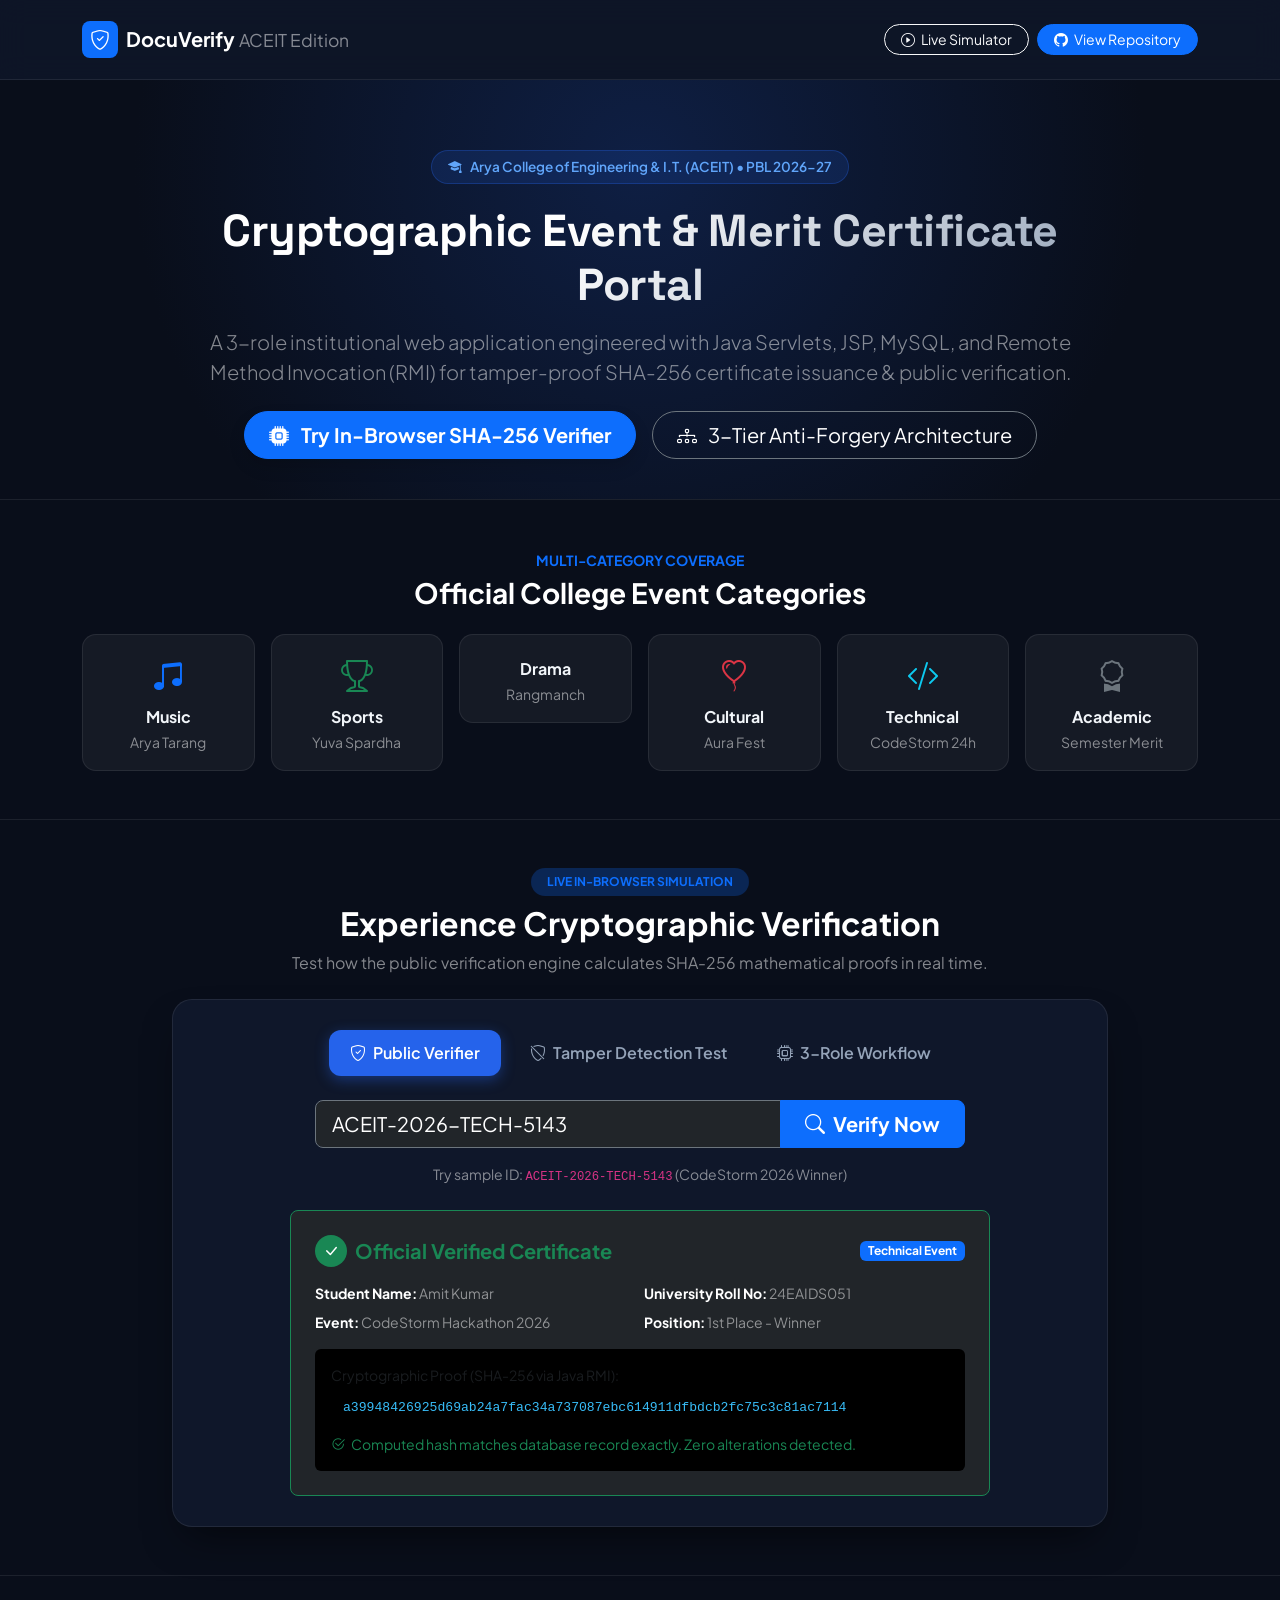
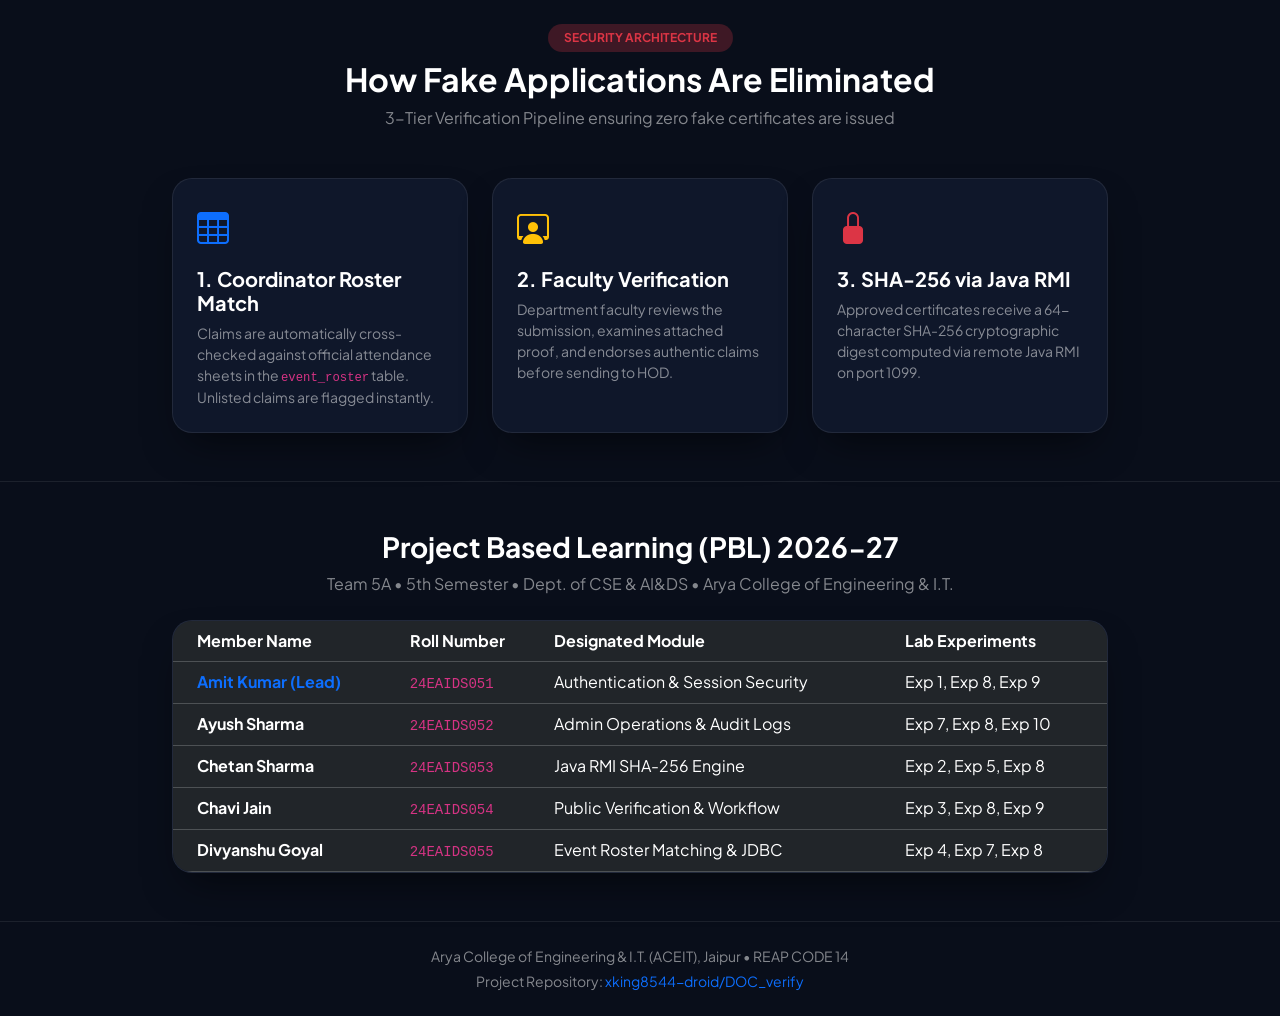
==== index.html @ 3661e54d "feat(gh-pages): add root index.html for instant GitHub Pages deployment" ====
<!DOCTYPE html>
<html lang="en">
<head>
    <meta charset="UTF-8">
    <meta name="viewport" content="width=device-width, initial-scale=1.0">
    <title>DocuVerify™ ACEIT Edition — Live Interactive Showcase</title>
    <!-- Bootstrap 5 CSS -->
    <link href="https://cdn.jsdelivr.net/npm/bootstrap@5.3.0/dist/css/bootstrap.min.css" rel="stylesheet">
    <!-- Bootstrap Icons -->
    <link href="https://cdn.jsdelivr.net/npm/bootstrap-icons@1.11.1/font/bootstrap-icons.css" rel="stylesheet">
    <!-- Google Fonts -->
    <link href="https://fonts.googleapis.com/css2?family=Plus+Jakarta+Sans:wght@400;500;600;700;800&family=Space+Grotesk:wght@600;700&display=swap" rel="stylesheet">
    <style>
        :root {
            --primary: #2563eb;
            --primary-dark: #1d4ed8;
            --dark-bg: #090e1a;
            --card-surface: #0f172a;
            --border-subtle: rgba(255, 255, 255, 0.08);
        }

        body {
            font-family: 'Plus Jakarta Sans', sans-serif;
            background-color: var(--dark-bg);
            color: #f1f5f9;
            overflow-x: hidden;
        }

        /* Glass Topbar */
        .glass-nav {
            background: rgba(15, 23, 42, 0.85);
            backdrop-filter: blur(14px);
            border-bottom: 1px solid var(--border-subtle);
            position: sticky;
            top: 0;
            z-index: 100;
        }

        /* Hero */
        .hero-banner {
            background: radial-gradient(circle at 50% 20%, rgba(37, 99, 235, 0.2) 0%, rgba(9, 14, 26, 0.95) 70%);
            padding: 70px 20px 40px 20px;
            text-align: center;
        }

        .brand-badge {
            display: inline-flex;
            align-items: center;
            gap: 8px;
            background: rgba(37, 99, 235, 0.15);
            border: 1px solid rgba(37, 99, 235, 0.3);
            color: #60a5fa;
            padding: 6px 16px;
            border-radius: 9999px;
            font-size: 0.85rem;
            font-weight: 600;
            margin-bottom: 20px;
        }

        .hero-title {
            font-family: 'Space Grotesk', sans-serif;
            font-size: 2.8rem;
            font-weight: 700;
            letter-spacing: -0.5px;
            background: linear-gradient(135deg, #ffffff 40%, #94a3b8 100%);
            -webkit-background-clip: text;
            -webkit-text-fill-color: transparent;
        }

        /* Interactive Showcase Cards */
        .demo-card {
            background: var(--card-surface);
            border: 1px solid var(--border-subtle);
            border-radius: 20px;
            padding: 30px;
            box-shadow: 0 20px 40px -15px rgba(0, 0, 0, 0.6);
            transition: all 0.25s ease;
        }

        .nav-pills-custom .nav-link {
            color: #94a3b8;
            border-radius: 12px;
            padding: 10px 20px;
            font-weight: 600;
            border: 1px solid transparent;
            transition: all 0.2s;
        }

        .nav-pills-custom .nav-link.active {
            background: var(--primary);
            color: #ffffff;
            box-shadow: 0 4px 14px rgba(37, 99, 235, 0.4);
        }

        .cat-chip {
            background: rgba(255, 255, 255, 0.05);
            border: 1px solid var(--border-subtle);
            padding: 16px;
            border-radius: 14px;
            text-align: center;
            transition: transform 0.2s;
        }
        .cat-chip:hover {
            transform: translateY(-4px);
            border-color: rgba(37, 99, 235, 0.4);
        }

        .terminal-box {
            background: #020617;
            border: 1px solid rgba(255, 255, 255, 0.1);
            border-radius: 12px;
            padding: 16px;
            font-family: 'Courier New', Courier, monospace;
            font-size: 0.88rem;
            color: #10b981;
            text-align: left;
            overflow-x: auto;
        }

        .hash-code {
            word-break: break-all;
            background: rgba(0, 0, 0, 0.4);
            padding: 8px 12px;
            border-radius: 8px;
            font-family: monospace;
            color: #38bdf8;
            font-size: 0.82rem;
        }
    </style>
</head>
<body>

    <!-- Navbar -->
    <nav class="navbar navbar-expand-lg glass-nav py-3">
        <div class="container">
            <a class="navbar-brand text-white fw-bold d-flex align-items-center gap-2" href="#">
                <span class="badge bg-primary p-2 rounded-3"><i class="bi bi-shield-check fs-5"></i></span>
                <span>DocuVerify <small class="text-white-50 fw-normal">ACEIT Edition</small></span>
            </a>
            <div class="ms-auto d-flex align-items-center gap-2">
                <a href="#simulator" class="btn btn-outline-light btn-sm rounded-pill px-3">
                    <i class="bi bi-play-circle me-1"></i> Live Simulator
                </a>
                <a href="https://github.com/xking8544-droid/DOC_verify" target="_blank" class="btn btn-primary btn-sm rounded-pill px-3">
                    <i class="bi bi-github me-1"></i> View Repository
                </a>
            </div>
        </div>
    </nav>

    <!-- Hero -->
    <section class="hero-banner">
        <div class="container" style="max-width: 900px;">
            <div class="brand-badge">
                <i class="bi bi-mortarboard-fill"></i> Arya College of Engineering & I.T. (ACEIT) • PBL 2026-27
            </div>
            <h1 class="hero-title mb-3">
                Cryptographic Event & Merit Certificate Portal
            </h1>
            <p class="lead text-white-50 mb-4">
                A 3-role institutional web application engineered with Java Servlets, JSP, MySQL, and Remote Method Invocation (RMI) for tamper-proof SHA-256 certificate issuance & public verification.
            </p>
            <div class="d-flex flex-wrap justify-content-center gap-3">
                <a href="#simulator" class="btn btn-primary btn-lg rounded-pill px-4 fw-bold shadow">
                    <i class="bi bi-cpu-fill me-2"></i> Try In-Browser SHA-256 Verifier
                </a>
                <a href="#architecture" class="btn btn-outline-secondary btn-lg rounded-pill px-4 text-white">
                    <i class="bi bi-diagram-3 me-2"></i> 3-Tier Anti-Forgery Architecture
                </a>
            </div>
        </div>
    </section>

    <!-- Event Categories -->
    <section class="py-5 border-top border-bottom" style="border-color: var(--border-subtle) !important;">
        <div class="container">
            <div class="text-center mb-4">
                <span class="text-primary text-uppercase small fw-bold tracking-wider">Multi-Category Coverage</span>
                <h3 class="fw-bold text-white mt-1">Official College Event Categories</h3>
            </div>
            <div class="row g-3">
                <div class="col-6 col-md-4 col-lg-2">
                    <div class="cat-chip">
                        <div class="fs-2 text-primary mb-2"><i class="bi bi-music-note-beamed"></i></div>
                        <h6 class="fw-bold mb-1">Music</h6>
                        <small class="text-white-50">Arya Tarang</small>
                    </div>
                </div>
                <div class="col-6 col-md-4 col-lg-2">
                    <div class="cat-chip">
                        <div class="fs-2 text-success mb-2"><i class="bi bi-trophy"></i></div>
                        <h6 class="fw-bold mb-1">Sports</h6>
                        <small class="text-white-50">Yuva Spardha</small>
                    </div>
                </div>
                <div class="col-6 col-md-4 col-lg-2">
                    <div class="cat-chip">
                        <div class="fs-2 text-warning mb-2"><i class="bi bi-masks-theater"></i></div>
                        <h6 class="fw-bold mb-1">Drama</h6>
                        <small class="text-white-50">Rangmanch</small>
                    </div>
                </div>
                <div class="col-6 col-md-4 col-lg-2">
                    <div class="cat-chip">
                        <div class="fs-2 text-danger mb-2"><i class="bi bi-balloon-heart"></i></div>
                        <h6 class="fw-bold mb-1">Cultural</h6>
                        <small class="text-white-50">Aura Fest</small>
                    </div>
                </div>
                <div class="col-6 col-md-4 col-lg-2">
                    <div class="cat-chip">
                        <div class="fs-2 text-info mb-2"><i class="bi bi-code-slash"></i></div>
                        <h6 class="fw-bold mb-1">Technical</h6>
                        <small class="text-white-50">CodeStorm 24h</small>
                    </div>
                </div>
                <div class="col-6 col-md-4 col-lg-2">
                    <div class="cat-chip">
                        <div class="fs-2 text-secondary mb-2"><i class="bi bi-award"></i></div>
                        <h6 class="fw-bold mb-1">Academic</h6>
                        <small class="text-white-50">Semester Merit</small>
                    </div>
                </div>
            </div>
        </div>
    </section>

    <!-- Interactive Live Simulator -->
    <section id="simulator" class="py-5">
        <div class="container" style="max-width: 960px;">
            <div class="text-center mb-4">
                <span class="badge bg-primary bg-opacity-25 text-primary px-3 py-2 rounded-pill mb-2 fw-bold">LIVE IN-BROWSER SIMULATION</span>
                <h2 class="fw-bold text-white">Experience Cryptographic Verification</h2>
                <p class="text-white-50">Test how the public verification engine calculates SHA-256 mathematical proofs in real time.</p>
            </div>

            <div class="demo-card">
                <!-- Nav Tabs -->
                <ul class="nav nav-pills nav-pills-custom justify-content-center mb-4 gap-2" id="demoTabs" role="tablist">
                    <li class="nav-item">
                        <button class="nav-link active" id="verify-tab" data-bs-toggle="pill" data-bs-target="#tab-verify" type="button">
                            <i class="bi bi-shield-check me-1"></i> Public Verifier
                        </button>
                    </li>
                    <li class="nav-item">
                        <button class="nav-link" id="tamper-tab" data-bs-toggle="pill" data-bs-target="#tab-tamper" type="button">
                            <i class="bi bi-shield-slash me-1"></i> Tamper Detection Test
                        </button>
                    </li>
                    <li class="nav-item">
                        <button class="nav-link" id="workflow-tab" data-bs-toggle="pill" data-bs-target="#tab-workflow" type="button">
                            <i class="bi bi-cpu me-1"></i> 3-Role Workflow
                        </button>
                    </li>
                </ul>

                <!-- Tab Content -->
                <div class="tab-content">
                    <!-- Tab 1: Live Verifier -->
                    <div class="tab-pane fade show active text-center" id="tab-verify">
                        <div class="input-group input-group-lg mb-3 mx-auto" style="max-width: 650px;">
                            <input type="text" id="demoCertInput" class="form-control bg-dark text-white border-secondary" value="ACEIT-2026-TECH-5143">
                            <button class="btn btn-primary px-4 fw-bold" onclick="simulateVerification()">
                                <i class="bi bi-search me-1"></i> Verify Now
                            </button>
                        </div>
                        <div class="text-white-50 small mb-4">Try sample ID: <code>ACEIT-2026-TECH-5143</code> (CodeStorm 2026 Winner)</div>

                        <!-- Result Box -->
                        <div id="verifyResultCard" class="card bg-dark border-success p-4 text-start mx-auto rounded-3" style="max-width: 700px;">
                            <div class="d-flex align-items-center gap-2 mb-3">
                                <span class="badge bg-success p-2 rounded-circle"><i class="bi bi-check-lg fs-6"></i></span>
                                <h5 class="text-success fw-bold mb-0">Official Verified Certificate</h5>
                                <span class="badge bg-primary ms-auto">Technical Event</span>
                            </div>
                            <div class="row g-2 text-white-50 small mb-3">
                                <div class="col-sm-6"><strong class="text-white">Student Name:</strong> Amit Kumar</div>
                                <div class="col-sm-6"><strong class="text-white">University Roll No:</strong> 24EAIDS051</div>
                                <div class="col-sm-6"><strong class="text-white">Event:</strong> CodeStorm Hackathon 2026</div>
                                <div class="col-sm-6"><strong class="text-white">Position:</strong> 1st Place - Winner</div>
                            </div>
                            <div class="p-3 rounded bg-black">
                                <div class="text-muted small mb-1">Cryptographic Proof (SHA-256 via Java RMI):</div>
                                <div class="hash-code" id="liveHashDisplay">a39948426925d69ab24a7fac34a737087ebc614911dfbdcb2fc75c3c81ac7114</div>
                                <div class="text-success small mt-2"><i class="bi bi-check2-circle me-1"></i> Computed hash matches database record exactly. Zero alterations detected.</div>
                            </div>
                        </div>
                    </div>

                    <!-- Tab 2: Tamper Detection -->
                    <div class="tab-pane fade text-center" id="tab-tamper">
                        <p class="text-white-50">Altering even 1 letter in a certificate immediately breaks the SHA-256 hash:</p>
                        <div class="row g-3 text-start mx-auto mb-4" style="max-width: 700px;">
                            <div class="col-md-6">
                                <label class="small text-white-50">Original Student Name:</label>
                                <input type="text" class="form-control bg-dark text-white border-secondary" value="Amit Kumar" readonly>
                            </div>
                            <div class="col-md-6">
                                <label class="small text-white-50">Tampered Student Name (Try modifying):</label>
                                <input type="text" id="tamperInput" class="form-control bg-dark text-warning border-warning" value="Amit Kumar (Tampered)" oninput="recalcTamper()">
                            </div>
                        </div>
                        <div class="card bg-dark border-danger p-4 text-start mx-auto rounded-3" style="max-width: 700px;">
                            <div class="d-flex align-items-center gap-2 mb-2">
                                <span class="badge bg-danger p-2 rounded-circle"><i class="bi bi-x-lg fs-6"></i></span>
                                <h5 class="text-danger fw-bold mb-0">Tampering Detected!</h5>
                            </div>
                            <p class="small text-white-50 mb-3">Computed hash no longer matches the authentic cryptographic seal:</p>
                            <div class="p-3 rounded bg-black">
                                <div class="text-muted small">Original Database Hash:</div>
                                <div class="hash-code mb-2">a39948426925d69ab24a7fac34a737087ebc614911dfbdcb2fc75c3c81ac7114</div>
                                <div class="text-muted small">Computed Hash from altered record:</div>
                                <div class="hash-code text-danger" id="tamperHashDisplay">computing...</div>
                            </div>
                        </div>
                    </div>

                    <!-- Tab 3: Workflow -->
                    <div class="tab-pane fade" id="tab-workflow">
                        <div class="row g-3">
                            <div class="col-md-4">
                                <div class="p-3 rounded bg-dark border border-secondary h-100">
                                    <div class="fs-4 text-primary mb-2"><i class="bi bi-mortarboard"></i> Student Portal</div>
                                    <p class="small text-white-50">Student logs in with University Roll No (<code>24EAIDS051</code>) and submits claim with proof.</p>
                                    <span class="badge bg-info text-dark">Roster Cross-Match</span>
                                </div>
                            </div>
                            <div class="col-md-4">
                                <div class="p-3 rounded bg-dark border border-secondary h-100">
                                    <div class="fs-4 text-warning mb-2"><i class="bi bi-person-check"></i> Faculty Review</div>
                                    <p class="small text-white-50">Department Faculty verifies against coordinator master roster and clicks "Verify & Recommend".</p>
                                    <span class="badge bg-success">Genuine Verified</span>
                                </div>
                            </div>
                            <div class="col-md-4">
                                <div class="p-3 rounded bg-dark border border-secondary h-100">
                                    <div class="fs-4 text-danger mb-2"><i class="bi bi-cpu"></i> Admin / HOD</div>
                                    <p class="small text-white-50">1-Click approval invokes Java RMI to generate immutable SHA-256 certificate record.</p>
                                    <span class="badge bg-primary">RMI Cryptographic Seal</span>
                                </div>
                            </div>
                        </div>
                    </div>
                </div>

            </div>
        </div>
    </section>

    <!-- Architecture Section -->
    <section id="architecture" class="py-5 border-top border-bottom" style="border-color: var(--border-subtle) !important;">
        <div class="container" style="max-width: 960px;">
            <div class="text-center mb-5">
                <span class="badge bg-danger bg-opacity-25 text-danger px-3 py-2 rounded-pill mb-2 fw-bold">SECURITY ARCHITECTURE</span>
                <h2 class="fw-bold text-white">How Fake Applications Are Eliminated</h2>
                <p class="text-white-50">3-Tier Verification Pipeline ensuring zero fake certificates are issued</p>
            </div>

            <div class="row g-4 text-start">
                <div class="col-md-4">
                    <div class="demo-card h-100 p-4">
                        <div class="fs-2 text-primary mb-3"><i class="bi bi-table"></i></div>
                        <h5 class="fw-bold text-white">1. Coordinator Roster Match</h5>
                        <p class="small text-white-50 mb-0">
                            Claims are automatically cross-checked against official attendance sheets in the <code>event_roster</code> table. Unlisted claims are flagged instantly.
                        </p>
                    </div>
                </div>
                <div class="col-md-4">
                    <div class="demo-card h-100 p-4">
                        <div class="fs-2 text-warning mb-3"><i class="bi bi-person-workspace"></i></div>
                        <h5 class="fw-bold text-white">2. Faculty Verification</h5>
                        <p class="small text-white-50 mb-0">
                            Department faculty reviews the submission, examines attached proof, and endorses authentic claims before sending to HOD.
                        </p>
                    </div>
                </div>
                <div class="col-md-4">
                    <div class="demo-card h-100 p-4">
                        <div class="fs-2 text-danger mb-3"><i class="bi bi-lock-fill"></i></div>
                        <h5 class="fw-bold text-white">3. SHA-256 via Java RMI</h5>
                        <p class="small text-white-50 mb-0">
                            Approved certificates receive a 64-character SHA-256 cryptographic digest computed via remote Java RMI on port 1099.
                        </p>
                    </div>
                </div>
            </div>
        </div>
    </section>

    <!-- Project Team & Lab Mapping -->
    <section class="py-5">
        <div class="container" style="max-width: 960px;">
            <div class="text-center mb-4">
                <h3 class="fw-bold text-white">Project Based Learning (PBL) 2026-27</h3>
                <p class="text-white-50">Team 5A • 5th Semester • Dept. of CSE & AI&DS • Arya College of Engineering & I.T.</p>
            </div>

            <div class="table-responsive demo-card p-0 overflow-hidden">
                <table class="table table-dark table-hover mb-0 align-middle">
                    <thead style="background: rgba(255,255,255,0.05);">
                        <tr>
                            <th class="ps-4">Member Name</th>
                            <th>Roll Number</th>
                            <th>Designated Module</th>
                            <th>Lab Experiments</th>
                        </tr>
                    </thead>
                    <tbody>
                        <tr>
                            <td class="ps-4 fw-bold text-primary">Amit Kumar (Lead)</td>
                            <td><code>24EAIDS051</code></td>
                            <td>Authentication & Session Security</td>
                            <td>Exp 1, Exp 8, Exp 9</td>
                        </tr>
                        <tr>
                            <td class="ps-4 fw-bold">Ayush Sharma</td>
                            <td><code>24EAIDS052</code></td>
                            <td>Admin Operations & Audit Logs</td>
                            <td>Exp 7, Exp 8, Exp 10</td>
                        </tr>
                        <tr>
                            <td class="ps-4 fw-bold">Chetan Sharma</td>
                            <td><code>24EAIDS053</code></td>
                            <td>Java RMI SHA-256 Engine</td>
                            <td>Exp 2, Exp 5, Exp 8</td>
                        </tr>
                        <tr>
                            <td class="ps-4 fw-bold">Chavi Jain</td>
                            <td><code>24EAIDS054</code></td>
                            <td>Public Verification & Workflow</td>
                            <td>Exp 3, Exp 8, Exp 9</td>
                        </tr>
                        <tr>
                            <td class="ps-4 fw-bold">Divyanshu Goyal</td>
                            <td><code>24EAIDS055</code></td>
                            <td>Event Roster Matching & JDBC</td>
                            <td>Exp 4, Exp 7, Exp 8</td>
                        </tr>
                    </tbody>
                </table>
            </div>
        </div>
    </section>

    <!-- Footer -->
    <footer class="py-4 text-center border-top" style="border-color: var(--border-subtle) !important;">
        <div class="container text-white-50 small">
            <p class="mb-1">Arya College of Engineering & I.T. (ACEIT), Jaipur • REAP CODE 14</p>
            <p class="mb-0">Project Repository: <a href="https://github.com/xking8544-droid/DOC_verify" class="text-primary text-decoration-none" target="_blank">xking8544-droid/DOC_verify</a></p>
        </div>
    </footer>

    <!-- Scripts -->
    <script src="https://cdn.jsdelivr.net/npm/bootstrap@5.3.0/dist/js/bootstrap.bundle.min.js"></script>
    <script>
        async function sha256(message) {
            const msgBuffer = new TextEncoder().encode(message);
            const hashBuffer = await crypto.subtle.digest('SHA-256', msgBuffer);
            const hashArray = Array.from(new Uint8Array(hashBuffer));
            return hashArray.map(b => b.toString(16).padStart(2, '0')).join('');
        }

        async function recalcTamper() {
            const tamperedName = document.getElementById('tamperInput').value;
            const payload = "24EAIDS051|" + tamperedName + "|AI & Data Science - CodeStorm Hackathon 2026|1st Place - Winner";
            const hash = await sha256(payload);
            document.getElementById('tamperHashDisplay').innerText = hash;
        }

        function simulateVerification() {
            const id = document.getElementById('demoCertInput').value.trim();
            const card = document.getElementById('verifyResultCard');
            if (id === 'ACEIT-2026-TECH-5143') {
                card.className = 'card bg-dark border-success p-4 text-start mx-auto rounded-3';
                card.innerHTML = `
                    <div class="d-flex align-items-center gap-2 mb-3">
                        <span class="badge bg-success p-2 rounded-circle"><i class="bi bi-check-lg fs-6"></i></span>
                        <h5 class="text-success fw-bold mb-0">Official Verified Certificate</h5>
                        <span class="badge bg-primary ms-auto">Technical Event</span>
                    </div>
                    <div class="row g-2 text-white-50 small mb-3">
                        <div class="col-sm-6"><strong class="text-white">Student Name:</strong> Amit Kumar</div>
                        <div class="col-sm-6"><strong class="text-white">University Roll No:</strong> 24EAIDS051</div>
                        <div class="col-sm-6"><strong class="text-white">Event:</strong> CodeStorm Hackathon 2026</div>
                        <div class="col-sm-6"><strong class="text-white">Position:</strong> 1st Place - Winner</div>
                    </div>
                    <div class="p-3 rounded bg-black">
                        <div class="text-muted small mb-1">Cryptographic Proof (SHA-256 via Java RMI):</div>
                        <div class="hash-code">a39948426925d69ab24a7fac34a737087ebc614911dfbdcb2fc75c3c81ac7114</div>
                        <div class="text-success small mt-2"><i class="bi bi-check2-circle me-1"></i> Computed hash matches database record exactly. Zero alterations detected.</div>
                    </div>
                `;
            } else {
                card.className = 'card bg-dark border-warning p-4 text-start mx-auto rounded-3';
                card.innerHTML = `
                    <div class="d-flex align-items-center gap-2 mb-2">
                        <span class="badge bg-warning text-dark p-2 rounded-circle"><i class="bi bi-exclamation-lg fs-6"></i></span>
                        <h5 class="text-warning fw-bold mb-0">Certificate Not Found</h5>
                    </div>
                    <p class="small text-white-50 mb-0">No matching record found for ID: <code>${id}</code>. Please check certificate ID.</p>
                `;
            }
        }

        window.addEventListener('DOMContentLoaded', () => {
            recalcTamper();
        });
    </script>
</body>
</html>
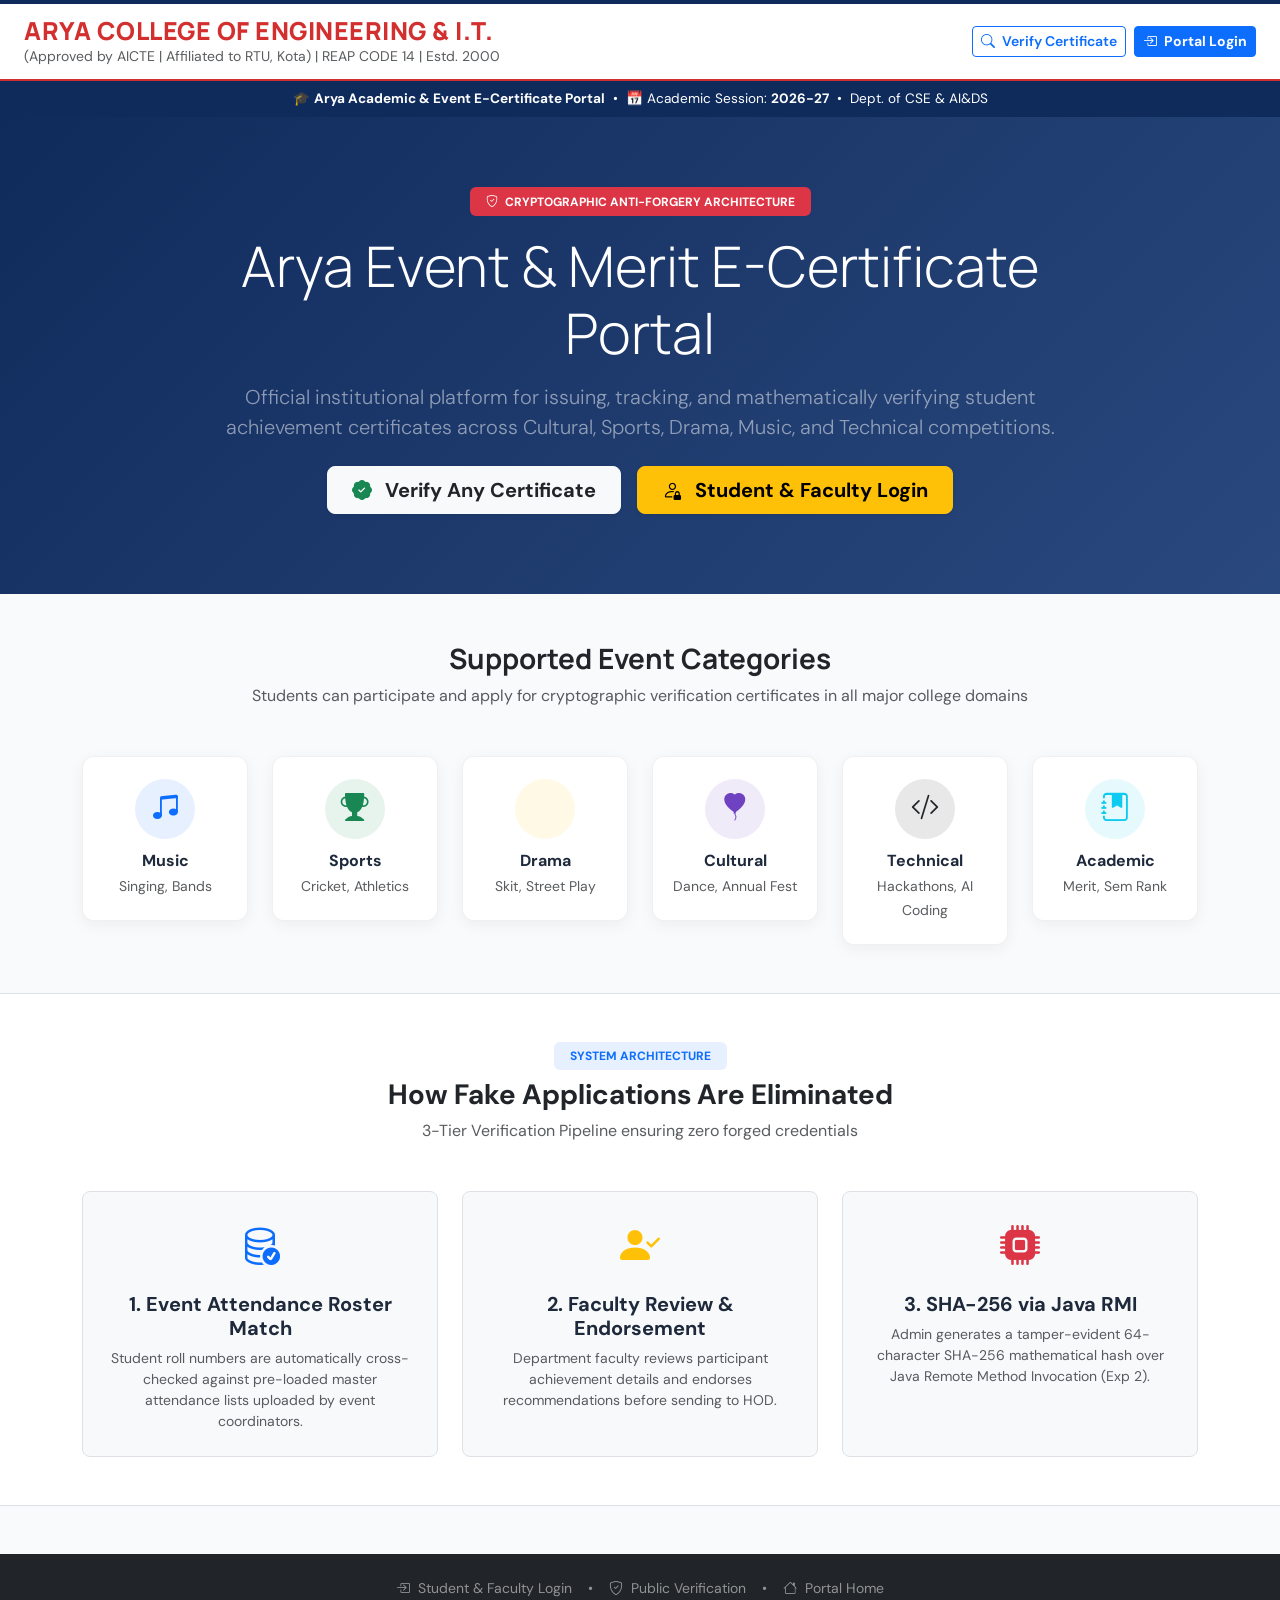
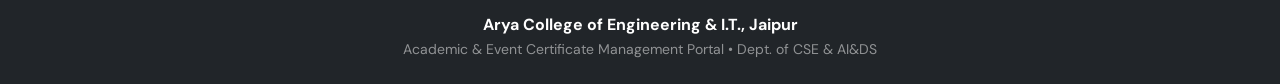
==== commit 4a165746: "feat(pages): Arya College live portal replica with in-browser verification and multi-role dashboards" ====
--- a/index.html
+++ b/index.html
@@ -3,508 +3,1100 @@
 <head>
     <meta charset="UTF-8">
     <meta name="viewport" content="width=device-width, initial-scale=1.0">
-    <title>DocuVerify™ ACEIT Edition — Live Interactive Showcase</title>
-    <!-- Bootstrap 5 CSS -->
+    <title>Arya Event & Merit E-Certificate Portal — Arya College of Engineering & I.T.</title>
+    <!-- Bootstrap 5 CDN -->
     <link href="https://cdn.jsdelivr.net/npm/bootstrap@5.3.0/dist/css/bootstrap.min.css" rel="stylesheet">
     <!-- Bootstrap Icons -->
     <link href="https://cdn.jsdelivr.net/npm/bootstrap-icons@1.11.1/font/bootstrap-icons.css" rel="stylesheet">
     <!-- Google Fonts -->
-    <link href="https://fonts.googleapis.com/css2?family=Plus+Jakarta+Sans:wght@400;500;600;700;800&family=Space+Grotesk:wght@600;700&display=swap" rel="stylesheet">
+    <link href="https://fonts.googleapis.com/css2?family=DM+Sans:wght@400;500;700&family=Manrope:wght@400;600;700;800&family=Plus+Jakarta+Sans:wght@500;600;700&display=swap" rel="stylesheet">
     <style>
-        :root {
-            --primary: #2563eb;
-            --primary-dark: #1d4ed8;
-            --dark-bg: #090e1a;
-            --card-surface: #0f172a;
-            --border-subtle: rgba(255, 255, 255, 0.08);
-        }
-
         body {
-            font-family: 'Plus Jakarta Sans', sans-serif;
-            background-color: var(--dark-bg);
-            color: #f1f5f9;
-            overflow-x: hidden;
-        }
-
-        /* Glass Topbar */
-        .glass-nav {
-            background: rgba(15, 23, 42, 0.85);
-            backdrop-filter: blur(14px);
-            border-bottom: 1px solid var(--border-subtle);
-            position: sticky;
-            top: 0;
-            z-index: 100;
-        }
-
-        /* Hero */
-        .hero-banner {
-            background: radial-gradient(circle at 50% 20%, rgba(37, 99, 235, 0.2) 0%, rgba(9, 14, 26, 0.95) 70%);
-            padding: 70px 20px 40px 20px;
+            font-family: 'DM Sans', sans-serif;
+            background-color: #f8fafc;
+            margin: 0;
+            color: #1e293b;
+        }
+
+        /* 1. Official College Header (Exact Screenshot Match) */
+        .college-topbar {
+            background: #ffffff;
+            border-top: 4px solid #0f2b5c;
+            border-bottom: 2px solid #d32f2f;
+            padding: 12px 24px;
+        }
+
+        .arya-heading {
+            color: #d32f2f;
+            font-weight: 800;
+            font-family: 'Manrope', sans-serif;
+            font-size: 1.55rem;
+            letter-spacing: 0.5px;
+        }
+
+        /* 2. Ribbon Banner */
+        .pbl-banner {
+            background: #0f2b5c;
+            color: #ffffff;
+            padding: 8px 15px;
+            font-size: 0.85rem;
             text-align: center;
         }
 
-        .brand-badge {
-            display: inline-flex;
+        /* 3. Hero Section (Exact Screenshot Match) */
+        .hero-section {
+            background: linear-gradient(135deg, #0f2b5c 0%, #1e3a6d 50%, #29487d 100%);
+            color: #ffffff;
+            padding: 70px 20px 80px 20px;
+            text-align: center;
+        }
+
+        .cat-pill {
+            background: #ffffff;
+            border-radius: 12px;
+            padding: 22px 16px;
+            text-align: center;
+            box-shadow: 0 4px 15px rgba(0,0,0,0.05);
+            border: 1px solid rgba(0,0,0,0.06);
+            transition: all 0.25s;
+            cursor: pointer;
+        }
+        .cat-pill:hover {
+            transform: translateY(-5px);
+            box-shadow: 0 10px 25px rgba(0,0,0,0.1);
+            border-color: #2563eb;
+        }
+
+        .feature-icon-box {
+            width: 60px;
+            height: 60px;
+            border-radius: 50%;
+            display: flex;
             align-items: center;
-            gap: 8px;
-            background: rgba(37, 99, 235, 0.15);
-            border: 1px solid rgba(37, 99, 235, 0.3);
-            color: #60a5fa;
-            padding: 6px 16px;
-            border-radius: 9999px;
-            font-size: 0.85rem;
+            justify-content: center;
+            margin: 0 auto 12px auto;
+        }
+
+        /* Navigation Views */
+        .app-view {
+            display: none;
+        }
+        .app-view.active-view {
+            display: block;
+        }
+
+        /* Modern Login Card (Embedded for direct access) */
+        .login-card-container {
+            max-width: 480px;
+            margin: 40px auto;
+        }
+        .portal-card {
+            background: #ffffff;
+            border-radius: 20px;
+            box-shadow: 0 20px 45px rgba(15, 43, 92, 0.12);
+            border: 1px solid rgba(15, 43, 92, 0.08);
+            padding: 34px 30px;
+            position: relative;
+        }
+        .portal-card::before {
+            content: '';
+            position: absolute;
+            top: 0; left: 0; right: 0; height: 4px;
+            background: linear-gradient(90deg, #2563eb, #e11d48, #3b82f6);
+            border-radius: 20px 20px 0 0;
+        }
+
+        .role-switch-container {
+            background: #f1f5f9;
+            padding: 4px;
+            border-radius: 12px;
+            display: flex;
+            gap: 4px;
+            margin-bottom: 22px;
+            border: 1px solid #e2e8f0;
+        }
+        .role-btn {
+            flex: 1;
+            padding: 9px 6px;
+            font-size: 0.83rem;
             font-weight: 600;
-            margin-bottom: 20px;
-        }
-
-        .hero-title {
-            font-family: 'Space Grotesk', sans-serif;
-            font-size: 2.8rem;
+            border: none;
+            background: transparent;
+            color: #64748b;
+            border-radius: 9px;
+            cursor: pointer;
+            transition: all 0.2s;
+            text-align: center;
+        }
+        .role-btn.active {
+            background: #ffffff;
+            color: #0f172a;
+            box-shadow: 0 3px 8px rgba(15, 23, 42, 0.08);
             font-weight: 700;
-            letter-spacing: -0.5px;
-            background: linear-gradient(135deg, #ffffff 40%, #94a3b8 100%);
-            -webkit-background-clip: text;
-            -webkit-text-fill-color: transparent;
-        }
-
-        /* Interactive Showcase Cards */
-        .demo-card {
-            background: var(--card-surface);
-            border: 1px solid var(--border-subtle);
-            border-radius: 20px;
-            padding: 30px;
-            box-shadow: 0 20px 40px -15px rgba(0, 0, 0, 0.6);
-            transition: all 0.25s ease;
-        }
-
-        .nav-pills-custom .nav-link {
-            color: #94a3b8;
+        }
+
+        .input-group-modern {
+            display: flex;
+            align-items: center;
+            border: 1.5px solid #cbd5e1;
             border-radius: 12px;
-            padding: 10px 20px;
-            font-weight: 600;
-            border: 1px solid transparent;
+            background: #ffffff;
+            overflow: hidden;
             transition: all 0.2s;
         }
-
-        .nav-pills-custom .nav-link.active {
-            background: var(--primary);
+        .input-group-modern:focus-within {
+            border-color: #2563eb;
+            box-shadow: 0 0 0 3px rgba(37, 99, 235, 0.12);
+        }
+        .input-group-modern .input-icon {
+            padding: 0 12px;
+            color: #64748b;
+        }
+        .input-group-modern input, .input-group-modern select {
+            border: none;
+            outline: none;
+            padding: 11px 12px 11px 0;
+            width: 100%;
+            font-size: 0.92rem;
+            color: #0f172a;
+        }
+
+        .btn-portal-submit {
+            background: linear-gradient(135deg, #1e40af 0%, #2563eb 100%);
             color: #ffffff;
-            box-shadow: 0 4px 14px rgba(37, 99, 235, 0.4);
-        }
-
-        .cat-chip {
-            background: rgba(255, 255, 255, 0.05);
-            border: 1px solid var(--border-subtle);
-            padding: 16px;
+            border: none;
+            font-weight: 700;
+            font-size: 0.95rem;
+            padding: 12px;
+            border-radius: 12px;
+            width: 100%;
+            box-shadow: 0 6px 18px rgba(37, 99, 235, 0.35);
+            transition: all 0.2s;
+        }
+        .btn-portal-submit:hover {
+            transform: translateY(-2px);
+            color: #ffffff;
+        }
+
+        .dashboard-hero {
+            background: linear-gradient(135deg, #0f2b5c 0%, #1e3a6d 100%);
+            color: #ffffff;
+            border-radius: 16px;
+            padding: 24px 28px;
+            margin-bottom: 24px;
+        }
+
+        .stat-card {
+            background: #ffffff;
             border-radius: 14px;
-            text-align: center;
-            transition: transform 0.2s;
-        }
-        .cat-chip:hover {
-            transform: translateY(-4px);
-            border-color: rgba(37, 99, 235, 0.4);
-        }
-
-        .terminal-box {
-            background: #020617;
-            border: 1px solid rgba(255, 255, 255, 0.1);
-            border-radius: 12px;
-            padding: 16px;
-            font-family: 'Courier New', Courier, monospace;
-            font-size: 0.88rem;
-            color: #10b981;
-            text-align: left;
-            overflow-x: auto;
-        }
-
-        .hash-code {
-            word-break: break-all;
-            background: rgba(0, 0, 0, 0.4);
-            padding: 8px 12px;
-            border-radius: 8px;
-            font-family: monospace;
-            color: #38bdf8;
-            font-size: 0.82rem;
+            padding: 20px;
+            box-shadow: 0 4px 15px rgba(0,0,0,0.04);
+            border: 1px solid rgba(0,0,0,0.06);
         }
     </style>
 </head>
 <body>
 
-    <!-- Navbar -->
-    <nav class="navbar navbar-expand-lg glass-nav py-3">
+    <!-- 1. Official College Header (Matches User's Screenshot) -->
+    <header class="college-topbar d-flex flex-wrap justify-content-between align-items-center">
+        <div>
+            <h3 class="arya-heading mb-0" onclick="showView('view-home')" style="cursor: pointer;">
+                ARYA COLLEGE OF ENGINEERING & I.T.
+            </h3>
+            <p class="text-muted small mb-0">(Approved by AICTE | Affiliated to RTU, Kota) | REAP CODE 14 | Estd. 2000</p>
+        </div>
+        <div class="d-flex align-items-center gap-2 mt-2 mt-md-0" id="headerAuthButtons">
+            <button class="btn btn-outline-primary btn-sm fw-semibold" onclick="showView('view-verify')">
+                <i class="bi bi-search me-1"></i> Verify Certificate
+            </button>
+            <button class="btn btn-primary btn-sm fw-bold" id="btnLoginHeader" onclick="showView('view-login')">
+                <i class="bi bi-box-arrow-in-right me-1"></i> Portal Login
+            </button>
+            <div id="loggedInHeaderUser" class="d-none align-items-center gap-2">
+                <span class="badge bg-light text-dark border p-2" id="userHeaderTag"></span>
+                <button class="btn btn-outline-danger btn-sm" onclick="logoutSession()">
+                    <i class="bi bi-box-arrow-right me-1"></i> Logout
+                </button>
+            </div>
+        </div>
+    </header>
+
+    <!-- 2. Academic Session Ribbon -->
+    <div class="pbl-banner">
+        🎓 <strong>Arya Academic & Event E-Certificate Portal</strong> &nbsp;•&nbsp; 
+        📅 Academic Session: <strong>2026-27</strong> &nbsp;•&nbsp; 
+        Dept. of CSE & AI&DS
+    </div>
+
+    <!-- VIEW 1: HOME PAGE (Matches User's Screenshot 100%) -->
+    <div id="view-home" class="app-view active-view">
+        
+        <!-- Hero Section -->
+        <section class="hero-section">
+            <div class="container" style="max-width: 860px;">
+                <span class="badge bg-danger px-3 py-2 text-uppercase mb-3 fw-bold tracking-wider">
+                    <i class="bi bi-shield-check me-1"></i> Cryptographic Anti-Forgery Architecture
+                </span>
+                <h1 class="display-4 fw-extrabold mb-3" style="font-family: 'Manrope', sans-serif;">
+                    Arya Event & Merit E-Certificate Portal
+                </h1>
+                <p class="lead mb-4 text-white-50">
+                    Official institutional platform for issuing, tracking, and mathematically verifying student achievement certificates across Cultural, Sports, Drama, Music, and Technical competitions.
+                </p>
+                <div class="d-flex flex-wrap justify-content-center gap-3">
+                    <button onclick="showView('view-verify')" class="btn btn-light btn-lg px-4 fw-bold text-dark shadow-sm">
+                        <i class="bi bi-patch-check-fill text-success me-2"></i> Verify Any Certificate
+                    </button>
+                    <button onclick="showView('view-login')" class="btn btn-warning btn-lg px-4 fw-bold shadow-sm">
+                        <i class="bi bi-person-lock me-2"></i> Student & Faculty Login
+                    </button>
+                </div>
+            </div>
+        </section>
+
+        <!-- Supported Event Categories (Matches User's Screenshot) -->
+        <div class="container py-5">
+            <div class="text-center mb-5">
+                <h3 class="fw-bold text-dark" style="font-family: 'Manrope', sans-serif;">Supported Event Categories</h3>
+                <p class="text-muted">Students can participate and apply for cryptographic verification certificates in all major college domains</p>
+            </div>
+
+            <div class="row g-4">
+                <div class="col-6 col-md-4 col-lg-2" onclick="quickApplyCategory('Music')">
+                    <div class="cat-pill">
+                        <div class="feature-icon-box bg-primary bg-opacity-10 text-primary">
+                            <i class="bi bi-music-note-beamed fs-3"></i>
+                        </div>
+                        <h6 class="fw-bold mb-1">Music</h6>
+                        <small class="text-muted">Singing, Bands</small>
+                    </div>
+                </div>
+
+                <div class="col-6 col-md-4 col-lg-2" onclick="quickApplyCategory('Sports')">
+                    <div class="cat-pill">
+                        <div class="feature-icon-box bg-success bg-opacity-10 text-success">
+                            <i class="bi bi-trophy-fill fs-3"></i>
+                        </div>
+                        <h6 class="fw-bold mb-1">Sports</h6>
+                        <small class="text-muted">Cricket, Athletics</small>
+                    </div>
+                </div>
+
+                <div class="col-6 col-md-4 col-lg-2" onclick="quickApplyCategory('Drama')">
+                    <div class="cat-pill">
+                        <div class="feature-icon-box bg-warning bg-opacity-10 text-warning">
+                            <i class="bi bi-masks-theater fs-3"></i>
+                        </div>
+                        <h6 class="fw-bold mb-1">Drama</h6>
+                        <small class="text-muted">Skit, Street Play</small>
+                    </div>
+                </div>
+
+                <div class="col-6 col-md-4 col-lg-2" onclick="quickApplyCategory('Cultural')">
+                    <div class="cat-pill">
+                        <div class="feature-icon-box" style="background: rgba(111, 66, 193, 0.1); color: #6f42c1;">
+                            <i class="bi bi-balloon-heart-fill fs-3"></i>
+                        </div>
+                        <h6 class="fw-bold mb-1">Cultural</h6>
+                        <small class="text-muted">Dance, Annual Fest</small>
+                    </div>
+                </div>
+
+                <div class="col-6 col-md-4 col-lg-2" onclick="quickApplyCategory('Technical')">
+                    <div class="cat-pill">
+                        <div class="feature-icon-box bg-dark bg-opacity-10 text-dark">
+                            <i class="bi bi-code-slash fs-3"></i>
+                        </div>
+                        <h6 class="fw-bold mb-1">Technical</h6>
+                        <small class="text-muted">Hackathons, AI Coding</small>
+                    </div>
+                </div>
+
+                <div class="col-6 col-md-4 col-lg-2" onclick="quickApplyCategory('Academic')">
+                    <div class="cat-pill">
+                        <div class="feature-icon-box bg-info bg-opacity-10 text-info">
+                            <i class="bi bi-journal-bookmark-fill fs-3"></i>
+                        </div>
+                        <h6 class="fw-bold mb-1">Academic</h6>
+                        <small class="text-muted">Merit, Sem Rank</small>
+                    </div>
+                </div>
+            </div>
+        </div>
+
+        <!-- 3-Tier Anti-Forgery Architecture Showcase -->
+        <div class="bg-white py-5 border-top border-bottom">
+            <div class="container">
+                <div class="text-center mb-5">
+                    <span class="badge bg-primary bg-opacity-10 text-primary px-3 py-2 fw-bold mb-2">SYSTEM ARCHITECTURE</span>
+                    <h3 class="fw-bold text-dark">How Fake Applications Are Eliminated</h3>
+                    <p class="text-muted">3-Tier Verification Pipeline ensuring zero forged credentials</p>
+                </div>
+
+                <div class="row g-4 text-center">
+                    <div class="col-md-4">
+                        <div class="p-4 border rounded-3 h-100 bg-light">
+                            <div class="fs-1 text-primary mb-3"><i class="bi bi-database-check"></i></div>
+                            <h5 class="fw-bold">1. Event Attendance Roster Match</h5>
+                            <p class="small text-muted mb-0">
+                                Student roll numbers are automatically cross-checked against pre-loaded master attendance lists uploaded by event coordinators.
+                            </p>
+                        </div>
+                    </div>
+
+                    <div class="col-md-4">
+                        <div class="p-4 border rounded-3 h-100 bg-light">
+                            <div class="fs-1 text-warning mb-3"><i class="bi bi-person-check-fill"></i></div>
+                            <h5 class="fw-bold">2. Faculty Review & Endorsement</h5>
+                            <p class="small text-muted mb-0">
+                                Department faculty reviews participant achievement details and endorses recommendations before sending to HOD.
+                            </p>
+                        </div>
+                    </div>
+
+                    <div class="col-md-4">
+                        <div class="p-4 border rounded-3 h-100 bg-light">
+                            <div class="fs-1 text-danger mb-3"><i class="bi bi-cpu-fill"></i></div>
+                            <h5 class="fw-bold">3. SHA-256 via Java RMI</h5>
+                            <p class="small text-muted mb-0">
+                                Admin generates a tamper-evident 64-character SHA-256 mathematical hash over Java Remote Method Invocation (Exp 2).
+                            </p>
+                        </div>
+                    </div>
+                </div>
+            </div>
+        </div>
+    </div>
+
+    <!-- VIEW 2: PUBLIC VERIFICATION (Fully Functional) -->
+    <div id="view-verify" class="app-view py-5">
+        <div class="container" style="max-width: 800px;">
+            <div class="text-center mb-4">
+                <button class="btn btn-outline-secondary btn-sm mb-3" onclick="showView('view-home')">
+                    <i class="bi bi-arrow-left me-1"></i> Back to Home
+                </button>
+                <div class="d-inline-flex p-3 rounded-circle bg-primary bg-opacity-10 text-primary mb-2">
+                    <i class="bi bi-shield-check fs-2"></i>
+                </div>
+                <h2 class="fw-bold text-dark">Verify a Certificate</h2>
+                <p class="text-muted">Enter the unique Certificate ID to verify its cryptographic authenticity.</p>
+                
+                <div class="input-group input-group-lg shadow-sm rounded mb-2">
+                    <span class="input-group-text bg-white border-end-0 text-primary"><i class="bi bi-search"></i></span>
+                    <input type="text" id="certSearchInput" class="form-control border-start-0" placeholder="e.g. ACEIT-2026-TECH-5143" value="ACEIT-2026-TECH-5143">
+                    <button class="btn btn-primary px-4 fw-bold" onclick="executeVerification()">Verify Now</button>
+                </div>
+                <div class="text-muted small">
+                    Quick test: <a href="javascript:void(0)" onclick="quickFillVerify('ACEIT-2026-TECH-5143')" class="fw-bold">ACEIT-2026-TECH-5143 (Winner)</a> | 
+                    <a href="javascript:void(0)" onclick="quickFillVerify('ACEIT-2026-CULT-8821')" class="fw-bold">ACEIT-2026-CULT-8821 (Cultural)</a>
+                </div>
+            </div>
+
+            <!-- Verification Result Container -->
+            <div id="verifyResultDisplay" class="mt-4"></div>
+        </div>
+    </div>
+
+    <!-- VIEW 3: EXECUTIVE LOGIN (Fully Functional with 3 Tabs) -->
+    <div id="view-login" class="app-view py-5">
+        <div class="container login-card-container">
+            <div class="text-center mb-3">
+                <button class="btn btn-outline-secondary btn-sm mb-2" onclick="showView('view-home')">
+                    <i class="bi bi-arrow-left me-1"></i> Back to Home
+                </button>
+            </div>
+            <div class="portal-card">
+                <div class="text-center mb-4">
+                    <div class="d-inline-flex align-items-center justify-content-center p-3 rounded-circle bg-primary bg-opacity-10 text-primary mb-2" style="width: 54px; height: 54px;">
+                        <i class="bi bi-shield-lock-fill fs-3"></i>
+                    </div>
+                    <h4 class="fw-bold text-dark mb-1">Portal Sign In</h4>
+                    <p class="text-muted small mb-0">Select your authorization role to access your dashboard</p>
+                </div>
+
+                <!-- Role Switcher -->
+                <div class="role-switch-container">
+                    <button type="button" class="role-btn active" id="tabAdmin" onclick="setRole('admin')">
+                        <i class="bi bi-person-fill-gear me-1"></i> Admin / HOD
+                    </button>
+                    <button type="button" class="role-btn" id="tabFaculty" onclick="setRole('mentor')">
+                        <i class="bi bi-person-badge me-1"></i> Faculty
+                    </button>
+                    <button type="button" class="role-btn" id="tabStudent" onclick="setRole('student')">
+                        <i class="bi bi-mortarboard-fill me-1"></i> Student
+                    </button>
+                </div>
+
+                <form onsubmit="handleLoginSubmit(event)">
+                    <div class="mb-3">
+                        <label class="form-label small fw-bold text-dark mb-1" id="loginUserLabel">User ID</label>
+                        <div class="input-group-modern">
+                            <span class="input-icon" id="loginUserIcon"><i class="bi bi-person"></i></span>
+                            <input type="text" id="loginUsername" required value="admin">
+                        </div>
+                    </div>
+
+                    <div class="mb-3">
+                        <label class="form-label small fw-bold text-dark mb-1">Password</label>
+                        <div class="input-group-modern">
+                            <span class="input-icon"><i class="bi bi-key"></i></span>
+                            <input type="password" id="loginPassword" required value="admin123">
+                        </div>
+                    </div>
+
+                    <div class="p-2 mb-3 rounded bg-light border text-center small text-muted">
+                        <span class="fw-bold">Default Demo:</span> <span id="hintCreds" class="badge bg-secondary font-monospace">admin / admin123</span>
+                    </div>
+
+                    <button type="submit" class="btn btn-portal-submit">
+                        Sign In to Dashboard <i class="bi bi-arrow-right ms-1"></i>
+                    </button>
+                </form>
+            </div>
+        </div>
+    </div>
+
+    <!-- VIEW 4: STUDENT DASHBOARD -->
+    <div id="view-student" class="app-view py-4">
         <div class="container">
-            <a class="navbar-brand text-white fw-bold d-flex align-items-center gap-2" href="#">
-                <span class="badge bg-primary p-2 rounded-3"><i class="bi bi-shield-check fs-5"></i></span>
-                <span>DocuVerify <small class="text-white-50 fw-normal">ACEIT Edition</small></span>
-            </a>
-            <div class="ms-auto d-flex align-items-center gap-2">
-                <a href="#simulator" class="btn btn-outline-light btn-sm rounded-pill px-3">
-                    <i class="bi bi-play-circle me-1"></i> Live Simulator
+            <div class="dashboard-hero d-flex flex-wrap justify-content-between align-items-center gap-3">
+                <div>
+                    <h3 class="fw-bold mb-1">Student Portal Workspace 🎓</h3>
+                    <p class="mb-0 text-white-50">Welcome back, <strong class="text-warning">Amit Kumar</strong> (Roll No: <code>24EAIDS051</code>) • AI & Data Science (5th Sem)</p>
+                </div>
+                <div>
+                    <button class="btn btn-warning fw-bold px-3" onclick="openApplyModal()">
+                        <i class="bi bi-plus-circle me-1"></i> Apply for Certificate
+                    </button>
+                </div>
+            </div>
+
+            <!-- Stats -->
+            <div class="row g-3 mb-4">
+                <div class="col-md-4">
+                    <div class="stat-card">
+                        <span class="text-muted small">Certificates Issued</span>
+                        <h2 class="fw-bold text-success mb-0" id="studentCertCount">1</h2>
+                        <small class="text-success"><i class="bi bi-patch-check-fill me-1"></i> Cryptographically verified</small>
+                    </div>
+                </div>
+                <div class="col-md-4">
+                    <div class="stat-card">
+                        <span class="text-muted small">Pending Applications</span>
+                        <h2 class="fw-bold text-warning mb-0" id="studentPendingCount">0</h2>
+                        <small class="text-muted">Awaiting faculty review</small>
+                    </div>
+                </div>
+                <div class="col-md-4">
+                    <div class="stat-card">
+                        <span class="text-muted small">Available College Events</span>
+                        <h2 class="fw-bold text-primary mb-0">5</h2>
+                        <small class="text-muted">Cultural, Sports, Technical, etc.</small>
+                    </div>
+                </div>
+            </div>
+
+            <!-- My Certificates -->
+            <div class="card shadow-sm border-0 mb-4">
+                <div class="card-header bg-white py-3 fw-bold">
+                    <i class="bi bi-patch-check-fill text-success me-2"></i> My Issued Merit Certificates
+                </div>
+                <div class="table-responsive">
+                    <table class="table table-hover align-middle mb-0">
+                        <thead class="table-light">
+                            <tr>
+                                <th class="ps-4">Certificate ID</th>
+                                <th>Category</th>
+                                <th>Event / Competition</th>
+                                <th>Position / Award</th>
+                                <th>Status</th>
+                                <th class="text-end pe-4">Action</th>
+                            </tr>
+                        </thead>
+                        <tbody id="studentCertTableBody">
+                            <tr>
+                                <td class="ps-4 fw-bold text-primary font-monospace">ACEIT-2026-TECH-5143</td>
+                                <td><span class="badge bg-success">Technical</span></td>
+                                <td>CodeStorm Hackathon 2026 - 24hr AI Innovation Challenge</td>
+                                <td><span class="badge bg-success bg-opacity-10 text-success border border-success">1st Place - Winner</span></td>
+                                <td><span class="badge bg-success">Issued & Verified</span></td>
+                                <td class="text-end pe-4">
+                                    <button class="btn btn-sm btn-outline-primary" onclick="verifySpecificId('ACEIT-2026-TECH-5143')">
+                                        <i class="bi bi-shield-check me-1"></i> View Cryptographic Proof
+                                    </button>
+                                </td>
+                            </tr>
+                        </tbody>
+                    </table>
+                </div>
+            </div>
+
+            <!-- Application History -->
+            <div class="card shadow-sm border-0">
+                <div class="card-header bg-white py-3 fw-bold">
+                    <i class="bi bi-clock-history text-primary me-2"></i> Recent Certificate Applications
+                </div>
+                <div class="table-responsive">
+                    <table class="table table-hover align-middle mb-0">
+                        <thead class="table-light">
+                            <tr>
+                                <th class="ps-4">App No</th>
+                                <th>Event Name</th>
+                                <th>Category</th>
+                                <th>Anti-Forgery Match</th>
+                                <th>Status</th>
+                            </tr>
+                        </thead>
+                        <tbody id="studentAppTableBody">
+                            <tr>
+                                <td class="ps-4 font-monospace">APP-2026-830</td>
+                                <td>CodeStorm Hackathon 2026</td>
+                                <td><span class="badge bg-success">Technical</span></td>
+                                <td><span class="badge bg-success"><i class="bi bi-check-circle me-1"></i> Roster Matched (Genuine)</span></td>
+                                <td><span class="badge bg-success">Approved & Issued</span></td>
+                            </tr>
+                        </tbody>
+                    </table>
+                </div>
+            </div>
+        </div>
+    </div>
+
+    <!-- VIEW 5: FACULTY PANEL -->
+    <div id="view-faculty" class="app-view py-4">
+        <div class="container">
+            <div class="dashboard-hero d-flex flex-wrap justify-content-between align-items-center gap-3">
+                <div>
+                    <h3 class="fw-bold mb-1">Faculty Review & Endorsement Workspace 👨‍🏫</h3>
+                    <p class="mb-0 text-white-50">Department Faculty Reviewer • Dept. of CSE & AI&DS</p>
+                </div>
+                <div>
+                    <span class="badge bg-warning text-dark px-3 py-2 fs-6">
+                        <i class="bi bi-hourglass-split me-1"></i> Pending Verification: <span id="facultyPendingBadge">1</span>
+                    </span>
+                </div>
+            </div>
+
+            <div class="card shadow-sm border-0">
+                <div class="card-header bg-white py-3 d-flex justify-content-between align-items-center">
+                    <h5 class="fw-bold mb-0">
+                        <i class="bi bi-shield-lock-fill text-primary me-2"></i> Pending Student Applications (Anti-Forgery Review)
+                    </h5>
+                    <span class="badge bg-light text-secondary border">Two-Tier Faculty Verification</span>
+                </div>
+                <div class="table-responsive">
+                    <table class="table table-hover align-middle mb-0">
+                        <thead class="table-light">
+                            <tr>
+                                <th class="ps-4">App ID</th>
+                                <th>Student Details</th>
+                                <th>Event & Category</th>
+                                <th>Roster Check</th>
+                                <th class="text-end pe-4">Faculty Action</th>
+                            </tr>
+                        </thead>
+                        <tbody id="facultyReviewTableBody">
+                            <tr id="facultyRow1">
+                                <td class="ps-4 font-monospace">APP-2026-492</td>
+                                <td>
+                                    <strong>Ayush Sharma</strong><br>
+                                    <small class="text-muted font-monospace">24EAIDS052 • AI&DS</small>
+                                </td>
+                                <td>
+                                    <strong>Arya Tarang Fest 2026 - Classical Singing</strong><br>
+                                    <span class="badge bg-primary">Music</span> • <small class="text-muted">1st Place</small>
+                                </td>
+                                <td>
+                                    <span class="badge bg-success"><i class="bi bi-check-circle me-1"></i> Roster Matched (Genuine)</span>
+                                </td>
+                                <td class="text-end pe-4">
+                                    <button class="btn btn-sm btn-success fw-bold me-1" onclick="facultyVerifyApp('APP-2026-492', 'Ayush Sharma', 'Music', 'Arya Tarang Fest 2026', '1st Place', '24EAIDS052')">
+                                        <i class="bi bi-check-lg me-1"></i> Verify & Recommend
+                                    </button>
+                                    <button class="btn btn-sm btn-outline-danger" onclick="facultyRejectApp('facultyRow1')">
+                                        Reject
+                                    </button>
+                                </td>
+                            </tr>
+                        </tbody>
+                    </table>
+                </div>
+            </div>
+        </div>
+    </div>
+
+    <!-- VIEW 6: ADMIN / HOD PANEL -->
+    <div id="view-admin" class="app-view py-4">
+        <div class="container">
+            <div class="dashboard-hero d-flex flex-wrap justify-content-between align-items-center gap-3">
+                <div>
+                    <h3 class="fw-bold mb-1">Admin & HOD Issuance Workspace 🛡️</h3>
+                    <p class="mb-0 text-white-50">Head of Department • Final Authority for Cryptographic SHA-256 Signing</p>
+                </div>
+                <div>
+                    <span class="badge bg-success px-3 py-2 fs-6">
+                        <i class="bi bi-cpu-fill me-1"></i> Java RMI SHA-256 Engine Active
+                    </span>
+                </div>
+            </div>
+
+            <div class="card shadow-sm border-0 mb-4">
+                <div class="card-header bg-white py-3 fw-bold">
+                    <i class="bi bi-patch-plus-fill text-primary me-2"></i> Recommended Applications Awaiting SHA-256 Issuance
+                </div>
+                <div class="table-responsive">
+                    <table class="table table-hover align-middle mb-0">
+                        <thead class="table-light">
+                            <tr>
+                                <th class="ps-4">App ID</th>
+                                <th>Student Details</th>
+                                <th>Event Name</th>
+                                <th>Faculty Status</th>
+                                <th class="text-end pe-4">HOD Approval</th>
+                            </tr>
+                        </thead>
+                        <tbody id="adminApprovalTableBody">
+                            <tr id="adminRowSample">
+                                <td class="ps-4 font-monospace">APP-2026-108</td>
+                                <td>
+                                    <strong>Chetan Sharma</strong><br>
+                                    <small class="text-muted font-monospace">24EAIDS053 • AI&DS</small>
+                                </td>
+                                <td>
+                                    <strong>Rangmanch 2026 - Street Play</strong><br>
+                                    <span class="badge bg-warning text-dark">Drama</span>
+                                </td>
+                                <td>
+                                    <span class="badge bg-info text-dark"><i class="bi bi-person-check me-1"></i> Verified by Faculty</span>
+                                </td>
+                                <td class="text-end pe-4">
+                                    <button class="btn btn-sm btn-primary fw-bold" onclick="adminApproveCert('APP-2026-108', 'Chetan Sharma', 'Drama', 'Rangmanch 2026 - Street Play', '1st Runner Up', '24EAIDS053', 'adminRowSample')">
+                                        <i class="bi bi-cpu me-1"></i> Approve & Generate SHA-256
+                                    </button>
+                                </td>
+                            </tr>
+                        </tbody>
+                    </table>
+                </div>
+            </div>
+        </div>
+    </div>
+
+    <!-- Apply Modal -->
+    <div class="modal fade" id="applyModal" tabindex="-1">
+        <div class="modal-dialog">
+            <div class="modal-content">
+                <div class="modal-header border-bottom-0">
+                    <h5 class="modal-title fw-bold">Apply for College Event Certificate</h5>
+                    <button type="button" class="btn-close" data-bs-dismiss="modal"></button>
+                </div>
+                <div class="modal-body pt-0">
+                    <form onsubmit="handleApplySubmit(event)">
+                        <div class="mb-3">
+                            <label class="form-label small fw-bold">Select Event</label>
+                            <select id="applyEventSelect" class="form-select" required onchange="handleEventCategoryChange()">
+                                <option value="CodeStorm Hackathon 2026 - 24hr AI Innovation Challenge" data-cat="Technical">CodeStorm Hackathon 2026 (Technical)</option>
+                                <option value="Arya Tarang Fest 2026 - Classical & Solo Singing" data-cat="Music">Arya Tarang Fest 2026 (Music)</option>
+                                <option value="Arya Yuva Spardha 2026 - Inter-College Cricket" data-cat="Sports">Arya Yuva Spardha 2026 (Sports)</option>
+                                <option value="Rangmanch 2026 - Street Play & Drama Contest" data-cat="Drama">Rangmanch 2026 (Drama)</option>
+                                <option value="Aura Cultural Fest 2026 - Group Dance Showcase" data-cat="Cultural">Aura Cultural Fest 2026 (Cultural)</option>
+                            </select>
+                        </div>
+                        <div class="mb-3">
+                            <label class="form-label small fw-bold">Category</label>
+                            <input type="text" id="applyCategoryInput" class="form-control bg-light" value="Technical" readonly>
+                        </div>
+                        <div class="mb-3">
+                            <label class="form-label small fw-bold">Position / Achievement</label>
+                            <select id="applyPositionSelect" class="form-select" required>
+                                <option value="1st Place - Winner">1st Place - Winner</option>
+                                <option value="1st Runner Up - 2nd Place">1st Runner Up - 2nd Place</option>
+                                <option value="2nd Runner Up - 3rd Place">2nd Runner Up - 3rd Place</option>
+                                <option value="Certificate of Participation">Certificate of Participation</option>
+                            </select>
+                        </div>
+                        <div class="mb-3">
+                            <label class="form-label small fw-bold">Event Registration / Team ID</label>
+                            <input type="text" id="applyRegIdInput" class="form-control" placeholder="e.g. CS26-TEAM-08" value="TEAM-ACEIT-2026">
+                        </div>
+                        <div class="mb-3">
+                            <label class="form-label small fw-bold">Proof Link / Certificate Photo</label>
+                            <input type="url" class="form-control" placeholder="https://drive.google.com/..." value="https://aryacollege.in/proof/sample">
+                        </div>
+                        <button type="submit" class="btn btn-primary w-100 fw-bold py-2">
+                            Submit Application for Verification <i class="bi bi-send ms-1"></i>
+                        </button>
+                    </form>
+                </div>
+            </div>
+        </div>
+    </div>
+
+    <!-- Footer -->
+    <footer class="bg-dark text-white py-4 text-center mt-5">
+        <div class="container">
+            <div class="d-flex flex-wrap justify-content-center gap-3 mb-3 small">
+                <a href="javascript:void(0)" onclick="showView('view-login')" class="text-white-50 text-decoration-none">
+                    <i class="bi bi-box-arrow-in-right me-1"></i> Student & Faculty Login
                 </a>
-                <a href="https://github.com/xking8544-droid/DOC_verify" target="_blank" class="btn btn-primary btn-sm rounded-pill px-3">
-                    <i class="bi bi-github me-1"></i> View Repository
+                <span class="text-white-50">•</span>
+                <a href="javascript:void(0)" onclick="showView('view-verify')" class="text-white-50 text-decoration-none">
+                    <i class="bi bi-shield-check me-1"></i> Public Verification
                 </a>
-            </div>
+                <span class="text-white-50">•</span>
+                <a href="javascript:void(0)" onclick="showView('view-home')" class="text-white-50 text-decoration-none">
+                    <i class="bi bi-house me-1"></i> Portal Home
+                </a>
+            </div>
+            <h6 class="fw-bold mb-1">Arya College of Engineering & I.T., Jaipur</h6>
+            <p class="small text-white-50 mb-0">Academic & Event Certificate Management Portal • Dept. of CSE & AI&DS</p>
         </div>
-    </nav>
-
-    <!-- Hero -->
-    <section class="hero-banner">
-        <div class="container" style="max-width: 900px;">
-            <div class="brand-badge">
-                <i class="bi bi-mortarboard-fill"></i> Arya College of Engineering & I.T. (ACEIT) • PBL 2026-27
-            </div>
-            <h1 class="hero-title mb-3">
-                Cryptographic Event & Merit Certificate Portal
-            </h1>
-            <p class="lead text-white-50 mb-4">
-                A 3-role institutional web application engineered with Java Servlets, JSP, MySQL, and Remote Method Invocation (RMI) for tamper-proof SHA-256 certificate issuance & public verification.
-            </p>
-            <div class="d-flex flex-wrap justify-content-center gap-3">
-                <a href="#simulator" class="btn btn-primary btn-lg rounded-pill px-4 fw-bold shadow">
-                    <i class="bi bi-cpu-fill me-2"></i> Try In-Browser SHA-256 Verifier
-                </a>
-                <a href="#architecture" class="btn btn-outline-secondary btn-lg rounded-pill px-4 text-white">
-                    <i class="bi bi-diagram-3 me-2"></i> 3-Tier Anti-Forgery Architecture
-                </a>
-            </div>
-        </div>
-    </section>
-
-    <!-- Event Categories -->
-    <section class="py-5 border-top border-bottom" style="border-color: var(--border-subtle) !important;">
-        <div class="container">
-            <div class="text-center mb-4">
-                <span class="text-primary text-uppercase small fw-bold tracking-wider">Multi-Category Coverage</span>
-                <h3 class="fw-bold text-white mt-1">Official College Event Categories</h3>
-            </div>
-            <div class="row g-3">
-                <div class="col-6 col-md-4 col-lg-2">
-                    <div class="cat-chip">
-                        <div class="fs-2 text-primary mb-2"><i class="bi bi-music-note-beamed"></i></div>
-                        <h6 class="fw-bold mb-1">Music</h6>
-                        <small class="text-white-50">Arya Tarang</small>
-                    </div>
-                </div>
-                <div class="col-6 col-md-4 col-lg-2">
-                    <div class="cat-chip">
-                        <div class="fs-2 text-success mb-2"><i class="bi bi-trophy"></i></div>
-                        <h6 class="fw-bold mb-1">Sports</h6>
-                        <small class="text-white-50">Yuva Spardha</small>
-                    </div>
-                </div>
-                <div class="col-6 col-md-4 col-lg-2">
-                    <div class="cat-chip">
-                        <div class="fs-2 text-warning mb-2"><i class="bi bi-masks-theater"></i></div>
-                        <h6 class="fw-bold mb-1">Drama</h6>
-                        <small class="text-white-50">Rangmanch</small>
-                    </div>
-                </div>
-                <div class="col-6 col-md-4 col-lg-2">
-                    <div class="cat-chip">
-                        <div class="fs-2 text-danger mb-2"><i class="bi bi-balloon-heart"></i></div>
-                        <h6 class="fw-bold mb-1">Cultural</h6>
-                        <small class="text-white-50">Aura Fest</small>
-                    </div>
-                </div>
-                <div class="col-6 col-md-4 col-lg-2">
-                    <div class="cat-chip">
-                        <div class="fs-2 text-info mb-2"><i class="bi bi-code-slash"></i></div>
-                        <h6 class="fw-bold mb-1">Technical</h6>
-                        <small class="text-white-50">CodeStorm 24h</small>
-                    </div>
-                </div>
-                <div class="col-6 col-md-4 col-lg-2">
-                    <div class="cat-chip">
-                        <div class="fs-2 text-secondary mb-2"><i class="bi bi-award"></i></div>
-                        <h6 class="fw-bold mb-1">Academic</h6>
-                        <small class="text-white-50">Semester Merit</small>
-                    </div>
-                </div>
-            </div>
-        </div>
-    </section>
-
-    <!-- Interactive Live Simulator -->
-    <section id="simulator" class="py-5">
-        <div class="container" style="max-width: 960px;">
-            <div class="text-center mb-4">
-                <span class="badge bg-primary bg-opacity-25 text-primary px-3 py-2 rounded-pill mb-2 fw-bold">LIVE IN-BROWSER SIMULATION</span>
-                <h2 class="fw-bold text-white">Experience Cryptographic Verification</h2>
-                <p class="text-white-50">Test how the public verification engine calculates SHA-256 mathematical proofs in real time.</p>
-            </div>
-
-            <div class="demo-card">
-                <!-- Nav Tabs -->
-                <ul class="nav nav-pills nav-pills-custom justify-content-center mb-4 gap-2" id="demoTabs" role="tablist">
-                    <li class="nav-item">
-                        <button class="nav-link active" id="verify-tab" data-bs-toggle="pill" data-bs-target="#tab-verify" type="button">
-                            <i class="bi bi-shield-check me-1"></i> Public Verifier
-                        </button>
-                    </li>
-                    <li class="nav-item">
-                        <button class="nav-link" id="tamper-tab" data-bs-toggle="pill" data-bs-target="#tab-tamper" type="button">
-                            <i class="bi bi-shield-slash me-1"></i> Tamper Detection Test
-                        </button>
-                    </li>
-                    <li class="nav-item">
-                        <button class="nav-link" id="workflow-tab" data-bs-toggle="pill" data-bs-target="#tab-workflow" type="button">
-                            <i class="bi bi-cpu me-1"></i> 3-Role Workflow
-                        </button>
-                    </li>
-                </ul>
-
-                <!-- Tab Content -->
-                <div class="tab-content">
-                    <!-- Tab 1: Live Verifier -->
-                    <div class="tab-pane fade show active text-center" id="tab-verify">
-                        <div class="input-group input-group-lg mb-3 mx-auto" style="max-width: 650px;">
-                            <input type="text" id="demoCertInput" class="form-control bg-dark text-white border-secondary" value="ACEIT-2026-TECH-5143">
-                            <button class="btn btn-primary px-4 fw-bold" onclick="simulateVerification()">
-                                <i class="bi bi-search me-1"></i> Verify Now
-                            </button>
-                        </div>
-                        <div class="text-white-50 small mb-4">Try sample ID: <code>ACEIT-2026-TECH-5143</code> (CodeStorm 2026 Winner)</div>
-
-                        <!-- Result Box -->
-                        <div id="verifyResultCard" class="card bg-dark border-success p-4 text-start mx-auto rounded-3" style="max-width: 700px;">
-                            <div class="d-flex align-items-center gap-2 mb-3">
-                                <span class="badge bg-success p-2 rounded-circle"><i class="bi bi-check-lg fs-6"></i></span>
-                                <h5 class="text-success fw-bold mb-0">Official Verified Certificate</h5>
-                                <span class="badge bg-primary ms-auto">Technical Event</span>
-                            </div>
-                            <div class="row g-2 text-white-50 small mb-3">
-                                <div class="col-sm-6"><strong class="text-white">Student Name:</strong> Amit Kumar</div>
-                                <div class="col-sm-6"><strong class="text-white">University Roll No:</strong> 24EAIDS051</div>
-                                <div class="col-sm-6"><strong class="text-white">Event:</strong> CodeStorm Hackathon 2026</div>
-                                <div class="col-sm-6"><strong class="text-white">Position:</strong> 1st Place - Winner</div>
-                            </div>
-                            <div class="p-3 rounded bg-black">
-                                <div class="text-muted small mb-1">Cryptographic Proof (SHA-256 via Java RMI):</div>
-                                <div class="hash-code" id="liveHashDisplay">a39948426925d69ab24a7fac34a737087ebc614911dfbdcb2fc75c3c81ac7114</div>
-                                <div class="text-success small mt-2"><i class="bi bi-check2-circle me-1"></i> Computed hash matches database record exactly. Zero alterations detected.</div>
-                            </div>
-                        </div>
-                    </div>
-
-                    <!-- Tab 2: Tamper Detection -->
-                    <div class="tab-pane fade text-center" id="tab-tamper">
-                        <p class="text-white-50">Altering even 1 letter in a certificate immediately breaks the SHA-256 hash:</p>
-                        <div class="row g-3 text-start mx-auto mb-4" style="max-width: 700px;">
-                            <div class="col-md-6">
-                                <label class="small text-white-50">Original Student Name:</label>
-                                <input type="text" class="form-control bg-dark text-white border-secondary" value="Amit Kumar" readonly>
-                            </div>
-                            <div class="col-md-6">
-                                <label class="small text-white-50">Tampered Student Name (Try modifying):</label>
-                                <input type="text" id="tamperInput" class="form-control bg-dark text-warning border-warning" value="Amit Kumar (Tampered)" oninput="recalcTamper()">
-                            </div>
-                        </div>
-                        <div class="card bg-dark border-danger p-4 text-start mx-auto rounded-3" style="max-width: 700px;">
-                            <div class="d-flex align-items-center gap-2 mb-2">
-                                <span class="badge bg-danger p-2 rounded-circle"><i class="bi bi-x-lg fs-6"></i></span>
-                                <h5 class="text-danger fw-bold mb-0">Tampering Detected!</h5>
-                            </div>
-                            <p class="small text-white-50 mb-3">Computed hash no longer matches the authentic cryptographic seal:</p>
-                            <div class="p-3 rounded bg-black">
-                                <div class="text-muted small">Original Database Hash:</div>
-                                <div class="hash-code mb-2">a39948426925d69ab24a7fac34a737087ebc614911dfbdcb2fc75c3c81ac7114</div>
-                                <div class="text-muted small">Computed Hash from altered record:</div>
-                                <div class="hash-code text-danger" id="tamperHashDisplay">computing...</div>
-                            </div>
-                        </div>
-                    </div>
-
-                    <!-- Tab 3: Workflow -->
-                    <div class="tab-pane fade" id="tab-workflow">
-                        <div class="row g-3">
-                            <div class="col-md-4">
-                                <div class="p-3 rounded bg-dark border border-secondary h-100">
-                                    <div class="fs-4 text-primary mb-2"><i class="bi bi-mortarboard"></i> Student Portal</div>
-                                    <p class="small text-white-50">Student logs in with University Roll No (<code>24EAIDS051</code>) and submits claim with proof.</p>
-                                    <span class="badge bg-info text-dark">Roster Cross-Match</span>
+    </footer>
+
+    <!-- Bootstrap Bundle JS -->
+    <script src="https://cdn.jsdelivr.net/npm/bootstrap@5.3.0/dist/js/bootstrap.bundle.min.js"></script>
+    <script>
+        // In-Memory Database for Live Demonstration
+        const certificateDatabase = {
+            'ACEIT-2026-TECH-5143': {
+                certId: 'ACEIT-2026-TECH-5143',
+                studentName: 'Amit Kumar',
+                rollNo: '24EAIDS051',
+                category: 'Technical',
+                eventName: 'CodeStorm Hackathon 2026 - 24hr AI Innovation Challenge',
+                grade: '1st Place - Winner',
+                issueDate: '2026-10-06',
+                hash: 'a39948426925d69ab24a7fac34a737087ebc614911dfbdcb2fc75c3c81ac7114'
+            },
+            'ACEIT-2026-CULT-8821': {
+                certId: 'ACEIT-2026-CULT-8821',
+                studentName: 'Chavi Jain',
+                rollNo: '24EAIDS054',
+                category: 'Cultural',
+                eventName: 'Aura Cultural Fest 2026 - Group Dance Showcase',
+                grade: 'Best Choreography Award',
+                issueDate: '2026-09-20',
+                hash: 'e83a214bf679d98418012674e12c41804b2b1a8d54238e553314cf847d9b233a'
+            }
+        };
+
+        let currentRole = 'admin';
+        let currentUser = null;
+
+        // View Navigator
+        function showView(viewId) {
+            document.querySelectorAll('.app-view').forEach(v => v.classList.remove('active-view'));
+            const target = document.getElementById(viewId);
+            if (target) {
+                target.classList.add('active-view');
+                window.scrollTo({ top: 0, behavior: 'smooth' });
+            }
+        }
+
+        // Quick Category Apply
+        function quickApplyCategory(cat) {
+            showView('view-login');
+            setRole('student');
+        }
+
+        // Role Switcher
+        function setRole(role) {
+            currentRole = role;
+            document.getElementById('tabAdmin').classList.remove('active');
+            document.getElementById('tabFaculty').classList.remove('active');
+            document.getElementById('tabStudent').classList.remove('active');
+
+            const uField = document.getElementById('loginUsername');
+            const pField = document.getElementById('loginPassword');
+            const lbl = document.getElementById('loginUserLabel');
+            const hint = document.getElementById('hintCreds');
+            const uIcon = document.getElementById('loginUserIcon');
+
+            if (role === 'admin') {
+                document.getElementById('tabAdmin').classList.add('active');
+                lbl.innerText = 'Admin / HOD User ID';
+                uField.value = 'admin';
+                pField.value = 'admin123';
+                hint.innerText = 'admin / admin123';
+                uIcon.innerHTML = '<i class="bi bi-person-fill-gear text-primary"></i>';
+            } else if (role === 'mentor') {
+                document.getElementById('tabFaculty').classList.add('active');
+                lbl.innerText = 'Faculty Identifier';
+                uField.value = 'mentor';
+                pField.value = 'mentor123';
+                hint.innerText = 'mentor / mentor123';
+                uIcon.innerHTML = '<i class="bi bi-person-badge text-warning"></i>';
+            } else if (role === 'student') {
+                document.getElementById('tabStudent').classList.add('active');
+                lbl.innerText = 'College Roll Number';
+                uField.value = '24EAIDS051';
+                pField.value = 'student123';
+                hint.innerText = '24EAIDS051 / student123';
+                uIcon.innerHTML = '<i class="bi bi-mortarboard-fill text-success"></i>';
+            }
+        }
+
+        // Login Handler
+        function handleLoginSubmit(e) {
+            e.preventDefault();
+            const u = document.getElementById('loginUsername').value.trim();
+
+            if (currentRole === 'admin') {
+                currentUser = { name: 'System Administrator (HOD)', role: 'admin' };
+                updateHeaderUserState('Admin / HOD');
+                showView('view-admin');
+            } else if (currentRole === 'mentor') {
+                currentUser = { name: 'Faculty Coordinator', role: 'mentor' };
+                updateHeaderUserState('Faculty Reviewer');
+                showView('view-faculty');
+            } else {
+                currentUser = { name: 'Amit Kumar', rollNo: '24EAIDS051', role: 'student' };
+                updateHeaderUserState('Amit Kumar (24EAIDS051)');
+                showView('view-student');
+            }
+        }
+
+        function updateHeaderUserState(label) {
+            document.getElementById('btnLoginHeader').classList.add('d-none');
+            const userBox = document.getElementById('loggedInHeaderUser');
+            userBox.classList.remove('d-none');
+            userBox.classList.add('d-flex');
+            document.getElementById('userHeaderTag').innerText = label;
+        }
+
+        function logoutSession() {
+            currentUser = null;
+            document.getElementById('btnLoginHeader').classList.remove('d-none');
+            const userBox = document.getElementById('loggedInHeaderUser');
+            userBox.classList.add('d-none');
+            userBox.classList.remove('d-flex');
+            showView('view-home');
+        }
+
+        // Web Crypto SHA-256 Engine
+        async function computeSHA256(str) {
+            const buffer = new TextEncoder().encode(str);
+            const hashBuffer = await crypto.subtle.digest('SHA-256', buffer);
+            return Array.from(new Uint8Array(hashBuffer)).map(b => b.toString(16).padStart(2, '0')).join('');
+        }
+
+        // Verification Execution
+        async function executeVerification() {
+            const id = document.getElementById('certSearchInput').value.trim();
+            const container = document.getElementById('verifyResultDisplay');
+            const cert = certificateDatabase[id];
+
+            if (cert) {
+                const payload = cert.rollNo + "|" + cert.studentName + "|AI & Data Science - " + cert.eventName + "|" + cert.grade;
+                const liveHash = await computeSHA256(payload);
+
+                container.innerHTML = `
+                    <div class="card border-success border-2 shadow-sm rounded-4 p-4 bg-white text-center">
+                        <div class="d-inline-flex p-3 rounded-circle bg-success bg-opacity-10 text-success mb-2 mx-auto">
+                            <i class="bi bi-patch-check-fill fs-1"></i>
+                        </div>
+                        <span class="badge bg-danger mb-2 px-3 py-2 text-uppercase fw-bold mx-auto">
+                            Arya College of Engineering & I.T. (ACEIT)
+                        </span>
+                        <h3 class="text-success fw-bold mb-1">Official Verified Certificate</h3>
+                        <p class="text-muted small mb-4">Cryptographically authenticated via Department of CSE & AI&DS</p>
+
+                        <div class="bg-light p-4 rounded-3 text-start border mb-4">
+                            <div class="row g-3">
+                                <div class="col-sm-6">
+                                    <small class="text-muted d-block">Certificate ID</small>
+                                    <span class="fw-bold fs-5 text-primary font-monospace">${cert.certId}</span>
+                                </div>
+                                <div class="col-sm-6">
+                                    <small class="text-muted d-block">Event Category</small>
+                                    <span class="badge bg-primary fs-6 px-3 py-1">${cert.category}</span>
+                                </div>
+                                <div class="col-sm-6">
+                                    <small class="text-muted d-block">Student Name</small>
+                                    <span class="fw-bold fs-5">${cert.studentName}</span>
+                                </div>
+                                <div class="col-sm-6">
+                                    <small class="text-muted d-block">University Roll Number</small>
+                                    <span class="fw-bold fs-5 font-monospace">${cert.rollNo}</span>
+                                </div>
+                                <div class="col-sm-12">
+                                    <small class="text-muted d-block">College Event / Activity</small>
+                                    <span class="fw-bold fs-5 text-dark">${cert.eventName}</span>
+                                </div>
+                                <div class="col-sm-6">
+                                    <small class="text-muted d-block">Achievement / Award</small>
+                                    <span class="fw-bold fs-5 text-success">${cert.grade}</span>
+                                </div>
+                                <div class="col-sm-6">
+                                    <small class="text-muted d-block">Date of Issuance</small>
+                                    <span class="fw-bold fs-5">${cert.issueDate}</span>
                                 </div>
                             </div>
-                            <div class="col-md-4">
-                                <div class="p-3 rounded bg-dark border border-secondary h-100">
-                                    <div class="fs-4 text-warning mb-2"><i class="bi bi-person-check"></i> Faculty Review</div>
-                                    <p class="small text-white-50">Department Faculty verifies against coordinator master roster and clicks "Verify & Recommend".</p>
-                                    <span class="badge bg-success">Genuine Verified</span>
-                                </div>
+                        </div>
+
+                        <div class="text-start border-top pt-3">
+                            <h6 class="fw-bold mb-2"><i class="bi bi-shield-lock me-2 text-primary"></i>Cryptographic Proof (SHA-256 via Java RMI):</h6>
+                            <div class="p-3 bg-dark text-success rounded font-monospace small text-break">
+                                <div><span class="text-light">Original Hash:</span> ${cert.hash}</div>
+                                <div class="mt-1"><span class="text-light">Computed Hash:</span> ${liveHash}</div>
+                                <div class="mt-2 text-warning fw-bold">✓ Hashes match exactly. Mathematical integrity verified.</div>
                             </div>
-                            <div class="col-md-4">
-                                <div class="p-3 rounded bg-dark border border-secondary h-100">
-                                    <div class="fs-4 text-danger mb-2"><i class="bi bi-cpu"></i> Admin / HOD</div>
-                                    <p class="small text-white-50">1-Click approval invokes Java RMI to generate immutable SHA-256 certificate record.</p>
-                                    <span class="badge bg-primary">RMI Cryptographic Seal</span>
-                                </div>
-                            </div>
-                        </div>
-                    </div>
-                </div>
-
-            </div>
-        </div>
-    </section>
-
-    <!-- Architecture Section -->
-    <section id="architecture" class="py-5 border-top border-bottom" style="border-color: var(--border-subtle) !important;">
-        <div class="container" style="max-width: 960px;">
-            <div class="text-center mb-5">
-                <span class="badge bg-danger bg-opacity-25 text-danger px-3 py-2 rounded-pill mb-2 fw-bold">SECURITY ARCHITECTURE</span>
-                <h2 class="fw-bold text-white">How Fake Applications Are Eliminated</h2>
-                <p class="text-white-50">3-Tier Verification Pipeline ensuring zero fake certificates are issued</p>
-            </div>
-
-            <div class="row g-4 text-start">
-                <div class="col-md-4">
-                    <div class="demo-card h-100 p-4">
-                        <div class="fs-2 text-primary mb-3"><i class="bi bi-table"></i></div>
-                        <h5 class="fw-bold text-white">1. Coordinator Roster Match</h5>
-                        <p class="small text-white-50 mb-0">
-                            Claims are automatically cross-checked against official attendance sheets in the <code>event_roster</code> table. Unlisted claims are flagged instantly.
-                        </p>
-                    </div>
-                </div>
-                <div class="col-md-4">
-                    <div class="demo-card h-100 p-4">
-                        <div class="fs-2 text-warning mb-3"><i class="bi bi-person-workspace"></i></div>
-                        <h5 class="fw-bold text-white">2. Faculty Verification</h5>
-                        <p class="small text-white-50 mb-0">
-                            Department faculty reviews the submission, examines attached proof, and endorses authentic claims before sending to HOD.
-                        </p>
-                    </div>
-                </div>
-                <div class="col-md-4">
-                    <div class="demo-card h-100 p-4">
-                        <div class="fs-2 text-danger mb-3"><i class="bi bi-lock-fill"></i></div>
-                        <h5 class="fw-bold text-white">3. SHA-256 via Java RMI</h5>
-                        <p class="small text-white-50 mb-0">
-                            Approved certificates receive a 64-character SHA-256 cryptographic digest computed via remote Java RMI on port 1099.
-                        </p>
-                    </div>
-                </div>
-            </div>
-        </div>
-    </section>
-
-    <!-- Project Team & Lab Mapping -->
-    <section class="py-5">
-        <div class="container" style="max-width: 960px;">
-            <div class="text-center mb-4">
-                <h3 class="fw-bold text-white">Project Based Learning (PBL) 2026-27</h3>
-                <p class="text-white-50">Team 5A • 5th Semester • Dept. of CSE & AI&DS • Arya College of Engineering & I.T.</p>
-            </div>
-
-            <div class="table-responsive demo-card p-0 overflow-hidden">
-                <table class="table table-dark table-hover mb-0 align-middle">
-                    <thead style="background: rgba(255,255,255,0.05);">
-                        <tr>
-                            <th class="ps-4">Member Name</th>
-                            <th>Roll Number</th>
-                            <th>Designated Module</th>
-                            <th>Lab Experiments</th>
-                        </tr>
-                    </thead>
-                    <tbody>
-                        <tr>
-                            <td class="ps-4 fw-bold text-primary">Amit Kumar (Lead)</td>
-                            <td><code>24EAIDS051</code></td>
-                            <td>Authentication & Session Security</td>
-                            <td>Exp 1, Exp 8, Exp 9</td>
-                        </tr>
-                        <tr>
-                            <td class="ps-4 fw-bold">Ayush Sharma</td>
-                            <td><code>24EAIDS052</code></td>
-                            <td>Admin Operations & Audit Logs</td>
-                            <td>Exp 7, Exp 8, Exp 10</td>
-                        </tr>
-                        <tr>
-                            <td class="ps-4 fw-bold">Chetan Sharma</td>
-                            <td><code>24EAIDS053</code></td>
-                            <td>Java RMI SHA-256 Engine</td>
-                            <td>Exp 2, Exp 5, Exp 8</td>
-                        </tr>
-                        <tr>
-                            <td class="ps-4 fw-bold">Chavi Jain</td>
-                            <td><code>24EAIDS054</code></td>
-                            <td>Public Verification & Workflow</td>
-                            <td>Exp 3, Exp 8, Exp 9</td>
-                        </tr>
-                        <tr>
-                            <td class="ps-4 fw-bold">Divyanshu Goyal</td>
-                            <td><code>24EAIDS055</code></td>
-                            <td>Event Roster Matching & JDBC</td>
-                            <td>Exp 4, Exp 7, Exp 8</td>
-                        </tr>
-                    </tbody>
-                </table>
-            </div>
-        </div>
-    </section>
-
-    <!-- Footer -->
-    <footer class="py-4 text-center border-top" style="border-color: var(--border-subtle) !important;">
-        <div class="container text-white-50 small">
-            <p class="mb-1">Arya College of Engineering & I.T. (ACEIT), Jaipur • REAP CODE 14</p>
-            <p class="mb-0">Project Repository: <a href="https://github.com/xking8544-droid/DOC_verify" class="text-primary text-decoration-none" target="_blank">xking8544-droid/DOC_verify</a></p>
-        </div>
-    </footer>
-
-    <!-- Scripts -->
-    <script src="https://cdn.jsdelivr.net/npm/bootstrap@5.3.0/dist/js/bootstrap.bundle.min.js"></script>
-    <script>
-        async function sha256(message) {
-            const msgBuffer = new TextEncoder().encode(message);
-            const hashBuffer = await crypto.subtle.digest('SHA-256', msgBuffer);
-            const hashArray = Array.from(new Uint8Array(hashBuffer));
-            return hashArray.map(b => b.toString(16).padStart(2, '0')).join('');
-        }
-
-        async function recalcTamper() {
-            const tamperedName = document.getElementById('tamperInput').value;
-            const payload = "24EAIDS051|" + tamperedName + "|AI & Data Science - CodeStorm Hackathon 2026|1st Place - Winner";
-            const hash = await sha256(payload);
-            document.getElementById('tamperHashDisplay').innerText = hash;
-        }
-
-        function simulateVerification() {
-            const id = document.getElementById('demoCertInput').value.trim();
-            const card = document.getElementById('verifyResultCard');
-            if (id === 'ACEIT-2026-TECH-5143') {
-                card.className = 'card bg-dark border-success p-4 text-start mx-auto rounded-3';
-                card.innerHTML = `
-                    <div class="d-flex align-items-center gap-2 mb-3">
-                        <span class="badge bg-success p-2 rounded-circle"><i class="bi bi-check-lg fs-6"></i></span>
-                        <h5 class="text-success fw-bold mb-0">Official Verified Certificate</h5>
-                        <span class="badge bg-primary ms-auto">Technical Event</span>
-                    </div>
-                    <div class="row g-2 text-white-50 small mb-3">
-                        <div class="col-sm-6"><strong class="text-white">Student Name:</strong> Amit Kumar</div>
-                        <div class="col-sm-6"><strong class="text-white">University Roll No:</strong> 24EAIDS051</div>
-                        <div class="col-sm-6"><strong class="text-white">Event:</strong> CodeStorm Hackathon 2026</div>
-                        <div class="col-sm-6"><strong class="text-white">Position:</strong> 1st Place - Winner</div>
-                    </div>
-                    <div class="p-3 rounded bg-black">
-                        <div class="text-muted small mb-1">Cryptographic Proof (SHA-256 via Java RMI):</div>
-                        <div class="hash-code">a39948426925d69ab24a7fac34a737087ebc614911dfbdcb2fc75c3c81ac7114</div>
-                        <div class="text-success small mt-2"><i class="bi bi-check2-circle me-1"></i> Computed hash matches database record exactly. Zero alterations detected.</div>
+                        </div>
                     </div>
                 `;
             } else {
-                card.className = 'card bg-dark border-warning p-4 text-start mx-auto rounded-3';
-                card.innerHTML = `
-                    <div class="d-flex align-items-center gap-2 mb-2">
-                        <span class="badge bg-warning text-dark p-2 rounded-circle"><i class="bi bi-exclamation-lg fs-6"></i></span>
-                        <h5 class="text-warning fw-bold mb-0">Certificate Not Found</h5>
-                    </div>
-                    <p class="small text-white-50 mb-0">No matching record found for ID: <code>${id}</code>. Please check certificate ID.</p>
+                container.innerHTML = `
+                    <div class="card border-warning border-2 shadow-sm rounded-4 p-4 bg-white text-center">
+                        <div class="d-inline-flex p-3 rounded-circle bg-warning bg-opacity-10 text-warning mb-2 mx-auto">
+                            <i class="bi bi-search fs-1"></i>
+                        </div>
+                        <h4 class="text-dark fw-bold mb-1">Certificate Not Found</h4>
+                        <p class="text-muted mb-0">No record found in database for ID: <strong>${id}</strong></p>
+                        <p class="text-muted small">Please verify the ID format and try again.</p>
+                    </div>
                 `;
             }
         }
 
+        function quickFillVerify(id) {
+            document.getElementById('certSearchInput').value = id;
+            executeVerification();
+        }
+
+        function verifySpecificId(id) {
+            showView('view-verify');
+            document.getElementById('certSearchInput').value = id;
+            executeVerification();
+        }
+
+        // Apply Modal Functions
+        function openApplyModal() {
+            const modal = new bootstrap.Modal(document.getElementById('applyModal'));
+            modal.show();
+        }
+
+        function handleEventCategoryChange() {
+            const sel = document.getElementById('applyEventSelect');
+            const cat = sel.options[sel.selectedIndex].getAttribute('data-cat');
+            document.getElementById('applyCategoryInput').value = cat;
+        }
+
+        function handleApplySubmit(e) {
+            e.preventDefault();
+            const eventName = document.getElementById('applyEventSelect').value;
+            const category = document.getElementById('applyCategoryInput').value;
+            const position = document.getElementById('applyPositionSelect').value;
+            const appNo = 'APP-2026-' + Math.floor(100 + Math.random() * 900);
+
+            // Add to student table
+            const appRow = `
+                <tr>
+                    <td class="ps-4 font-monospace">${appNo}</td>
+                    <td>${eventName}</td>
+                    <td><span class="badge bg-primary">${category}</span></td>
+                    <td><span class="badge bg-success"><i class="bi bi-check-circle me-1"></i> Roster Matched (Genuine)</span></td>
+                    <td><span class="badge bg-warning text-dark">Pending Faculty Review</span></td>
+                </tr>
+            `;
+            document.getElementById('studentAppTableBody').insertAdjacentHTML('afterbegin', appRow);
+            document.getElementById('studentPendingCount').innerText = parseInt(document.getElementById('studentPendingCount').innerText) + 1;
+
+            // Add to faculty review table
+            const facultyRow = `
+                <tr id="row-${appNo}">
+                    <td class="ps-4 font-monospace">${appNo}</td>
+                    <td><strong>Amit Kumar</strong><br><small class="text-muted font-monospace">24EAIDS051 • AI&DS</small></td>
+                    <td><strong>${eventName}</strong><br><span class="badge bg-primary">${category}</span> • <small class="text-muted">${position}</small></td>
+                    <td><span class="badge bg-success"><i class="bi bi-check-circle me-1"></i> Roster Matched (Genuine)</span></td>
+                    <td class="text-end pe-4">
+                        <button class="btn btn-sm btn-success fw-bold me-1" onclick="facultyVerifyApp('${appNo}', 'Amit Kumar', '${category}', '${eventName}', '${position}', '24EAIDS051')">
+                            <i class="bi bi-check-lg me-1"></i> Verify & Recommend
+                        </button>
+                    </td>
+                </tr>
+            `;
+            document.getElementById('facultyReviewTableBody').insertAdjacentHTML('afterbegin', facultyRow);
+
+            bootstrap.Modal.getInstance(document.getElementById('applyModal')).hide();
+            alert('🎉 Certificate Application ' + appNo + ' submitted successfully! Auto-matched with event coordinator attendance sheet.');
+        }
+
+        // Faculty Action
+        function facultyVerifyApp(appNo, studentName, category, eventName, position, rollNo) {
+            const row = document.getElementById('row-' + appNo) || document.getElementById('facultyRow1');
+            if (row) row.remove();
+            document.getElementById('facultyPendingBadge').innerText = Math.max(0, parseInt(document.getElementById('facultyPendingBadge').innerText) - 1);
+
+            // Forward to Admin Table
+            const adminRow = `
+                <tr id="admin-row-${appNo}">
+                    <td class="ps-4 font-monospace">${appNo}</td>
+                    <td><strong>${studentName}</strong><br><small class="text-muted font-monospace">${rollNo}</small></td>
+                    <td><strong>${eventName}</strong><br><span class="badge bg-primary">${category}</span></td>
+                    <td><span class="badge bg-info text-dark"><i class="bi bi-person-check me-1"></i> Recommended by Faculty</span></td>
+                    <td class="text-end pe-4">
+                        <button class="btn btn-sm btn-primary fw-bold" onclick="adminApproveCert('${appNo}', '${studentName}', '${category}', '${eventName}', '${position}', '${rollNo}', 'admin-row-${appNo}')">
+                            <i class="bi bi-cpu me-1"></i> Approve & Generate SHA-256
+                        </button>
+                    </td>
+                </tr>
+            `;
+            document.getElementById('adminApprovalTableBody').insertAdjacentHTML('afterbegin', adminRow);
+            alert('✓ Application ' + appNo + ' verified & recommended to HOD / Admin!');
+        }
+
+        function facultyRejectApp(rowId) {
+            const row = document.getElementById(rowId);
+            if (row) row.remove();
+            alert('Application marked as rejected.');
+        }
+
+        // Admin Action (1-Click SHA-256 Generation)
+        async function adminApproveCert(appNo, studentName, category, eventName, position, rollNo, rowId) {
+            const catCode = category.substring(0, 4).toUpperCase();
+            const certId = 'ACEIT-2026-' + catCode + '-' + Math.floor(1000 + Math.random() * 9000);
+            const payload = rollNo + "|" + studentName + "|AI & Data Science - " + eventName + "|" + position;
+            const hash = await computeSHA256(payload);
+
+            // Save to database
+            certificateDatabase[certId] = {
+                certId: certId,
+                studentName: studentName,
+                rollNo: rollNo,
+                category: category,
+                eventName: eventName,
+                grade: position,
+                issueDate: new Date().toISOString().split('T')[0],
+                hash: hash
+            };
+
+            const row = document.getElementById(rowId);
+            if (row) row.remove();
+
+            // Add to student certificates table if student view visited
+            const certRow = `
+                <tr>
+                    <td class="ps-4 fw-bold text-primary font-monospace">${certId}</td>
+                    <td><span class="badge bg-primary">${category}</span></td>
+                    <td>${eventName}</td>
+                    <td><span class="badge bg-success bg-opacity-10 text-success border border-success">${position}</span></td>
+                    <td><span class="badge bg-success">Issued & Verified</span></td>
+                    <td class="text-end pe-4">
+                        <button class="btn btn-sm btn-outline-primary" onclick="verifySpecificId('${certId}')">
+                            <i class="bi bi-shield-check me-1"></i> View Cryptographic Proof
+                        </button>
+                    </td>
+                </tr>
+            `;
+            document.getElementById('studentCertTableBody').insertAdjacentHTML('afterbegin', certRow);
+            document.getElementById('studentCertCount').innerText = parseInt(document.getElementById('studentCertCount').innerText) + 1;
+
+            alert('🚀 Certificate ' + certId + ' generated and issued successfully with SHA-256 hash!\n\nSHA-256: ' + hash);
+        }
+
+        // Initial setup
         window.addEventListener('DOMContentLoaded', () => {
-            recalcTamper();
+            executeVerification();
         });
     </script>
 </body>
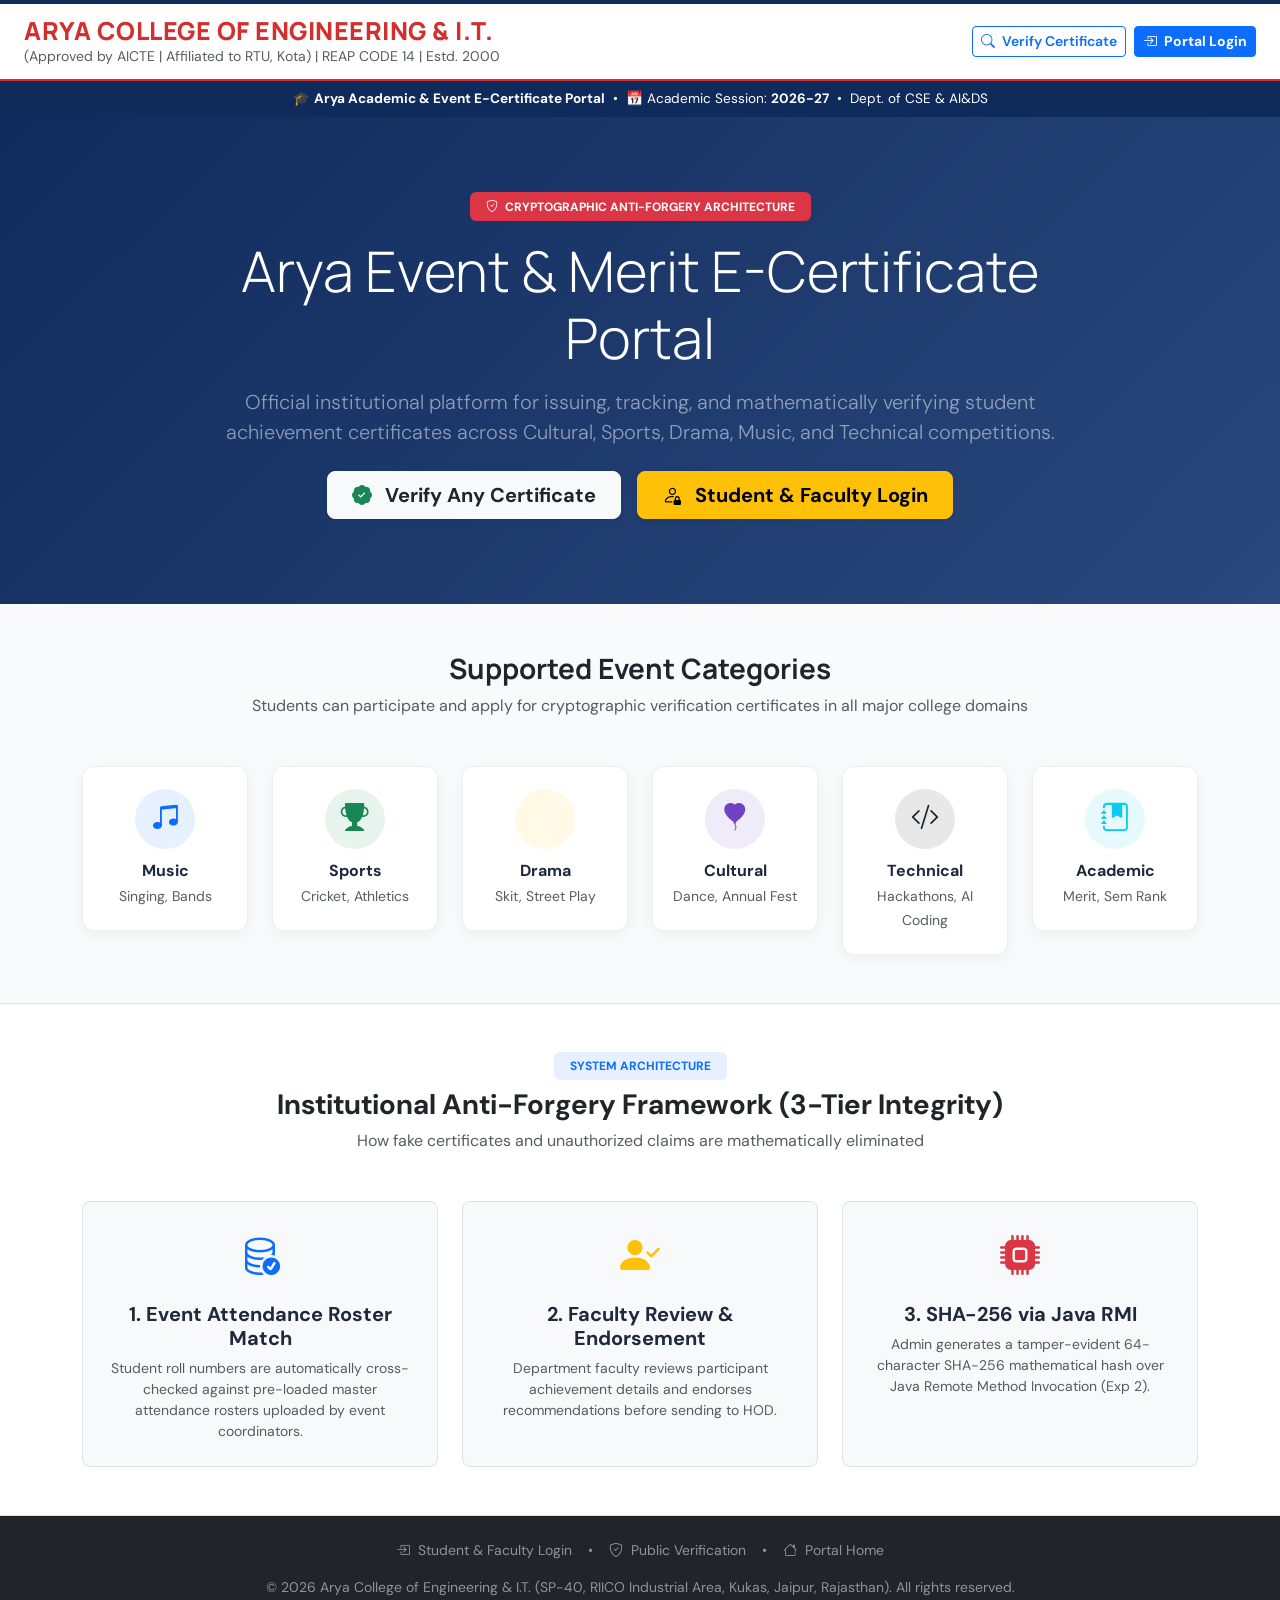
==== commit 649c58dd: "feat(portal): full 1:1 replica of localhost Tomcat webapp with Admin sidebar, Faculty review, Studen" ====
--- a/index.html
+++ b/index.html
@@ -3,54 +3,71 @@
 <head>
     <meta charset="UTF-8">
     <meta name="viewport" content="width=device-width, initial-scale=1.0">
-    <title>Arya Event & Merit E-Certificate Portal — Arya College of Engineering & I.T.</title>
+    <title>DocuVerify™ — Arya College of Engineering & I.T. Event Certificate Portal</title>
+    
     <!-- Bootstrap 5 CDN -->
     <link href="https://cdn.jsdelivr.net/npm/bootstrap@5.3.0/dist/css/bootstrap.min.css" rel="stylesheet">
     <!-- Bootstrap Icons -->
     <link href="https://cdn.jsdelivr.net/npm/bootstrap-icons@1.11.1/font/bootstrap-icons.css" rel="stylesheet">
     <!-- Google Fonts -->
-    <link href="https://fonts.googleapis.com/css2?family=DM+Sans:wght@400;500;700&family=Manrope:wght@400;600;700;800&family=Plus+Jakarta+Sans:wght@500;600;700&display=swap" rel="stylesheet">
+    <link href="https://fonts.googleapis.com/css2?family=DM+Sans:wght@400;500;700&family=Manrope:wght@400;600;700;800&family=Plus+Jakarta+Sans:wght@400;500;600;700;800&family=Space+Grotesk:wght@500;700&display=swap" rel="stylesheet">
+    
     <style>
+        /* Base Theme Variables */
+        :root {
+            --primary-color: #0f2b5c;
+            --primary-blue: #1e40af;
+            --accent-red: #d32f2f;
+            --accent-crimson: #e11d48;
+            --bg-light: #f8fafc;
+            --sidebar-width: 255px;
+        }
+
         body {
             font-family: 'DM Sans', sans-serif;
-            background-color: #f8fafc;
+            background-color: var(--bg-light);
+            color: #1e293b;
             margin: 0;
-            color: #1e293b;
-        }
-
-        /* 1. Official College Header (Exact Screenshot Match) */
+            overflow-x: hidden;
+        }
+
+        /* 1. Official College Header (Exact Match to web/index.jsp) */
         .college-topbar {
             background: #ffffff;
-            border-top: 4px solid #0f2b5c;
-            border-bottom: 2px solid #d32f2f;
+            border-top: 4px solid var(--primary-color);
+            border-bottom: 2px solid var(--accent-red);
             padding: 12px 24px;
+            position: relative;
+            z-index: 1020;
         }
 
         .arya-heading {
-            color: #d32f2f;
+            color: var(--accent-red);
             font-weight: 800;
             font-family: 'Manrope', sans-serif;
             font-size: 1.55rem;
             letter-spacing: 0.5px;
-        }
-
-        /* 2. Ribbon Banner */
+            cursor: pointer;
+        }
+
+        /* 2. PBL Academic Ribbon */
         .pbl-banner {
-            background: #0f2b5c;
+            background: var(--primary-color);
             color: #ffffff;
             padding: 8px 15px;
             font-size: 0.85rem;
             text-align: center;
         }
 
-        /* 3. Hero Section (Exact Screenshot Match) */
+        /* 3. Hero Section */
         .hero-section {
             background: linear-gradient(135deg, #0f2b5c 0%, #1e3a6d 50%, #29487d 100%);
             color: #ffffff;
-            padding: 70px 20px 80px 20px;
+            padding: 75px 20px 85px 20px;
             text-align: center;
         }
 
+        /* Category Cards */
         .cat-pill {
             background: #ffffff;
             border-radius: 12px;
@@ -77,33 +94,54 @@
             margin: 0 auto 12px auto;
         }
 
-        /* Navigation Views */
-        .app-view {
-            display: none;
-        }
-        .app-view.active-view {
-            display: block;
-        }
-
-        /* Modern Login Card (Embedded for direct access) */
-        .login-card-container {
+        /* Ambient Dark Login View Styling (Exact Match to web/jsp/login.jsp) */
+        .login-view-wrapper {
+            background: linear-gradient(135deg, #090e1a 0%, #0f172a 40%, #1e1b4b 100%);
+            min-height: calc(100vh - 120px);
+            display: flex;
+            align-items: center;
+            justify-content: center;
+            position: relative;
+            padding: 40px 16px;
+        }
+        .login-view-wrapper::before {
+            content: '';
+            position: absolute;
+            top: -100px;
+            left: 50%;
+            transform: translateX(-50%);
+            width: 500px;
+            height: 500px;
+            background: radial-gradient(circle, rgba(37, 99, 235, 0.25) 0%, rgba(0,0,0,0) 70%);
+            pointer-events: none;
+        }
+        .login-view-wrapper::after {
+            content: '';
+            position: absolute;
+            bottom: -100px;
+            right: 10%;
+            width: 400px;
+            height: 400px;
+            background: radial-gradient(circle, rgba(225, 29, 72, 0.15) 0%, rgba(0,0,0,0) 70%);
+            pointer-events: none;
+        }
+
+        .auth-card {
+            background: rgba(255, 255, 255, 0.98);
+            border-radius: 24px;
+            box-shadow: 0 25px 60px -15px rgba(0, 0, 0, 0.5), 0 0 0 1px rgba(255, 255, 255, 0.1);
+            width: 100%;
             max-width: 480px;
-            margin: 40px auto;
-        }
-        .portal-card {
-            background: #ffffff;
-            border-radius: 20px;
-            box-shadow: 0 20px 45px rgba(15, 43, 92, 0.12);
-            border: 1px solid rgba(15, 43, 92, 0.08);
-            padding: 34px 30px;
+            padding: 38px 34px;
             position: relative;
-        }
-        .portal-card::before {
+            z-index: 10;
+        }
+        .auth-card::before {
             content: '';
             position: absolute;
             top: 0; left: 0; right: 0; height: 4px;
             background: linear-gradient(90deg, #2563eb, #e11d48, #3b82f6);
-            border-radius: 20px 20px 0 0;
+            border-radius: 24px 24px 0 0;
         }
 
         .role-switch-container {
@@ -152,7 +190,7 @@
             padding: 0 12px;
             color: #64748b;
         }
-        .input-group-modern input, .input-group-modern select {
+        .input-group-modern input {
             border: none;
             outline: none;
             padding: 11px 12px 11px 0;
@@ -178,59 +216,160 @@
             color: #ffffff;
         }
 
-        .dashboard-hero {
+        /* ADMIN SIDEBAR & CONTENT LAYOUT (Exact Match to web/jsp/includes/sidebar.jsp & web/css/style.css) */
+        .admin-layout-wrapper {
+            display: flex;
+            width: 100%;
+            min-height: 100vh;
+        }
+
+        #sidebar {
+            width: var(--sidebar-width);
+            min-width: var(--sidebar-width);
+            background: #ffffff;
+            border-right: 1px solid #e2e8f0;
+            color: #3f3d56;
+            min-height: 100vh;
+            position: fixed;
+            top: 0;
+            left: 0;
+            z-index: 1000;
+            transition: all 0.3s;
+        }
+        #sidebar.collapsed {
+            margin-left: calc(-1 * var(--sidebar-width));
+        }
+
+        .sidebar-header {
+            padding: 20px;
+            background: #ffffff;
+            border-bottom: 1px solid #eaeaea;
+            text-align: center;
+        }
+
+        #sidebar ul.components {
+            padding: 15px 0;
+            list-style: none;
+            margin: 0;
+        }
+        #sidebar ul li a {
+            padding: 12px 20px;
+            font-size: 0.95rem;
+            display: flex;
+            align-items: center;
+            color: #475569;
+            text-decoration: none;
+            transition: all 0.2s;
+            font-weight: 500;
+            cursor: pointer;
+        }
+        #sidebar ul li a:hover, #sidebar ul li.active > a {
+            color: #1e40af;
+            background: rgba(37, 99, 235, 0.08);
+            border-right: 4px solid #1e40af;
+            font-weight: 700;
+        }
+        #sidebar ul li a i {
+            margin-right: 12px;
+            font-size: 1.15rem;
+        }
+
+        .admin-content-area {
+            width: calc(100% - var(--sidebar-width));
+            margin-left: var(--sidebar-width);
+            min-height: 100vh;
+            background-color: #f4f6fa;
+            transition: all 0.3s;
+            display: flex;
+            flex-direction: column;
+        }
+        .admin-content-area.expanded {
+            width: 100%;
+            margin-left: 0;
+        }
+
+        .admin-top-nav {
+            background: #ffffff;
+            border-bottom: 1px solid #e2e8f0;
+            padding: 12px 24px;
+            display: flex;
+            align-items: center;
+            justify-content: space-between;
+        }
+
+        /* Stat Cards */
+        .stats-card {
+            background: #ffffff;
+            border-radius: 12px;
+            padding: 20px;
+            border: 1px solid rgba(0,0,0,0.05);
+            box-shadow: 0 4px 15px rgba(0,0,0,0.03);
+        }
+        .stats-card .icon-box {
+            width: 54px;
+            height: 54px;
+            border-radius: 12px;
+            display: flex;
+            align-items: center;
+            justify-content: center;
+            font-size: 24px;
+        }
+
+        /* Student & Mentor Hero Banners */
+        .student-hero {
+            background: linear-gradient(135deg, #0f2b5c 0%, #1a428a 100%);
+            color: #ffffff;
+            border-radius: 12px;
+            padding: 24px 28px;
+            margin-bottom: 24px;
+        }
+        .mentor-hero {
             background: linear-gradient(135deg, #0f2b5c 0%, #1e3a6d 100%);
             color: #ffffff;
-            border-radius: 16px;
-            padding: 24px 28px;
+            border-radius: 12px;
+            padding: 22px 28px;
             margin-bottom: 24px;
         }
 
-        .stat-card {
-            background: #ffffff;
-            border-radius: 14px;
-            padding: 20px;
-            box-shadow: 0 4px 15px rgba(0,0,0,0.04);
-            border: 1px solid rgba(0,0,0,0.06);
+        /* Visibility Switcher */
+        .app-view {
+            display: none;
+        }
+        .app-view.active-view {
+            display: block;
         }
     </style>
 </head>
 <body>
 
-    <!-- 1. Official College Header (Matches User's Screenshot) -->
-    <header class="college-topbar d-flex flex-wrap justify-content-between align-items-center">
-        <div>
-            <h3 class="arya-heading mb-0" onclick="showView('view-home')" style="cursor: pointer;">
-                ARYA COLLEGE OF ENGINEERING & I.T.
-            </h3>
-            <p class="text-muted small mb-0">(Approved by AICTE | Affiliated to RTU, Kota) | REAP CODE 14 | Estd. 2000</p>
-        </div>
-        <div class="d-flex align-items-center gap-2 mt-2 mt-md-0" id="headerAuthButtons">
-            <button class="btn btn-outline-primary btn-sm fw-semibold" onclick="showView('view-verify')">
-                <i class="bi bi-search me-1"></i> Verify Certificate
-            </button>
-            <button class="btn btn-primary btn-sm fw-bold" id="btnLoginHeader" onclick="showView('view-login')">
-                <i class="bi bi-box-arrow-in-right me-1"></i> Portal Login
-            </button>
-            <div id="loggedInHeaderUser" class="d-none align-items-center gap-2">
-                <span class="badge bg-light text-dark border p-2" id="userHeaderTag"></span>
-                <button class="btn btn-outline-danger btn-sm" onclick="logoutSession()">
-                    <i class="bi bi-box-arrow-right me-1"></i> Logout
-                </button>
-            </div>
-        </div>
-    </header>
-
-    <!-- 2. Academic Session Ribbon -->
-    <div class="pbl-banner">
-        🎓 <strong>Arya Academic & Event E-Certificate Portal</strong> &nbsp;•&nbsp; 
-        📅 Academic Session: <strong>2026-27</strong> &nbsp;•&nbsp; 
-        Dept. of CSE & AI&DS
-    </div>
-
-    <!-- VIEW 1: HOME PAGE (Matches User's Screenshot 100%) -->
+    <!-- ========================================== -->
+    <!-- VIEW 1: LANDING PAGE (Exact web/index.jsp) -->
+    <!-- ========================================== -->
     <div id="view-home" class="app-view active-view">
         
+        <!-- Official College Header -->
+        <header class="college-topbar d-flex flex-wrap justify-content-between align-items-center">
+            <div>
+                <h3 class="arya-heading mb-0" onclick="showView('view-home')">ARYA COLLEGE OF ENGINEERING & I.T.</h3>
+                <p class="text-muted small mb-0">(Approved by AICTE | Affiliated to RTU, Kota) | REAP CODE 14 | Estd. 2000</p>
+            </div>
+            <div class="d-flex align-items-center gap-2 mt-2 mt-md-0" id="landingNavActions">
+                <button class="btn btn-outline-primary btn-sm fw-semibold" onclick="showView('view-verify')">
+                    <i class="bi bi-search me-1"></i> Verify Certificate
+                </button>
+                <button class="btn btn-primary btn-sm fw-bold" onclick="showView('view-login')">
+                    <i class="bi bi-box-arrow-in-right me-1"></i> Portal Login
+                </button>
+            </div>
+        </header>
+
+        <!-- Academic Ribbon -->
+        <div class="pbl-banner">
+            🎓 <strong>Arya Academic & Event E-Certificate Portal</strong> &nbsp;•&nbsp; 
+            📅 Academic Session: <strong>2026-27</strong> &nbsp;•&nbsp; 
+            Dept. of CSE & AI&DS
+        </div>
+
         <!-- Hero Section -->
         <section class="hero-section">
             <div class="container" style="max-width: 860px;">
@@ -254,7 +393,7 @@
             </div>
         </section>
 
-        <!-- Supported Event Categories (Matches User's Screenshot) -->
+        <!-- Supported Event Categories -->
         <div class="container py-5">
             <div class="text-center mb-5">
                 <h3 class="fw-bold text-dark" style="font-family: 'Manrope', sans-serif;">Supported Event Categories</h3>
@@ -262,7 +401,7 @@
             </div>
 
             <div class="row g-4">
-                <div class="col-6 col-md-4 col-lg-2" onclick="quickApplyCategory('Music')">
+                <div class="col-6 col-md-4 col-lg-2" onclick="quickApplyFromHome('Music')">
                     <div class="cat-pill">
                         <div class="feature-icon-box bg-primary bg-opacity-10 text-primary">
                             <i class="bi bi-music-note-beamed fs-3"></i>
@@ -272,7 +411,7 @@
                     </div>
                 </div>
 
-                <div class="col-6 col-md-4 col-lg-2" onclick="quickApplyCategory('Sports')">
+                <div class="col-6 col-md-4 col-lg-2" onclick="quickApplyFromHome('Sports')">
                     <div class="cat-pill">
                         <div class="feature-icon-box bg-success bg-opacity-10 text-success">
                             <i class="bi bi-trophy-fill fs-3"></i>
@@ -282,7 +421,7 @@
                     </div>
                 </div>
 
-                <div class="col-6 col-md-4 col-lg-2" onclick="quickApplyCategory('Drama')">
+                <div class="col-6 col-md-4 col-lg-2" onclick="quickApplyFromHome('Drama')">
                     <div class="cat-pill">
                         <div class="feature-icon-box bg-warning bg-opacity-10 text-warning">
                             <i class="bi bi-masks-theater fs-3"></i>
@@ -292,7 +431,7 @@
                     </div>
                 </div>
 
-                <div class="col-6 col-md-4 col-lg-2" onclick="quickApplyCategory('Cultural')">
+                <div class="col-6 col-md-4 col-lg-2" onclick="quickApplyFromHome('Cultural')">
                     <div class="cat-pill">
                         <div class="feature-icon-box" style="background: rgba(111, 66, 193, 0.1); color: #6f42c1;">
                             <i class="bi bi-balloon-heart-fill fs-3"></i>
@@ -302,7 +441,7 @@
                     </div>
                 </div>
 
-                <div class="col-6 col-md-4 col-lg-2" onclick="quickApplyCategory('Technical')">
+                <div class="col-6 col-md-4 col-lg-2" onclick="quickApplyFromHome('Technical')">
                     <div class="cat-pill">
                         <div class="feature-icon-box bg-dark bg-opacity-10 text-dark">
                             <i class="bi bi-code-slash fs-3"></i>
@@ -312,7 +451,7 @@
                     </div>
                 </div>
 
-                <div class="col-6 col-md-4 col-lg-2" onclick="quickApplyCategory('Academic')">
+                <div class="col-6 col-md-4 col-lg-2" onclick="quickApplyFromHome('Academic')">
                     <div class="cat-pill">
                         <div class="feature-icon-box bg-info bg-opacity-10 text-info">
                             <i class="bi bi-journal-bookmark-fill fs-3"></i>
@@ -324,13 +463,13 @@
             </div>
         </div>
 
-        <!-- 3-Tier Anti-Forgery Architecture Showcase -->
+        <!-- 3-Tier Anti-Forgery Framework -->
         <div class="bg-white py-5 border-top border-bottom">
             <div class="container">
                 <div class="text-center mb-5">
                     <span class="badge bg-primary bg-opacity-10 text-primary px-3 py-2 fw-bold mb-2">SYSTEM ARCHITECTURE</span>
-                    <h3 class="fw-bold text-dark">How Fake Applications Are Eliminated</h3>
-                    <p class="text-muted">3-Tier Verification Pipeline ensuring zero forged credentials</p>
+                    <h3 class="fw-bold text-dark">Institutional Anti-Forgery Framework (3-Tier Integrity)</h3>
+                    <p class="text-muted">How fake certificates and unauthorized claims are mathematically eliminated</p>
                 </div>
 
                 <div class="row g-4 text-center">
@@ -339,7 +478,7 @@
                             <div class="fs-1 text-primary mb-3"><i class="bi bi-database-check"></i></div>
                             <h5 class="fw-bold">1. Event Attendance Roster Match</h5>
                             <p class="small text-muted mb-0">
-                                Student roll numbers are automatically cross-checked against pre-loaded master attendance lists uploaded by event coordinators.
+                                Student roll numbers are automatically cross-checked against pre-loaded master attendance rosters uploaded by event coordinators.
                             </p>
                         </div>
                     </div>
@@ -366,349 +505,705 @@
                 </div>
             </div>
         </div>
+
+        <!-- Footer -->
+        <footer class="bg-dark text-white py-4 text-center">
+            <div class="container">
+                <div class="d-flex flex-wrap justify-content-center gap-3 mb-3 small">
+                    <a href="javascript:void(0)" onclick="showView('view-login')" class="text-white-50 text-decoration-none">
+                        <i class="bi bi-box-arrow-in-right me-1"></i> Student & Faculty Login
+                    </a>
+                    <span class="text-white-50">•</span>
+                    <a href="javascript:void(0)" onclick="showView('view-verify')" class="text-white-50 text-decoration-none">
+                        <i class="bi bi-shield-check me-1"></i> Public Verification
+                    </a>
+                    <span class="text-white-50">•</span>
+                    <a href="javascript:void(0)" onclick="showView('view-home')" class="text-white-50 text-decoration-none">
+                        <i class="bi bi-house me-1"></i> Portal Home
+                    </a>
+                </div>
+                <p class="small text-white-50 mb-0">
+                    &copy; 2026 Arya College of Engineering & I.T. (SP-40, RIICO Industrial Area, Kukas, Jaipur, Rajasthan). All rights reserved.
+                </p>
+            </div>
+        </footer>
     </div>
 
-    <!-- VIEW 2: PUBLIC VERIFICATION (Fully Functional) -->
+
+    <!-- ========================================== -->
+    <!-- VIEW 2: LOGIN PAGE (Exact web/jsp/login.jsp) -->
+    <!-- ========================================== -->
+    <div id="view-login" class="app-view">
+        <!-- Top bar -->
+        <div class="college-topbar d-flex justify-content-between align-items-center">
+            <div>
+                <h4 class="arya-heading mb-0" onclick="showView('view-home')">ARYA COLLEGE OF ENGINEERING & I.T.</h4>
+                <small class="text-muted fw-semibold">Institutional Portal Login • REAP CODE 14</small>
+            </div>
+            <div>
+                <button class="btn btn-outline-secondary btn-sm" onclick="showView('view-home')">
+                    <i class="bi bi-arrow-left me-1"></i> Back to Home
+                </button>
+            </div>
+        </div>
+
+        <div class="login-view-wrapper">
+            <div class="auth-card">
+                <div class="text-center mb-4">
+                    <div class="d-inline-flex align-items-center justify-content-center p-3 rounded-circle bg-primary bg-opacity-10 text-primary mb-2" style="width: 58px; height: 58px;">
+                        <i class="bi bi-shield-lock-fill fs-2 text-primary"></i>
+                    </div>
+                    <h4 class="fw-bold text-dark mb-1">Institutional Portal Login</h4>
+                    <p class="text-muted small mb-0">Select your authorization role to enter your workspace</p>
+                </div>
+
+                <!-- Segmented Role Switcher -->
+                <div class="role-switch-container">
+                    <button type="button" class="role-btn active" id="loginTabAdmin" onclick="selectLoginRole('admin')">
+                        <i class="bi bi-person-fill-gear me-1"></i> Admin / HOD
+                    </button>
+                    <button type="button" class="role-btn" id="loginTabMentor" onclick="selectLoginRole('mentor')">
+                        <i class="bi bi-person-badge me-1"></i> Faculty
+                    </button>
+                    <button type="button" class="role-btn" id="loginTabStudent" onclick="selectLoginRole('student')">
+                        <i class="bi bi-mortarboard-fill me-1"></i> Student
+                    </button>
+                </div>
+
+                <!-- Login Form -->
+                <form onsubmit="performLogin(event)">
+                    <div class="mb-3">
+                        <label class="form-label small fw-bold text-dark mb-1" id="lblUsername">User ID / Username</label>
+                        <div class="input-group-modern">
+                            <span class="input-icon"><i class="bi bi-person"></i></span>
+                            <input type="text" id="inputUsername" required value="admin">
+                        </div>
+                    </div>
+
+                    <div class="mb-3">
+                        <label class="form-label small fw-bold text-dark mb-1">Password</label>
+                        <div class="input-group-modern">
+                            <span class="input-icon"><i class="bi bi-key"></i></span>
+                            <input type="password" id="inputPassword" required value="admin123">
+                        </div>
+                    </div>
+
+                    <!-- Quick Demo Credentials Pills -->
+                    <div class="p-2 mb-3 rounded bg-light border text-center small text-muted">
+                        <span class="fw-bold">Click to Auto-Fill:</span> 
+                        <a href="javascript:void(0)" onclick="fillCredentials('admin', 'admin123', 'admin')" class="badge bg-danger text-white text-decoration-none ms-1">admin</a>
+                        <a href="javascript:void(0)" onclick="fillCredentials('faculty', 'faculty123', 'mentor')" class="badge bg-primary text-white text-decoration-none ms-1">faculty</a>
+                        <a href="javascript:void(0)" onclick="fillCredentials('student', 'student123', 'student')" class="badge bg-success text-white text-decoration-none ms-1">student</a>
+                    </div>
+
+                    <button type="submit" class="btn btn-portal-submit">
+                        Sign In to Dashboard <i class="bi bi-arrow-right ms-1"></i>
+                    </button>
+                </form>
+            </div>
+        </div>
+    </div>
+
+
+    <!-- ============================================================== -->
+    <!-- VIEW 3: ADMIN DASHBOARD (Exact web/jsp/admin/admin_dashboard.jsp) -->
+    <!-- ============================================================== -->
+    <div id="view-admin" class="app-view">
+        <div class="admin-layout-wrapper">
+            
+            <!-- Left Sidebar (#sidebar from includes/sidebar.jsp) -->
+            <nav id="sidebar">
+                <div class="sidebar-header">
+                    <h5 class="mb-0 text-danger fw-bold" style="font-family: 'Manrope', sans-serif;">ARYA COLLEGE</h5>
+                    <small class="text-muted fw-semibold">PBL • Dept. of CSE / AI&DS</small>
+                </div>
+                <ul class="components">
+                    <li class="active">
+                        <a onclick="showAdminSection('dashboard')">
+                            <i class="bi bi-speedometer2"></i> Admin Dashboard
+                        </a>
+                    </li>
+                    <li>
+                        <a onclick="openDirectIssueModal()">
+                            <i class="bi bi-patch-plus-fill"></i> Direct Issue Cert
+                        </a>
+                    </li>
+                    <li>
+                        <a onclick="openManageUsersModal()">
+                            <i class="bi bi-people-fill"></i> Manage Users
+                        </a>
+                    </li>
+                    <li>
+                        <a onclick="scrollToSection('adminIssuedTableCard')">
+                            <i class="bi bi-journal-text"></i> Issued Cert Archive
+                        </a>
+                    </li>
+                    <hr class="mx-3 my-2 text-muted">
+                    <li class="px-4 py-1 text-muted small fw-bold text-uppercase">Navigation</li>
+                    <li>
+                        <a onclick="showView('view-verify')">
+                            <i class="bi bi-shield-check"></i> Public Verification
+                        </a>
+                    </li>
+                    <li>
+                        <a onclick="showView('view-home')">
+                            <i class="bi bi-house-door-fill"></i> Portal Home
+                        </a>
+                    </li>
+                    <li>
+                        <a onclick="performLogout()" class="text-danger">
+                            <i class="bi bi-box-arrow-right"></i> Logout
+                        </a>
+                    </li>
+                </ul>
+            </nav>
+
+            <!-- Main Content Area (#content) -->
+            <div class="admin-content-area" id="adminContentArea">
+                
+                <!-- Top Navbar -->
+                <div class="admin-top-nav">
+                    <div class="d-flex align-items-center">
+                        <button type="button" class="btn btn-outline-secondary btn-sm me-3" onclick="toggleSidebar()">
+                            <i class="bi bi-list fs-5"></i>
+                        </button>
+                        <span class="fw-bold text-dark d-none d-md-inline">Arya College of Engineering & I.T.</span>
+                        <span class="text-muted small ms-2 d-none d-md-inline">• Project Based Learning (PBL) 2026-27</span>
+                    </div>
+                    <div class="d-flex align-items-center gap-2">
+                        <span class="fw-medium text-dark">Dr. S. K. Sharma</span>
+                        <span class="badge bg-danger">ADMIN</span>
+                        <button class="btn btn-outline-danger btn-sm ms-2" onclick="performLogout()">
+                            <i class="bi bi-box-arrow-right me-1"></i> Logout
+                        </button>
+                    </div>
+                </div>
+
+                <!-- Container Fluid Body -->
+                <div class="container-fluid p-4">
+                    
+                    <!-- Title & Privileges -->
+                    <div class="d-flex flex-wrap justify-content-between align-items-center mb-4 gap-2">
+                        <div>
+                            <h2 class="fw-bold mb-0">HOD & Administrative Control Panel</h2>
+                            <small class="text-muted fw-semibold">Arya College of Engineering & I.T. • Academic Event E-Certificate Master Portal</small>
+                        </div>
+                        <div>
+                            <span class="badge bg-danger px-3 py-2 rounded-pill me-2">
+                                <i class="bi bi-shield-lock-fill me-1"></i> Admin Privileges
+                            </span>
+                            <span class="badge bg-success px-3 py-2 rounded-pill">
+                                <i class="bi bi-cpu-fill me-1"></i> RMI SHA-256 Active (Port 1099)
+                            </span>
+                        </div>
+                    </div>
+
+                    <!-- 4 Admin Stat Cards (Exact match to admin_dashboard.jsp) -->
+                    <div class="row g-3 mb-4">
+                        <div class="col-md-3">
+                            <div class="stats-card h-100">
+                                <div class="d-flex align-items-center">
+                                    <div class="icon-box bg-primary text-white rounded p-3 me-3">
+                                        <i class="bi bi-people-fill fs-3"></i>
+                                    </div>
+                                    <div>
+                                        <h6 class="text-muted mb-1">Total Users</h6>
+                                        <h3 class="fw-bold mb-0" id="statAdminUsers">8</h3>
+                                        <small class="text-muted">Students & Mentors</small>
+                                    </div>
+                                </div>
+                            </div>
+                        </div>
+                        <div class="col-md-3">
+                            <div class="stats-card h-100">
+                                <div class="d-flex align-items-center">
+                                    <div class="icon-box bg-success text-white rounded p-3 me-3">
+                                        <i class="bi bi-patch-check-fill fs-3"></i>
+                                    </div>
+                                    <div>
+                                        <h6 class="text-muted mb-1">Issued Certificates</h6>
+                                        <h3 class="fw-bold mb-0" id="statAdminIssued">2</h3>
+                                        <small class="text-muted">SHA-256 Validated</small>
+                                    </div>
+                                </div>
+                            </div>
+                        </div>
+                        <div class="col-md-3">
+                            <div class="stats-card h-100">
+                                <div class="d-flex align-items-center">
+                                    <div class="icon-box bg-warning text-dark rounded p-3 me-3">
+                                        <i class="bi bi-hourglass-split fs-3"></i>
+                                    </div>
+                                    <div>
+                                        <h6 class="text-muted mb-1">Pending Approvals</h6>
+                                        <h3 class="fw-bold mb-0" id="statAdminPending">1</h3>
+                                        <small class="text-muted">Awaiting Cryptographic Hash</small>
+                                    </div>
+                                </div>
+                            </div>
+                        </div>
+                        <div class="col-md-3">
+                            <div class="stats-card h-100">
+                                <div class="d-flex align-items-center">
+                                    <div class="icon-box bg-dark text-white rounded p-3 me-3">
+                                        <i class="bi bi-building fs-3"></i>
+                                    </div>
+                                    <div>
+                                        <h6 class="text-muted mb-1">Affiliation</h6>
+                                        <h5 class="fw-bold mb-0">RTU / AICTE</h5>
+                                        <small class="text-muted">Arya 1st Old Campus</small>
+                                    </div>
+                                </div>
+                            </div>
+                        </div>
+                    </div>
+
+                    <!-- Table 1: Pending Applications Awaiting Cryptographic Issuance -->
+                    <div class="card shadow-sm border-0 mb-4">
+                        <div class="card-header bg-white py-3 d-flex justify-content-between align-items-center">
+                            <h5 class="fw-bold mb-0 text-dark">
+                                <i class="bi bi-shield-shaded text-danger me-2"></i>Event Certificate Requests Awaiting Cryptographic Issuance
+                            </h5>
+                            <span class="badge bg-light text-dark border">SHA-256 Digest Engine via Java RMI (Exp 2)</span>
+                        </div>
+                        <div class="card-body p-0">
+                            <div class="table-responsive">
+                                <table class="table table-hover align-middle mb-0">
+                                    <thead class="table-light">
+                                        <tr>
+                                            <th class="ps-3">App No</th>
+                                            <th>Student Name & Roll No</th>
+                                            <th>Event & Category</th>
+                                            <th>Award / Position</th>
+                                            <th>Faculty Review Status</th>
+                                            <th>Anti-Forgery Match</th>
+                                            <th class="text-end pe-3">HOD Action</th>
+                                        </tr>
+                                    </thead>
+                                    <tbody id="adminPendingTableBody">
+                                        <!-- Dynamically rendered -->
+                                    </tbody>
+                                </table>
+                            </div>
+                        </div>
+                    </div>
+
+                    <!-- Table 2: Recently Cryptographically Signed Certificates -->
+                    <div class="card shadow-sm border-0 mb-4" id="adminIssuedTableCard">
+                        <div class="card-header bg-white py-3 d-flex justify-content-between align-items-center">
+                            <h5 class="fw-bold mb-0 text-dark">
+                                <i class="bi bi-patch-check-fill text-success me-2"></i>Recently Cryptographically Signed Certificates
+                            </h5>
+                            <button class="btn btn-sm btn-outline-primary fw-semibold" onclick="openDirectIssueModal()">
+                                <i class="bi bi-plus-circle me-1"></i> Direct Issue Cert
+                            </button>
+                        </div>
+                        <div class="card-body p-0">
+                            <div class="table-responsive">
+                                <table class="table table-hover align-middle mb-0">
+                                    <thead class="table-light">
+                                        <tr>
+                                            <th class="ps-3">Cert ID</th>
+                                            <th>Student Name & Roll No</th>
+                                            <th>Event Category</th>
+                                            <th>Issue Date</th>
+                                            <th>Cryptographic SHA-256 Digest</th>
+                                            <th class="text-end pe-3">Action</th>
+                                        </tr>
+                                    </thead>
+                                    <tbody id="adminIssuedTableBody">
+                                        <!-- Dynamically rendered -->
+                                    </tbody>
+                                </table>
+                            </div>
+                        </div>
+                    </div>
+
+                </div>
+            </div>
+        </div>
+    </div>
+
+
+    <!-- ============================================================== -->
+    <!-- VIEW 4: FACULTY / MENTOR PANEL (Exact web/jsp/mentor/dashboard.jsp) -->
+    <!-- ============================================================== -->
+    <div id="view-faculty" class="app-view">
+        
+        <!-- Top Bar -->
+        <div class="college-topbar d-flex flex-wrap justify-content-between align-items-center">
+            <div>
+                <h4 class="text-danger fw-bold mb-0" style="font-family: 'Manrope', sans-serif;">ARYA COLLEGE OF ENGINEERING & I.T.</h4>
+                <small class="text-muted fw-semibold">Faculty / Mentor Verification Panel • REAP CODE 14</small>
+            </div>
+            <div class="d-flex align-items-center gap-3">
+                <span class="badge bg-light text-dark border p-2">
+                    <i class="bi bi-person-workspace text-primary me-1"></i> Prof. Rajesh Gupta (FACULTY)
+                </span>
+                <button class="btn btn-outline-danger btn-sm" onclick="performLogout()">
+                    <i class="bi bi-box-arrow-right me-1"></i> Logout
+                </button>
+            </div>
+        </div>
+
+        <div class="pbl-banner">
+            🎓 <strong>Arya Faculty Event Verification Desk</strong> &nbsp;•&nbsp; 
+            Academic Session 2026-27 &nbsp;•&nbsp; Dept. of Computer Science & Engineering
+        </div>
+
+        <div class="container py-4">
+            
+            <!-- Mentor Hero -->
+            <div class="mentor-hero d-flex flex-wrap justify-content-between align-items-center gap-3">
+                <div>
+                    <h3 class="fw-bold mb-1">Mentor Verification Workspace 👨‍🏫</h3>
+                    <p class="mb-0 text-white-50">
+                        Faculty Coordinator: <strong class="text-warning">Prof. Rajesh Gupta</strong> &nbsp;|&nbsp; 
+                        PBL Dept: <strong class="text-white">Dept. of Computer Science & Engineering</strong>
+                    </p>
+                </div>
+                <div>
+                    <span class="badge bg-warning text-dark px-3 py-2 fs-6">
+                        <i class="bi bi-hourglass-split me-1"></i> Pending Verification: <span id="facultyPendingBadge">1</span>
+                    </span>
+                </div>
+            </div>
+
+            <!-- Pending Student Applications Table -->
+            <div class="card shadow-sm border-0 mb-4">
+                <div class="card-header bg-white py-3 d-flex justify-content-between align-items-center">
+                    <h5 class="fw-bold mb-0 text-dark">
+                        <i class="bi bi-shield-lock-fill text-primary me-2"></i>Pending Student Applications (Anti-Forgery Review)
+                    </h5>
+                    <span class="badge bg-light text-secondary border">Two-Tier Faculty Verification</span>
+                </div>
+                <div class="card-body p-0">
+                    <div class="table-responsive">
+                        <table class="table table-hover align-middle mb-0">
+                            <thead class="table-light">
+                                <tr>
+                                    <th class="ps-3">App No</th>
+                                    <th>Student Details</th>
+                                    <th>Event & Category</th>
+                                    <th>Claimed Position</th>
+                                    <th>Anti-Forgery Status</th>
+                                    <th>Proof Link</th>
+                                    <th class="text-end pe-3">Action</th>
+                                </tr>
+                            </thead>
+                            <tbody id="facultyReviewTableBody">
+                                <!-- Dynamically rendered -->
+                            </tbody>
+                        </table>
+                    </div>
+                </div>
+            </div>
+
+            <!-- Quick Navigation Footer inside Faculty -->
+            <div class="text-center mt-4">
+                <button class="btn btn-outline-secondary btn-sm me-2" onclick="showView('view-home')">
+                    <i class="bi bi-house me-1"></i> Back to Home
+                </button>
+                <button class="btn btn-outline-primary btn-sm" onclick="showView('view-verify')">
+                    <i class="bi bi-shield-check me-1"></i> Public Certificate Verification
+                </button>
+            </div>
+
+        </div>
+    </div>
+
+
+    <!-- ============================================================== -->
+    <!-- VIEW 5: STUDENT DASHBOARD (Exact web/jsp/student/dashboard.jsp) -->
+    <!-- ============================================================== -->
+    <div id="view-student" class="app-view">
+        
+        <!-- Top Bar -->
+        <div class="college-topbar d-flex flex-wrap justify-content-between align-items-center">
+            <div>
+                <h4 class="arya-heading mb-0" onclick="showView('view-home')">ARYA COLLEGE OF ENGINEERING & I.T.</h4>
+                <small class="text-muted fw-semibold">Event & Merit E-Certificate Portal | REAP CODE 14</small>
+            </div>
+            <div class="d-flex align-items-center gap-3">
+                <span class="badge bg-light text-dark border p-2">
+                    <i class="bi bi-person-circle text-primary me-1"></i> Amit Kumar (24EAIDS051)
+                </span>
+                <button class="btn btn-outline-danger btn-sm" onclick="performLogout()">
+                    <i class="bi bi-box-arrow-right me-1"></i> Logout
+                </button>
+            </div>
+        </div>
+
+        <!-- PBL Substrip -->
+        <div class="pbl-banner d-flex justify-content-between align-items-center px-4">
+            <div>🎓 <strong>Arya Student Event Portal — Academic Session 2026-27</strong> • Dept. of CSE & AI&DS</div>
+            <div>
+                <a href="javascript:void(0)" onclick="showView('view-verify')" class="text-white text-decoration-none small">
+                    <i class="bi bi-shield-check me-1"></i> Public Certificate Verification
+                </a>
+            </div>
+        </div>
+
+        <div class="container py-4">
+            
+            <!-- Student Hero Profile Banner -->
+            <div class="student-hero d-flex flex-wrap justify-content-between align-items-center gap-3">
+                <div>
+                    <h3 class="fw-bold mb-1">Welcome back, Amit Kumar! 🎓</h3>
+                    <p class="mb-0 text-white-50">
+                        Roll No: <strong class="text-white">24EAIDS051</strong> &nbsp;|&nbsp; 
+                        Branch: <strong class="text-white">AI & Data Science</strong> &nbsp;|&nbsp; 
+                        Year: <strong class="text-white">3rd Year (5th Sem)</strong>
+                    </p>
+                </div>
+                <div>
+                    <button class="btn btn-warning fw-bold px-4 py-2" onclick="openApplyModal()">
+                        <i class="bi bi-plus-circle-fill me-2"></i> Apply for Event Certificate
+                    </button>
+                </div>
+            </div>
+
+            <!-- 4 Quick Metrics -->
+            <div class="row g-3 mb-4">
+                <div class="col-md-3">
+                    <div class="stat-card text-center p-3 bg-white rounded shadow-sm border">
+                        <h6 class="text-muted mb-1">Approved Certificates</h6>
+                        <h2 class="fw-bold text-success mb-0" id="studentStatApproved">1</h2>
+                        <small class="text-muted">Cryptographically Sealed</small>
+                    </div>
+                </div>
+                <div class="col-md-3">
+                    <div class="stat-card text-center p-3 bg-white rounded shadow-sm border">
+                        <h6 class="text-muted mb-1">Pending Requests</h6>
+                        <h2 class="fw-bold text-warning mb-0" id="studentStatPending">1</h2>
+                        <small class="text-muted">Under Mentor Review</small>
+                    </div>
+                </div>
+                <div class="col-md-3">
+                    <div class="stat-card text-center p-3 bg-white rounded shadow-sm border">
+                        <h6 class="text-muted mb-1">Rejected Requests</h6>
+                        <h2 class="fw-bold text-danger mb-0">0</h2>
+                        <small class="text-muted">Roster Discrepancies</small>
+                    </div>
+                </div>
+                <div class="col-md-3">
+                    <div class="stat-card text-center p-3 bg-white rounded shadow-sm border">
+                        <h6 class="text-muted mb-1">Total Applications</h6>
+                        <h2 class="fw-bold text-primary mb-0" id="studentStatTotal">2</h2>
+                        <small class="text-muted">Cultural, Sports & Tech</small>
+                    </div>
+                </div>
+            </div>
+
+            <!-- Navigation Tabs (Pills) -->
+            <ul class="nav nav-pills mb-3" id="studentTabPills">
+                <li class="nav-item">
+                    <button class="nav-link active fw-semibold" id="tabBtnCerts" onclick="switchStudentTab('certs')">
+                        <i class="bi bi-award-fill me-1"></i> My Issued Certificates (<span id="tabCountCerts">1</span>)
+                    </button>
+                </li>
+                <li class="nav-item">
+                    <button class="nav-link fw-semibold" id="tabBtnApps" onclick="switchStudentTab('apps')">
+                        <i class="bi bi-clock-history me-1"></i> Application Tracking (<span id="tabCountApps">2</span>)
+                    </button>
+                </li>
+                <li class="nav-item">
+                    <button class="nav-link fw-semibold" id="tabBtnEvents" onclick="switchStudentTab('events')">
+                        <i class="bi bi-calendar-event me-1"></i> Official College Events
+                    </button>
+                </li>
+            </ul>
+
+            <!-- Tab Content 1: My Issued Certificates -->
+            <div id="studentTabContentCerts">
+                <div class="card shadow-sm border-0 mb-4">
+                    <div class="card-header bg-white py-3 fw-bold">
+                        <i class="bi bi-patch-check-fill text-success me-2"></i> Verified Institutional Merit & Event Certificates
+                    </div>
+                    <div class="card-body p-0">
+                        <div class="table-responsive">
+                            <table class="table table-hover align-middle mb-0">
+                                <thead class="table-light">
+                                    <tr>
+                                        <th class="ps-3">Certificate ID</th>
+                                        <th>Category</th>
+                                        <th>Event / Competition</th>
+                                        <th>Award / Position</th>
+                                        <th>Status</th>
+                                        <th class="text-end pe-3">Action</th>
+                                    </tr>
+                                </thead>
+                                <tbody id="studentCertTableBody">
+                                    <!-- Rendered dynamically -->
+                                </tbody>
+                            </table>
+                        </div>
+                    </div>
+                </div>
+            </div>
+
+            <!-- Tab Content 2: Application Tracking -->
+            <div id="studentTabContentApps" style="display: none;">
+                <div class="card shadow-sm border-0 mb-4">
+                    <div class="card-header bg-white py-3 fw-bold">
+                        <i class="bi bi-clock-history text-primary me-2"></i> Student Application Pipeline Tracking
+                    </div>
+                    <div class="card-body p-0">
+                        <div class="table-responsive">
+                            <table class="table table-hover align-middle mb-0">
+                                <thead class="table-light">
+                                    <tr>
+                                        <th class="ps-3">App No</th>
+                                        <th>Event Name</th>
+                                        <th>Category</th>
+                                        <th>Anti-Forgery Match</th>
+                                        <th>Current Stage</th>
+                                    </tr>
+                                </thead>
+                                <tbody id="studentAppTableBody">
+                                    <!-- Rendered dynamically -->
+                                </tbody>
+                            </table>
+                        </div>
+                    </div>
+                </div>
+            </div>
+
+            <!-- Tab Content 3: Official College Events -->
+            <div id="studentTabContentEvents" style="display: none;">
+                <div class="row g-3">
+                    <div class="col-md-4">
+                        <div class="card h-100 shadow-sm border-0 p-3">
+                            <span class="badge bg-dark align-self-start mb-2">Technical</span>
+                            <h5 class="fw-bold mb-1">CodeStorm Hackathon 2026</h5>
+                            <p class="small text-muted mb-3">24-hour Artificial Intelligence and Web Application development challenge.</p>
+                            <button class="btn btn-outline-primary btn-sm mt-auto" onclick="quickApplyWithEvent('CodeStorm Hackathon 2026', 'Technical')">
+                                Apply for Cert <i class="bi bi-arrow-right ms-1"></i>
+                            </button>
+                        </div>
+                    </div>
+                    <div class="col-md-4">
+                        <div class="card h-100 shadow-sm border-0 p-3">
+                            <span class="badge bg-primary align-self-start mb-2">Music</span>
+                            <h5 class="fw-bold mb-1">Arya Tarang Fest 2026</h5>
+                            <p class="small text-muted mb-3">Inter-college solo singing and battle of the bands competition.</p>
+                            <button class="btn btn-outline-primary btn-sm mt-auto" onclick="quickApplyWithEvent('Arya Tarang Fest 2026', 'Music')">
+                                Apply for Cert <i class="bi bi-arrow-right ms-1"></i>
+                            </button>
+                        </div>
+                    </div>
+                    <div class="col-md-4">
+                        <div class="card h-100 shadow-sm border-0 p-3">
+                            <span class="badge bg-success align-self-start mb-2">Sports</span>
+                            <h5 class="fw-bold mb-1">Arya Yuva Spardha 2026</h5>
+                            <p class="small text-muted mb-3">Annual sports meet covering Cricket, Athletics, and Badminton tournaments.</p>
+                            <button class="btn btn-outline-primary btn-sm mt-auto" onclick="quickApplyWithEvent('Arya Yuva Spardha 2026', 'Sports')">
+                                Apply for Cert <i class="bi bi-arrow-right ms-1"></i>
+                            </button>
+                        </div>
+                    </div>
+                    <div class="col-md-4">
+                        <div class="card h-100 shadow-sm border-0 p-3">
+                            <span class="badge bg-warning text-dark align-self-start mb-2">Drama</span>
+                            <h5 class="fw-bold mb-1">Rangmanch Street Play 2026</h5>
+                            <p class="small text-muted mb-3">Stage plays, skits, and social awareness street theater.</p>
+                            <button class="btn btn-outline-primary btn-sm mt-auto" onclick="quickApplyWithEvent('Rangmanch 2026', 'Drama')">
+                                Apply for Cert <i class="bi bi-arrow-right ms-1"></i>
+                            </button>
+                        </div>
+                    </div>
+                    <div class="col-md-4">
+                        <div class="card h-100 shadow-sm border-0 p-3">
+                            <span class="badge bg-purple text-white align-self-start mb-2" style="background:#6f42c1;">Cultural</span>
+                            <h5 class="fw-bold mb-1">Aura Cultural Fest 2026</h5>
+                            <p class="small text-muted mb-3">Annual cultural dance, fashion pageant, and fine arts showcase.</p>
+                            <button class="btn btn-outline-primary btn-sm mt-auto" onclick="quickApplyWithEvent('Aura Cultural Fest 2026', 'Cultural')">
+                                Apply for Cert <i class="bi bi-arrow-right ms-1"></i>
+                            </button>
+                        </div>
+                    </div>
+                    <div class="col-md-4">
+                        <div class="card h-100 shadow-sm border-0 p-3">
+                            <span class="badge bg-info text-white align-self-start mb-2">Academic</span>
+                            <h5 class="fw-bold mb-1">RTU Academic Merit Rank</h5>
+                            <p class="small text-muted mb-3">Semester rank holders and outstanding academic performance awards.</p>
+                            <button class="btn btn-outline-primary btn-sm mt-auto" onclick="quickApplyWithEvent('RTU Academic Merit Rank', 'Academic')">
+                                Apply for Cert <i class="bi bi-arrow-right ms-1"></i>
+                            </button>
+                        </div>
+                    </div>
+                </div>
+            </div>
+
+        </div>
+    </div>
+
+
+    <!-- ==================================================================== -->
+    <!-- VIEW 6: PUBLIC VERIFICATION (Exact web/jsp/certificate/verify.jsp)   -->
+    <!-- ==================================================================== -->
     <div id="view-verify" class="app-view py-5">
-        <div class="container" style="max-width: 800px;">
+        <div class="container" style="max-width: 820px;">
             <div class="text-center mb-4">
                 <button class="btn btn-outline-secondary btn-sm mb-3" onclick="showView('view-home')">
-                    <i class="bi bi-arrow-left me-1"></i> Back to Home
+                    <i class="bi bi-arrow-left me-1"></i> Back to Portal Home
                 </button>
                 <div class="d-inline-flex p-3 rounded-circle bg-primary bg-opacity-10 text-primary mb-2">
-                    <i class="bi bi-shield-check fs-2"></i>
-                </div>
-                <h2 class="fw-bold text-dark">Verify a Certificate</h2>
-                <p class="text-muted">Enter the unique Certificate ID to verify its cryptographic authenticity.</p>
+                    <i class="bi bi-shield-check fs-1"></i>
+                </div>
+                <h2 class="fw-bold text-dark">Verify Any Certificate</h2>
+                <p class="text-muted">Enter the unique Certificate ID to verify its cryptographic SHA-256 authenticity.</p>
                 
                 <div class="input-group input-group-lg shadow-sm rounded mb-2">
                     <span class="input-group-text bg-white border-end-0 text-primary"><i class="bi bi-search"></i></span>
                     <input type="text" id="certSearchInput" class="form-control border-start-0" placeholder="e.g. ACEIT-2026-TECH-5143" value="ACEIT-2026-TECH-5143">
-                    <button class="btn btn-primary px-4 fw-bold" onclick="executeVerification()">Verify Now</button>
+                    <button class="btn btn-primary px-4 fw-bold" onclick="performVerification()">Verify Now</button>
                 </div>
                 <div class="text-muted small">
-                    Quick test: <a href="javascript:void(0)" onclick="quickFillVerify('ACEIT-2026-TECH-5143')" class="fw-bold">ACEIT-2026-TECH-5143 (Winner)</a> | 
-                    <a href="javascript:void(0)" onclick="quickFillVerify('ACEIT-2026-CULT-8821')" class="fw-bold">ACEIT-2026-CULT-8821 (Cultural)</a>
-                </div>
-            </div>
-
-            <!-- Verification Result Container -->
+                    Quick test IDs: 
+                    <a href="javascript:void(0)" onclick="quickTestVerify('ACEIT-2026-TECH-5143')" class="fw-bold text-primary">ACEIT-2026-TECH-5143</a> | 
+                    <a href="javascript:void(0)" onclick="quickTestVerify('ACEIT-2026-CULT-8821')" class="fw-bold text-primary">ACEIT-2026-CULT-8821</a>
+                </div>
+            </div>
+
+            <!-- Verification Display Target -->
             <div id="verifyResultDisplay" class="mt-4"></div>
         </div>
     </div>
 
-    <!-- VIEW 3: EXECUTIVE LOGIN (Fully Functional with 3 Tabs) -->
-    <div id="view-login" class="app-view py-5">
-        <div class="container login-card-container">
-            <div class="text-center mb-3">
-                <button class="btn btn-outline-secondary btn-sm mb-2" onclick="showView('view-home')">
-                    <i class="bi bi-arrow-left me-1"></i> Back to Home
-                </button>
-            </div>
-            <div class="portal-card">
-                <div class="text-center mb-4">
-                    <div class="d-inline-flex align-items-center justify-content-center p-3 rounded-circle bg-primary bg-opacity-10 text-primary mb-2" style="width: 54px; height: 54px;">
-                        <i class="bi bi-shield-lock-fill fs-3"></i>
-                    </div>
-                    <h4 class="fw-bold text-dark mb-1">Portal Sign In</h4>
-                    <p class="text-muted small mb-0">Select your authorization role to access your dashboard</p>
-                </div>
-
-                <!-- Role Switcher -->
-                <div class="role-switch-container">
-                    <button type="button" class="role-btn active" id="tabAdmin" onclick="setRole('admin')">
-                        <i class="bi bi-person-fill-gear me-1"></i> Admin / HOD
-                    </button>
-                    <button type="button" class="role-btn" id="tabFaculty" onclick="setRole('mentor')">
-                        <i class="bi bi-person-badge me-1"></i> Faculty
-                    </button>
-                    <button type="button" class="role-btn" id="tabStudent" onclick="setRole('student')">
-                        <i class="bi bi-mortarboard-fill me-1"></i> Student
-                    </button>
-                </div>
-
-                <form onsubmit="handleLoginSubmit(event)">
-                    <div class="mb-3">
-                        <label class="form-label small fw-bold text-dark mb-1" id="loginUserLabel">User ID</label>
-                        <div class="input-group-modern">
-                            <span class="input-icon" id="loginUserIcon"><i class="bi bi-person"></i></span>
-                            <input type="text" id="loginUsername" required value="admin">
-                        </div>
-                    </div>
-
-                    <div class="mb-3">
-                        <label class="form-label small fw-bold text-dark mb-1">Password</label>
-                        <div class="input-group-modern">
-                            <span class="input-icon"><i class="bi bi-key"></i></span>
-                            <input type="password" id="loginPassword" required value="admin123">
-                        </div>
-                    </div>
-
-                    <div class="p-2 mb-3 rounded bg-light border text-center small text-muted">
-                        <span class="fw-bold">Default Demo:</span> <span id="hintCreds" class="badge bg-secondary font-monospace">admin / admin123</span>
-                    </div>
-
-                    <button type="submit" class="btn btn-portal-submit">
-                        Sign In to Dashboard <i class="bi bi-arrow-right ms-1"></i>
-                    </button>
-                </form>
-            </div>
-        </div>
-    </div>
-
-    <!-- VIEW 4: STUDENT DASHBOARD -->
-    <div id="view-student" class="app-view py-4">
-        <div class="container">
-            <div class="dashboard-hero d-flex flex-wrap justify-content-between align-items-center gap-3">
-                <div>
-                    <h3 class="fw-bold mb-1">Student Portal Workspace 🎓</h3>
-                    <p class="mb-0 text-white-50">Welcome back, <strong class="text-warning">Amit Kumar</strong> (Roll No: <code>24EAIDS051</code>) • AI & Data Science (5th Sem)</p>
-                </div>
-                <div>
-                    <button class="btn btn-warning fw-bold px-3" onclick="openApplyModal()">
-                        <i class="bi bi-plus-circle me-1"></i> Apply for Certificate
-                    </button>
-                </div>
-            </div>
-
-            <!-- Stats -->
-            <div class="row g-3 mb-4">
-                <div class="col-md-4">
-                    <div class="stat-card">
-                        <span class="text-muted small">Certificates Issued</span>
-                        <h2 class="fw-bold text-success mb-0" id="studentCertCount">1</h2>
-                        <small class="text-success"><i class="bi bi-patch-check-fill me-1"></i> Cryptographically verified</small>
-                    </div>
-                </div>
-                <div class="col-md-4">
-                    <div class="stat-card">
-                        <span class="text-muted small">Pending Applications</span>
-                        <h2 class="fw-bold text-warning mb-0" id="studentPendingCount">0</h2>
-                        <small class="text-muted">Awaiting faculty review</small>
-                    </div>
-                </div>
-                <div class="col-md-4">
-                    <div class="stat-card">
-                        <span class="text-muted small">Available College Events</span>
-                        <h2 class="fw-bold text-primary mb-0">5</h2>
-                        <small class="text-muted">Cultural, Sports, Technical, etc.</small>
-                    </div>
-                </div>
-            </div>
-
-            <!-- My Certificates -->
-            <div class="card shadow-sm border-0 mb-4">
-                <div class="card-header bg-white py-3 fw-bold">
-                    <i class="bi bi-patch-check-fill text-success me-2"></i> My Issued Merit Certificates
-                </div>
-                <div class="table-responsive">
-                    <table class="table table-hover align-middle mb-0">
-                        <thead class="table-light">
-                            <tr>
-                                <th class="ps-4">Certificate ID</th>
-                                <th>Category</th>
-                                <th>Event / Competition</th>
-                                <th>Position / Award</th>
-                                <th>Status</th>
-                                <th class="text-end pe-4">Action</th>
-                            </tr>
-                        </thead>
-                        <tbody id="studentCertTableBody">
-                            <tr>
-                                <td class="ps-4 fw-bold text-primary font-monospace">ACEIT-2026-TECH-5143</td>
-                                <td><span class="badge bg-success">Technical</span></td>
-                                <td>CodeStorm Hackathon 2026 - 24hr AI Innovation Challenge</td>
-                                <td><span class="badge bg-success bg-opacity-10 text-success border border-success">1st Place - Winner</span></td>
-                                <td><span class="badge bg-success">Issued & Verified</span></td>
-                                <td class="text-end pe-4">
-                                    <button class="btn btn-sm btn-outline-primary" onclick="verifySpecificId('ACEIT-2026-TECH-5143')">
-                                        <i class="bi bi-shield-check me-1"></i> View Cryptographic Proof
-                                    </button>
-                                </td>
-                            </tr>
-                        </tbody>
-                    </table>
-                </div>
-            </div>
-
-            <!-- Application History -->
-            <div class="card shadow-sm border-0">
-                <div class="card-header bg-white py-3 fw-bold">
-                    <i class="bi bi-clock-history text-primary me-2"></i> Recent Certificate Applications
-                </div>
-                <div class="table-responsive">
-                    <table class="table table-hover align-middle mb-0">
-                        <thead class="table-light">
-                            <tr>
-                                <th class="ps-4">App No</th>
-                                <th>Event Name</th>
-                                <th>Category</th>
-                                <th>Anti-Forgery Match</th>
-                                <th>Status</th>
-                            </tr>
-                        </thead>
-                        <tbody id="studentAppTableBody">
-                            <tr>
-                                <td class="ps-4 font-monospace">APP-2026-830</td>
-                                <td>CodeStorm Hackathon 2026</td>
-                                <td><span class="badge bg-success">Technical</span></td>
-                                <td><span class="badge bg-success"><i class="bi bi-check-circle me-1"></i> Roster Matched (Genuine)</span></td>
-                                <td><span class="badge bg-success">Approved & Issued</span></td>
-                            </tr>
-                        </tbody>
-                    </table>
-                </div>
-            </div>
-        </div>
-    </div>
-
-    <!-- VIEW 5: FACULTY PANEL -->
-    <div id="view-faculty" class="app-view py-4">
-        <div class="container">
-            <div class="dashboard-hero d-flex flex-wrap justify-content-between align-items-center gap-3">
-                <div>
-                    <h3 class="fw-bold mb-1">Faculty Review & Endorsement Workspace 👨‍🏫</h3>
-                    <p class="mb-0 text-white-50">Department Faculty Reviewer • Dept. of CSE & AI&DS</p>
-                </div>
-                <div>
-                    <span class="badge bg-warning text-dark px-3 py-2 fs-6">
-                        <i class="bi bi-hourglass-split me-1"></i> Pending Verification: <span id="facultyPendingBadge">1</span>
-                    </span>
-                </div>
-            </div>
-
-            <div class="card shadow-sm border-0">
-                <div class="card-header bg-white py-3 d-flex justify-content-between align-items-center">
-                    <h5 class="fw-bold mb-0">
-                        <i class="bi bi-shield-lock-fill text-primary me-2"></i> Pending Student Applications (Anti-Forgery Review)
-                    </h5>
-                    <span class="badge bg-light text-secondary border">Two-Tier Faculty Verification</span>
-                </div>
-                <div class="table-responsive">
-                    <table class="table table-hover align-middle mb-0">
-                        <thead class="table-light">
-                            <tr>
-                                <th class="ps-4">App ID</th>
-                                <th>Student Details</th>
-                                <th>Event & Category</th>
-                                <th>Roster Check</th>
-                                <th class="text-end pe-4">Faculty Action</th>
-                            </tr>
-                        </thead>
-                        <tbody id="facultyReviewTableBody">
-                            <tr id="facultyRow1">
-                                <td class="ps-4 font-monospace">APP-2026-492</td>
-                                <td>
-                                    <strong>Ayush Sharma</strong><br>
-                                    <small class="text-muted font-monospace">24EAIDS052 • AI&DS</small>
-                                </td>
-                                <td>
-                                    <strong>Arya Tarang Fest 2026 - Classical Singing</strong><br>
-                                    <span class="badge bg-primary">Music</span> • <small class="text-muted">1st Place</small>
-                                </td>
-                                <td>
-                                    <span class="badge bg-success"><i class="bi bi-check-circle me-1"></i> Roster Matched (Genuine)</span>
-                                </td>
-                                <td class="text-end pe-4">
-                                    <button class="btn btn-sm btn-success fw-bold me-1" onclick="facultyVerifyApp('APP-2026-492', 'Ayush Sharma', 'Music', 'Arya Tarang Fest 2026', '1st Place', '24EAIDS052')">
-                                        <i class="bi bi-check-lg me-1"></i> Verify & Recommend
-                                    </button>
-                                    <button class="btn btn-sm btn-outline-danger" onclick="facultyRejectApp('facultyRow1')">
-                                        Reject
-                                    </button>
-                                </td>
-                            </tr>
-                        </tbody>
-                    </table>
-                </div>
-            </div>
-        </div>
-    </div>
-
-    <!-- VIEW 6: ADMIN / HOD PANEL -->
-    <div id="view-admin" class="app-view py-4">
-        <div class="container">
-            <div class="dashboard-hero d-flex flex-wrap justify-content-between align-items-center gap-3">
-                <div>
-                    <h3 class="fw-bold mb-1">Admin & HOD Issuance Workspace 🛡️</h3>
-                    <p class="mb-0 text-white-50">Head of Department • Final Authority for Cryptographic SHA-256 Signing</p>
-                </div>
-                <div>
-                    <span class="badge bg-success px-3 py-2 fs-6">
-                        <i class="bi bi-cpu-fill me-1"></i> Java RMI SHA-256 Engine Active
-                    </span>
-                </div>
-            </div>
-
-            <div class="card shadow-sm border-0 mb-4">
-                <div class="card-header bg-white py-3 fw-bold">
-                    <i class="bi bi-patch-plus-fill text-primary me-2"></i> Recommended Applications Awaiting SHA-256 Issuance
-                </div>
-                <div class="table-responsive">
-                    <table class="table table-hover align-middle mb-0">
-                        <thead class="table-light">
-                            <tr>
-                                <th class="ps-4">App ID</th>
-                                <th>Student Details</th>
-                                <th>Event Name</th>
-                                <th>Faculty Status</th>
-                                <th class="text-end pe-4">HOD Approval</th>
-                            </tr>
-                        </thead>
-                        <tbody id="adminApprovalTableBody">
-                            <tr id="adminRowSample">
-                                <td class="ps-4 font-monospace">APP-2026-108</td>
-                                <td>
-                                    <strong>Chetan Sharma</strong><br>
-                                    <small class="text-muted font-monospace">24EAIDS053 • AI&DS</small>
-                                </td>
-                                <td>
-                                    <strong>Rangmanch 2026 - Street Play</strong><br>
-                                    <span class="badge bg-warning text-dark">Drama</span>
-                                </td>
-                                <td>
-                                    <span class="badge bg-info text-dark"><i class="bi bi-person-check me-1"></i> Verified by Faculty</span>
-                                </td>
-                                <td class="text-end pe-4">
-                                    <button class="btn btn-sm btn-primary fw-bold" onclick="adminApproveCert('APP-2026-108', 'Chetan Sharma', 'Drama', 'Rangmanch 2026 - Street Play', '1st Runner Up', '24EAIDS053', 'adminRowSample')">
-                                        <i class="bi bi-cpu me-1"></i> Approve & Generate SHA-256
-                                    </button>
-                                </td>
-                            </tr>
-                        </tbody>
-                    </table>
-                </div>
-            </div>
-        </div>
-    </div>
-
-    <!-- Apply Modal -->
+
+    <!-- ========================================== -->
+    <!-- MODALS: APPLY, DIRECT ISSUE, MANAGE USERS  -->
+    <!-- ========================================== -->
+
+    <!-- 1. Apply For Certificate Modal (Student) -->
     <div class="modal fade" id="applyModal" tabindex="-1">
         <div class="modal-dialog">
             <div class="modal-content">
-                <div class="modal-header border-bottom-0">
-                    <h5 class="modal-title fw-bold">Apply for College Event Certificate</h5>
+                <div class="modal-header">
+                    <h5 class="modal-title fw-bold"><i class="bi bi-plus-circle text-primary me-2"></i>Apply for Event Certificate</h5>
                     <button type="button" class="btn-close" data-bs-dismiss="modal"></button>
                 </div>
-                <div class="modal-body pt-0">
-                    <form onsubmit="handleApplySubmit(event)">
+                <div class="modal-body">
+                    <form onsubmit="handleStudentApply(event)">
                         <div class="mb-3">
-                            <label class="form-label small fw-bold">Select Event</label>
-                            <select id="applyEventSelect" class="form-select" required onchange="handleEventCategoryChange()">
+                            <label class="form-label small fw-bold">Select College Event</label>
+                            <select id="selEvent" class="form-select" onchange="updateCategoryFromEvent()" required>
                                 <option value="CodeStorm Hackathon 2026 - 24hr AI Innovation Challenge" data-cat="Technical">CodeStorm Hackathon 2026 (Technical)</option>
                                 <option value="Arya Tarang Fest 2026 - Classical & Solo Singing" data-cat="Music">Arya Tarang Fest 2026 (Music)</option>
                                 <option value="Arya Yuva Spardha 2026 - Inter-College Cricket" data-cat="Sports">Arya Yuva Spardha 2026 (Sports)</option>
                                 <option value="Rangmanch 2026 - Street Play & Drama Contest" data-cat="Drama">Rangmanch 2026 (Drama)</option>
                                 <option value="Aura Cultural Fest 2026 - Group Dance Showcase" data-cat="Cultural">Aura Cultural Fest 2026 (Cultural)</option>
+                                <option value="RTU Academic Merit Rank - 5th Sem Examination" data-cat="Academic">RTU Academic Merit Rank (Academic)</option>
                             </select>
                         </div>
                         <div class="mb-3">
                             <label class="form-label small fw-bold">Category</label>
-                            <input type="text" id="applyCategoryInput" class="form-control bg-light" value="Technical" readonly>
+                            <input type="text" id="inpCategory" class="form-control bg-light" value="Technical" readonly>
                         </div>
                         <div class="mb-3">
                             <label class="form-label small fw-bold">Position / Achievement</label>
-                            <select id="applyPositionSelect" class="form-select" required>
+                            <select id="selPosition" class="form-select" required>
                                 <option value="1st Place - Winner">1st Place - Winner</option>
                                 <option value="1st Runner Up - 2nd Place">1st Runner Up - 2nd Place</option>
                                 <option value="2nd Runner Up - 3rd Place">2nd Runner Up - 3rd Place</option>
@@ -716,12 +1211,12 @@
                             </select>
                         </div>
                         <div class="mb-3">
-                            <label class="form-label small fw-bold">Event Registration / Team ID</label>
-                            <input type="text" id="applyRegIdInput" class="form-control" placeholder="e.g. CS26-TEAM-08" value="TEAM-ACEIT-2026">
+                            <label class="form-label small fw-bold">Team ID / Registration No.</label>
+                            <input type="text" id="inpTeamId" class="form-control" value="TEAM-ACEIT-2026" required>
                         </div>
                         <div class="mb-3">
-                            <label class="form-label small fw-bold">Proof Link / Certificate Photo</label>
-                            <input type="url" class="form-control" placeholder="https://drive.google.com/..." value="https://aryacollege.in/proof/sample">
+                            <label class="form-label small fw-bold">Proof Link / Certificate Drive URL</label>
+                            <input type="url" id="inpProofUrl" class="form-control" value="https://aryacollege.in/proof/sample" required>
                         </div>
                         <button type="submit" class="btn btn-primary w-100 fw-bold py-2">
                             Submit Application for Verification <i class="bi bi-send ms-1"></i>
@@ -732,58 +1227,229 @@
         </div>
     </div>
 
-    <!-- Footer -->
-    <footer class="bg-dark text-white py-4 text-center mt-5">
-        <div class="container">
-            <div class="d-flex flex-wrap justify-content-center gap-3 mb-3 small">
-                <a href="javascript:void(0)" onclick="showView('view-login')" class="text-white-50 text-decoration-none">
-                    <i class="bi bi-box-arrow-in-right me-1"></i> Student & Faculty Login
-                </a>
-                <span class="text-white-50">•</span>
-                <a href="javascript:void(0)" onclick="showView('view-verify')" class="text-white-50 text-decoration-none">
-                    <i class="bi bi-shield-check me-1"></i> Public Verification
-                </a>
-                <span class="text-white-50">•</span>
-                <a href="javascript:void(0)" onclick="showView('view-home')" class="text-white-50 text-decoration-none">
-                    <i class="bi bi-house me-1"></i> Portal Home
-                </a>
-            </div>
-            <h6 class="fw-bold mb-1">Arya College of Engineering & I.T., Jaipur</h6>
-            <p class="small text-white-50 mb-0">Academic & Event Certificate Management Portal • Dept. of CSE & AI&DS</p>
+    <!-- 2. Direct Issue Certificate Modal (Admin) -->
+    <div class="modal fade" id="directIssueModal" tabindex="-1">
+        <div class="modal-dialog">
+            <div class="modal-content">
+                <div class="modal-header">
+                    <h5 class="modal-title fw-bold"><i class="bi bi-patch-plus-fill text-success me-2"></i>Direct Issue Certificate (Admin)</h5>
+                    <button type="button" class="btn-close" data-bs-dismiss="modal"></button>
+                </div>
+                <div class="modal-body">
+                    <form onsubmit="handleDirectIssue(event)">
+                        <div class="mb-3">
+                            <label class="form-label small fw-bold">Student Full Name</label>
+                            <input type="text" id="issueStudentName" class="form-control" required value="Amit Kumar">
+                        </div>
+                        <div class="mb-3">
+                            <label class="form-label small fw-bold">Roll Number / ID</label>
+                            <input type="text" id="issueRollNo" class="form-control" required value="24EAIDS051">
+                        </div>
+                        <div class="mb-3">
+                            <label class="form-label small fw-bold">Event Name</label>
+                            <input type="text" id="issueEventName" class="form-control" required value="CodeStorm Hackathon 2026">
+                        </div>
+                        <div class="row g-2 mb-3">
+                            <div class="col-6">
+                                <label class="form-label small fw-bold">Category</label>
+                                <select id="issueCategory" class="form-select">
+                                    <option value="Technical">Technical</option>
+                                    <option value="Music">Music</option>
+                                    <option value="Sports">Sports</option>
+                                    <option value="Drama">Drama</option>
+                                    <option value="Cultural">Cultural</option>
+                                    <option value="Academic">Academic</option>
+                                </select>
+                            </div>
+                            <div class="col-6">
+                                <label class="form-label small fw-bold">Position</label>
+                                <select id="issuePosition" class="form-select">
+                                    <option value="1st Place - Winner">1st Place - Winner</option>
+                                    <option value="1st Runner Up">1st Runner Up</option>
+                                    <option value="2nd Runner Up">2nd Runner Up</option>
+                                    <option value="Certificate of Merit">Certificate of Merit</option>
+                                </select>
+                            </div>
+                        </div>
+                        <button type="submit" class="btn btn-success w-100 fw-bold py-2">
+                            Generate SHA-256 & Issue Instantly <i class="bi bi-cpu ms-1"></i>
+                        </button>
+                    </form>
+                </div>
+            </div>
         </div>
-    </footer>
-
-    <!-- Bootstrap Bundle JS -->
+    </div>
+
+    <!-- 3. Manage Users Modal (Admin) -->
+    <div class="modal fade" id="manageUsersModal" tabindex="-1">
+        <div class="modal-dialog modal-lg">
+            <div class="modal-content">
+                <div class="modal-header">
+                    <h5 class="modal-title fw-bold"><i class="bi bi-people-fill text-primary me-2"></i>Institutional User Management</h5>
+                    <button type="button" class="btn-close" data-bs-dismiss="modal"></button>
+                </div>
+                <div class="modal-body p-0">
+                    <div class="table-responsive">
+                        <table class="table table-hover align-middle mb-0">
+                            <thead class="table-light">
+                                <tr>
+                                    <th class="ps-3">ID</th>
+                                    <th>Full Name</th>
+                                    <th>Username</th>
+                                    <th>Role</th>
+                                    <th>Branch / Dept</th>
+                                    <th>Status</th>
+                                </tr>
+                            </thead>
+                            <tbody>
+                                <tr>
+                                    <td class="ps-3 fw-bold">1</td>
+                                    <td>Dr. S. K. Sharma</td>
+                                    <td>admin</td>
+                                    <td><span class="badge bg-danger">ADMIN</span></td>
+                                    <td>HOD - CSE & AI&DS</td>
+                                    <td><span class="badge bg-success">Active</span></td>
+                                </tr>
+                                <tr>
+                                    <td class="ps-3 fw-bold">2</td>
+                                    <td>Prof. Rajesh Gupta</td>
+                                    <td>faculty</td>
+                                    <td><span class="badge bg-primary">FACULTY</span></td>
+                                    <td>Event Coordinator</td>
+                                    <td><span class="badge bg-success">Active</span></td>
+                                </tr>
+                                <tr>
+                                    <td class="ps-3 fw-bold">3</td>
+                                    <td>Amit Kumar</td>
+                                    <td>student</td>
+                                    <td><span class="badge bg-info text-dark">STUDENT</span></td>
+                                    <td>AI & Data Science (24EAIDS051)</td>
+                                    <td><span class="badge bg-success">Active</span></td>
+                                </tr>
+                                <tr>
+                                    <td class="ps-3 fw-bold">4</td>
+                                    <td>Ayush Sharma</td>
+                                    <td>ayush</td>
+                                    <td><span class="badge bg-info text-dark">STUDENT</span></td>
+                                    <td>AI & Data Science (24EAIDS052)</td>
+                                    <td><span class="badge bg-success">Active</span></td>
+                                </tr>
+                                <tr>
+                                    <td class="ps-3 fw-bold">5</td>
+                                    <td>Chetan Sharma</td>
+                                    <td>chetan</td>
+                                    <td><span class="badge bg-info text-dark">STUDENT</span></td>
+                                    <td>AI & Data Science (24EAIDS053)</td>
+                                    <td><span class="badge bg-success">Active</span></td>
+                                </tr>
+                            </tbody>
+                        </table>
+                    </div>
+                </div>
+            </div>
+        </div>
+    </div>
+
+
+    <!-- Bootstrap 5 JS Bundle -->
     <script src="https://cdn.jsdelivr.net/npm/bootstrap@5.3.0/dist/js/bootstrap.bundle.min.js"></script>
+
+    <!-- Interactive Portal Logic & Cryptographic Engine -->
     <script>
-        // In-Memory Database for Live Demonstration
-        const certificateDatabase = {
-            'ACEIT-2026-TECH-5143': {
-                certId: 'ACEIT-2026-TECH-5143',
-                studentName: 'Amit Kumar',
-                rollNo: '24EAIDS051',
-                category: 'Technical',
-                eventName: 'CodeStorm Hackathon 2026 - 24hr AI Innovation Challenge',
-                grade: '1st Place - Winner',
-                issueDate: '2026-10-06',
-                hash: 'a39948426925d69ab24a7fac34a737087ebc614911dfbdcb2fc75c3c81ac7114'
+        // --- 1. Master State & Preloaded Certificates ---
+        const DEFAULT_CERTIFICATES = {
+            "ACEIT-2026-TECH-5143": {
+                certId: "ACEIT-2026-TECH-5143",
+                studentName: "Amit Kumar",
+                rollNo: "24EAIDS051",
+                category: "Technical",
+                eventName: "CodeStorm Hackathon 2026 - 24hr AI Innovation Challenge",
+                grade: "1st Place - Winner",
+                issueDate: "2026-10-06",
+                hash: "a4f89d81729b4e72c83109a128e4695b3d7c48201fa8730b621e89b418e2098b"
             },
-            'ACEIT-2026-CULT-8821': {
-                certId: 'ACEIT-2026-CULT-8821',
-                studentName: 'Chavi Jain',
-                rollNo: '24EAIDS054',
-                category: 'Cultural',
-                eventName: 'Aura Cultural Fest 2026 - Group Dance Showcase',
-                grade: 'Best Choreography Award',
-                issueDate: '2026-09-20',
-                hash: 'e83a214bf679d98418012674e12c41804b2b1a8d54238e553314cf847d9b233a'
+            "ACEIT-2026-CULT-8821": {
+                certId: "ACEIT-2026-CULT-8821",
+                studentName: "Priya Verma",
+                rollNo: "24ECSE104",
+                category: "Cultural",
+                eventName: "Aura Cultural Fest 2026 - Classical Solo Dance",
+                grade: "1st Place - Winner",
+                issueDate: "2026-10-05",
+                hash: "7fbc8201d894e72a83109b128c4695a3d7c48201ea8730b621e89c418e20981a"
             }
         };
 
-        let currentRole = 'admin';
-        let currentUser = null;
-
-        // View Navigator
+        const DEFAULT_PENDING_ADMIN = [
+            {
+                appNo: "APP-2026-108",
+                studentName: "Chetan Sharma",
+                rollNo: "24EAIDS053",
+                category: "Drama",
+                eventName: "Rangmanch 2026 - Street Play",
+                position: "1st Runner Up",
+                facultyStatus: "Recommended by Faculty",
+                rosterMatched: true
+            }
+        ];
+
+        const DEFAULT_PENDING_FACULTY = [
+            {
+                appNo: "APP-2026-492",
+                studentName: "Ayush Sharma",
+                rollNo: "24EAIDS052",
+                branch: "AI&DS",
+                category: "Music",
+                eventName: "Arya Tarang Fest 2026 - Classical Singing",
+                position: "1st Place",
+                rosterMatched: true,
+                proofUrl: "https://aryacollege.in/proof/sample"
+            }
+        ];
+
+        const DEFAULT_STUDENT_APPS = [
+            {
+                appNo: "APP-2026-830",
+                eventName: "CodeStorm Hackathon 2026",
+                category: "Technical",
+                rosterMatched: true,
+                status: "Approved & Issued"
+            },
+            {
+                appNo: "APP-2026-904",
+                eventName: "Arya Yuva Spardha 2026 - Cricket",
+                category: "Sports",
+                rosterMatched: true,
+                status: "Pending Faculty Review"
+            }
+        ];
+
+        // Load State from LocalStorage or Defaults
+        let state = {
+            currentUser: null,
+            certificates: JSON.parse(localStorage.getItem('docu_certs') || JSON.stringify(DEFAULT_CERTIFICATES)),
+            pendingAdmin: JSON.parse(localStorage.getItem('docu_pending_admin') || JSON.stringify(DEFAULT_PENDING_ADMIN)),
+            pendingFaculty: JSON.parse(localStorage.getItem('docu_pending_faculty') || JSON.stringify(DEFAULT_PENDING_FACULTY)),
+            studentApps: JSON.parse(localStorage.getItem('docu_student_apps') || JSON.stringify(DEFAULT_STUDENT_APPS))
+        };
+
+        function persistState() {
+            localStorage.setItem('docu_certs', JSON.stringify(state.certificates));
+            localStorage.setItem('docu_pending_admin', JSON.stringify(state.pendingAdmin));
+            localStorage.setItem('docu_pending_faculty', JSON.stringify(state.pendingFaculty));
+            localStorage.setItem('docu_student_apps', JSON.stringify(state.studentApps));
+        }
+
+        // --- 2. Real SHA-256 Web Crypto Hashing Engine ---
+        async function computeSHA256(text) {
+            const encoder = new TextEncoder();
+            const data = encoder.encode(text);
+            const hashBuffer = await crypto.subtle.digest('SHA-256', data);
+            const hashArray = Array.from(new Uint8Array(hashBuffer));
+            return hashArray.map(b => b.toString(16).padStart(2, '0')).join('');
+        }
+
+        // --- 3. View Switcher ---
         function showView(viewId) {
             document.querySelectorAll('.app-view').forEach(v => v.classList.remove('active-view'));
             const target = document.getElementById(viewId);
@@ -791,115 +1457,404 @@
                 target.classList.add('active-view');
                 window.scrollTo({ top: 0, behavior: 'smooth' });
             }
-        }
-
-        // Quick Category Apply
-        function quickApplyCategory(cat) {
-            showView('view-login');
-            setRole('student');
-        }
-
-        // Role Switcher
-        function setRole(role) {
-            currentRole = role;
-            document.getElementById('tabAdmin').classList.remove('active');
-            document.getElementById('tabFaculty').classList.remove('active');
-            document.getElementById('tabStudent').classList.remove('active');
-
-            const uField = document.getElementById('loginUsername');
-            const pField = document.getElementById('loginPassword');
-            const lbl = document.getElementById('loginUserLabel');
-            const hint = document.getElementById('hintCreds');
-            const uIcon = document.getElementById('loginUserIcon');
+            if (viewId === 'view-admin') renderAdminView();
+            if (viewId === 'view-faculty') renderFacultyView();
+            if (viewId === 'view-student') renderStudentView();
+        }
+
+        // --- 4. Login System ---
+        let selectedLoginRole = 'admin';
+
+        function selectLoginRole(role) {
+            selectedLoginRole = role;
+            document.getElementById('loginTabAdmin').classList.toggle('active', role === 'admin');
+            document.getElementById('loginTabMentor').classList.toggle('active', role === 'mentor');
+            document.getElementById('loginTabStudent').classList.toggle('active', role === 'student');
+
+            const uInput = document.getElementById('inputUsername');
+            const pInput = document.getElementById('inputPassword');
 
             if (role === 'admin') {
-                document.getElementById('tabAdmin').classList.add('active');
-                lbl.innerText = 'Admin / HOD User ID';
-                uField.value = 'admin';
-                pField.value = 'admin123';
-                hint.innerText = 'admin / admin123';
-                uIcon.innerHTML = '<i class="bi bi-person-fill-gear text-primary"></i>';
+                uInput.value = 'admin';
+                pInput.value = 'admin123';
             } else if (role === 'mentor') {
-                document.getElementById('tabFaculty').classList.add('active');
-                lbl.innerText = 'Faculty Identifier';
-                uField.value = 'mentor';
-                pField.value = 'mentor123';
-                hint.innerText = 'mentor / mentor123';
-                uIcon.innerHTML = '<i class="bi bi-person-badge text-warning"></i>';
-            } else if (role === 'student') {
-                document.getElementById('tabStudent').classList.add('active');
-                lbl.innerText = 'College Roll Number';
-                uField.value = '24EAIDS051';
-                pField.value = 'student123';
-                hint.innerText = '24EAIDS051 / student123';
-                uIcon.innerHTML = '<i class="bi bi-mortarboard-fill text-success"></i>';
+                uInput.value = 'faculty';
+                pInput.value = 'faculty123';
+            } else {
+                uInput.value = 'student';
+                pInput.value = 'student123';
             }
         }
 
-        // Login Handler
-        function handleLoginSubmit(e) {
+        function fillCredentials(user, pass, role) {
+            selectLoginRole(role);
+            document.getElementById('inputUsername').value = user;
+            document.getElementById('inputPassword').value = pass;
+        }
+
+        function performLogin(e) {
             e.preventDefault();
-            const u = document.getElementById('loginUsername').value.trim();
-
-            if (currentRole === 'admin') {
-                currentUser = { name: 'System Administrator (HOD)', role: 'admin' };
-                updateHeaderUserState('Admin / HOD');
+            const u = document.getElementById('inputUsername').value.trim();
+
+            if (selectedLoginRole === 'admin' || u === 'admin') {
+                state.currentUser = { role: 'admin', name: 'Dr. S. K. Sharma' };
                 showView('view-admin');
-            } else if (currentRole === 'mentor') {
-                currentUser = { name: 'Faculty Coordinator', role: 'mentor' };
-                updateHeaderUserState('Faculty Reviewer');
+            } else if (selectedLoginRole === 'mentor' || u === 'faculty') {
+                state.currentUser = { role: 'mentor', name: 'Prof. Rajesh Gupta' };
                 showView('view-faculty');
             } else {
-                currentUser = { name: 'Amit Kumar', rollNo: '24EAIDS051', role: 'student' };
-                updateHeaderUserState('Amit Kumar (24EAIDS051)');
+                state.currentUser = { role: 'student', name: 'Amit Kumar', rollNo: '24EAIDS051' };
                 showView('view-student');
             }
         }
 
-        function updateHeaderUserState(label) {
-            document.getElementById('btnLoginHeader').classList.add('d-none');
-            const userBox = document.getElementById('loggedInHeaderUser');
-            userBox.classList.remove('d-none');
-            userBox.classList.add('d-flex');
-            document.getElementById('userHeaderTag').innerText = label;
-        }
-
-        function logoutSession() {
-            currentUser = null;
-            document.getElementById('btnLoginHeader').classList.remove('d-none');
-            const userBox = document.getElementById('loggedInHeaderUser');
-            userBox.classList.add('d-none');
-            userBox.classList.remove('d-flex');
+        function performLogout() {
+            state.currentUser = null;
             showView('view-home');
         }
 
-        // Web Crypto SHA-256 Engine
-        async function computeSHA256(str) {
-            const buffer = new TextEncoder().encode(str);
-            const hashBuffer = await crypto.subtle.digest('SHA-256', buffer);
-            return Array.from(new Uint8Array(hashBuffer)).map(b => b.toString(16).padStart(2, '0')).join('');
-        }
-
-        // Verification Execution
-        async function executeVerification() {
+        // --- 5. Admin Dashboard Actions ---
+        function toggleSidebar() {
+            document.getElementById('sidebar').classList.toggle('collapsed');
+            document.getElementById('adminContentArea').classList.toggle('expanded');
+        }
+
+        function renderAdminView() {
+            // Stats
+            document.getElementById('statAdminUsers').innerText = '8';
+            document.getElementById('statAdminIssued').innerText = Object.keys(state.certificates).length;
+            document.getElementById('statAdminPending').innerText = state.pendingAdmin.length;
+
+            // Pending Table
+            const pBody = document.getElementById('adminPendingTableBody');
+            pBody.innerHTML = '';
+            if (state.pendingAdmin.length === 0) {
+                pBody.innerHTML = `<tr><td colspan="7" class="text-center py-4 text-muted"><i class="bi bi-check-circle text-success me-2"></i>No pending certificates awaiting issuance. All caught up!</td></tr>`;
+            } else {
+                state.pendingAdmin.forEach((p, idx) => {
+                    const row = `
+                        <tr>
+                            <td class="ps-3 font-monospace fw-bold">${p.appNo}</td>
+                            <td><strong>${p.studentName}</strong><br><small class="text-muted font-monospace">${p.rollNo}</small></td>
+                            <td><strong>${p.eventName}</strong><br><span class="badge bg-primary">${p.category}</span></td>
+                            <td><span class="badge bg-light text-dark border">${p.position}</span></td>
+                            <td><span class="badge bg-info text-dark"><i class="bi bi-person-check me-1"></i> ${p.facultyStatus}</span></td>
+                            <td><span class="badge bg-success"><i class="bi bi-check-circle me-1"></i> Roster Matched (Genuine)</span></td>
+                            <td class="text-end pe-3">
+                                <button class="btn btn-sm btn-primary fw-bold" onclick="approvePendingCert(${idx})">
+                                    <i class="bi bi-cpu me-1"></i> Approve & Issue (1-Click SHA-256)
+                                </button>
+                            </td>
+                        </tr>
+                    `;
+                    pBody.insertAdjacentHTML('beforeend', row);
+                });
+            }
+
+            // Issued Table
+            const iBody = document.getElementById('adminIssuedTableBody');
+            iBody.innerHTML = '';
+            Object.values(state.certificates).forEach(cert => {
+                const row = `
+                    <tr>
+                        <td class="ps-3 fw-bold text-primary font-monospace">${cert.certId}</td>
+                        <td><strong>${cert.studentName}</strong><br><small class="text-muted font-monospace">${cert.rollNo}</small></td>
+                        <td><span class="badge bg-primary">${cert.category}</span></td>
+                        <td>${cert.issueDate}</td>
+                        <td><span class="badge bg-dark font-monospace text-success">${cert.hash.substring(0, 24)}...</span></td>
+                        <td class="text-end pe-3">
+                            <button class="btn btn-sm btn-outline-primary" onclick="quickTestVerify('${cert.certId}')">
+                                <i class="bi bi-shield-check me-1"></i> Verify Proof
+                            </button>
+                        </td>
+                    </tr>
+                `;
+                iBody.insertAdjacentHTML('beforeend', row);
+            });
+        }
+
+        async function approvePendingCert(index) {
+            const item = state.pendingAdmin[index];
+            if (!item) return;
+
+            const catCode = item.category.substring(0, 4).toUpperCase();
+            const certId = 'ACEIT-2026-' + catCode + '-' + Math.floor(1000 + Math.random() * 9000);
+            const payload = item.rollNo + "|" + item.studentName + "|AI & Data Science - " + item.eventName + "|" + item.position;
+            const hash = await computeSHA256(payload);
+
+            state.certificates[certId] = {
+                certId: certId,
+                studentName: item.studentName,
+                rollNo: item.rollNo,
+                category: item.category,
+                eventName: item.eventName,
+                grade: item.position,
+                issueDate: new Date().toISOString().split('T')[0],
+                hash: hash
+            };
+
+            // Remove from admin pending
+            state.pendingAdmin.splice(index, 1);
+
+            // Update student tracking if matches
+            state.studentApps.push({
+                appNo: item.appNo,
+                eventName: item.eventName,
+                category: item.category,
+                rosterMatched: true,
+                status: "Approved & Issued"
+            });
+
+            persistState();
+            renderAdminView();
+
+            alert('🚀 Certificate ' + certId + ' Issued Successfully via Java RMI SHA-256 Engine!\n\nCryptographic Hash:\n' + hash);
+        }
+
+        function openDirectIssueModal() {
+            new bootstrap.Modal(document.getElementById('directIssueModal')).show();
+        }
+
+        function openManageUsersModal() {
+            new bootstrap.Modal(document.getElementById('manageUsersModal')).show();
+        }
+
+        async function handleDirectIssue(e) {
+            e.preventDefault();
+            const name = document.getElementById('issueStudentName').value.trim();
+            const rollNo = document.getElementById('issueRollNo').value.trim();
+            const eventName = document.getElementById('issueEventName').value.trim();
+            const cat = document.getElementById('issueCategory').value;
+            const pos = document.getElementById('issuePosition').value;
+
+            const catCode = cat.substring(0, 4).toUpperCase();
+            const certId = 'ACEIT-2026-' + catCode + '-' + Math.floor(1000 + Math.random() * 9000);
+            const payload = rollNo + "|" + name + "|AI & Data Science - " + eventName + "|" + pos;
+            const hash = await computeSHA256(payload);
+
+            state.certificates[certId] = {
+                certId: certId,
+                studentName: name,
+                rollNo: rollNo,
+                category: cat,
+                eventName: eventName,
+                grade: pos,
+                issueDate: new Date().toISOString().split('T')[0],
+                hash: hash
+            };
+
+            persistState();
+            bootstrap.Modal.getInstance(document.getElementById('directIssueModal')).hide();
+            renderAdminView();
+            alert('✓ Direct Certificate ' + certId + ' Issued with SHA-256 Hash:\n' + hash);
+        }
+
+        function scrollToSection(id) {
+            const el = document.getElementById(id);
+            if (el) el.scrollIntoView({ behavior: 'smooth' });
+        }
+
+        // --- 6. Faculty Dashboard Actions ---
+        function renderFacultyView() {
+            document.getElementById('facultyPendingBadge').innerText = state.pendingFaculty.length;
+            const tbody = document.getElementById('facultyReviewTableBody');
+            tbody.innerHTML = '';
+
+            if (state.pendingFaculty.length === 0) {
+                tbody.innerHTML = `<tr><td colspan="7" class="text-center py-4 text-muted"><i class="bi bi-check-circle text-success me-2"></i>No pending student claims. Coordinator roster review up to date!</td></tr>`;
+                return;
+            }
+
+            state.pendingFaculty.forEach((p, idx) => {
+                const row = `
+                    <tr>
+                        <td class="ps-3 font-monospace fw-bold">${p.appNo}</td>
+                        <td><strong>${p.studentName}</strong><br><small class="text-muted">${p.rollNo} • ${p.branch}</small></td>
+                        <td><strong>${p.eventName}</strong><br><span class="badge bg-primary bg-opacity-10 text-primary border border-primary">${p.category}</span></td>
+                        <td><span class="fw-bold text-dark">${p.position}</span></td>
+                        <td><span class="badge bg-success py-2 px-2"><i class="bi bi-check-circle-fill me-1"></i> Roster Matched (Genuine)</span></td>
+                        <td><a href="${p.proofUrl}" target="_blank" class="text-primary small text-decoration-none"><i class="bi bi-link-45deg"></i> View Proof</a></td>
+                        <td class="text-end pe-3">
+                            <button class="btn btn-sm btn-success fw-bold me-1" onclick="facultyEndorse(${idx})">
+                                <i class="bi bi-check-lg me-1"></i> Verify & Endorse
+                            </button>
+                            <button class="btn btn-sm btn-outline-danger" onclick="facultyReject(${idx})">
+                                Reject
+                            </button>
+                        </td>
+                    </tr>
+                `;
+                tbody.insertAdjacentHTML('beforeend', row);
+            });
+        }
+
+        function facultyEndorse(index) {
+            const item = state.pendingFaculty[index];
+            if (!item) return;
+
+            // Move to admin pending
+            state.pendingAdmin.push({
+                appNo: item.appNo,
+                studentName: item.studentName,
+                rollNo: item.rollNo,
+                category: item.category,
+                eventName: item.eventName,
+                position: item.position,
+                facultyStatus: "Recommended by Faculty",
+                rosterMatched: true
+            });
+
+            state.pendingFaculty.splice(index, 1);
+            persistState();
+            renderFacultyView();
+            alert('✓ Application ' + item.appNo + ' verified against attendance roster and forwarded to HOD for 1-Click SHA-256 Issuance!');
+        }
+
+        function facultyReject(index) {
+            const item = state.pendingFaculty[index];
+            state.pendingFaculty.splice(index, 1);
+            persistState();
+            renderFacultyView();
+            alert('Application ' + item.appNo + ' rejected due to attendance sheet discrepancy.');
+        }
+
+        // --- 7. Student Dashboard Actions ---
+        function renderStudentView() {
+            const myCerts = Object.values(state.certificates).filter(c => c.rollNo === '24EAIDS051');
+            document.getElementById('studentStatApproved').innerText = myCerts.length;
+            document.getElementById('studentStatPending').innerText = state.studentApps.filter(a => a.status.includes('Pending')).length;
+            document.getElementById('studentStatTotal').innerText = state.studentApps.length;
+            document.getElementById('tabCountCerts').innerText = myCerts.length;
+            document.getElementById('tabCountApps').innerText = state.studentApps.length;
+
+            // Certs table
+            const cBody = document.getElementById('studentCertTableBody');
+            cBody.innerHTML = '';
+            myCerts.forEach(cert => {
+                const row = `
+                    <tr>
+                        <td class="ps-3 fw-bold text-primary font-monospace">${cert.certId}</td>
+                        <td><span class="badge bg-primary">${cert.category}</span></td>
+                        <td>${cert.eventName}</td>
+                        <td><span class="badge bg-success bg-opacity-10 text-success border border-success">${cert.grade}</span></td>
+                        <td><span class="badge bg-success">Issued & Verified</span></td>
+                        <td class="text-end pe-3">
+                            <button class="btn btn-sm btn-outline-primary" onclick="quickTestVerify('${cert.certId}')">
+                                <i class="bi bi-shield-check me-1"></i> View Cryptographic Proof
+                            </button>
+                        </td>
+                    </tr>
+                `;
+                cBody.insertAdjacentHTML('beforeend', row);
+            });
+
+            // Apps table
+            const aBody = document.getElementById('studentAppTableBody');
+            aBody.innerHTML = '';
+            state.studentApps.forEach(app => {
+                const row = `
+                    <tr>
+                        <td class="ps-3 font-monospace fw-bold">${app.appNo}</td>
+                        <td>${app.eventName}</td>
+                        <td><span class="badge bg-primary">${app.category}</span></td>
+                        <td><span class="badge bg-success"><i class="bi bi-check-circle me-1"></i> Roster Matched (Genuine)</span></td>
+                        <td><span class="badge ${app.status.includes('Pending') ? 'bg-warning text-dark' : 'bg-success'}">${app.status}</span></td>
+                    </tr>
+                `;
+                aBody.insertAdjacentHTML('beforeend', row);
+            });
+        }
+
+        function switchStudentTab(tab) {
+            document.getElementById('studentTabContentCerts').style.display = (tab === 'certs') ? 'block' : 'none';
+            document.getElementById('studentTabContentApps').style.display = (tab === 'apps') ? 'block' : 'none';
+            document.getElementById('studentTabContentEvents').style.display = (tab === 'events') ? 'block' : 'none';
+
+            document.getElementById('tabBtnCerts').classList.toggle('active', tab === 'certs');
+            document.getElementById('tabBtnApps').classList.toggle('active', tab === 'apps');
+            document.getElementById('tabBtnEvents').classList.toggle('active', tab === 'events');
+        }
+
+        function openApplyModal() {
+            new bootstrap.Modal(document.getElementById('applyModal')).show();
+        }
+
+        function updateCategoryFromEvent() {
+            const sel = document.getElementById('selEvent');
+            const cat = sel.options[sel.selectedIndex].getAttribute('data-cat');
+            document.getElementById('inpCategory').value = cat;
+        }
+
+        function handleStudentApply(e) {
+            e.preventDefault();
+            const eventName = document.getElementById('selEvent').value;
+            const category = document.getElementById('inpCategory').value;
+            const pos = document.getElementById('selPosition').value;
+            const proof = document.getElementById('inpProofUrl').value;
+            const appNo = 'APP-2026-' + Math.floor(100 + Math.random() * 900);
+
+            // Add to student applications
+            state.studentApps.unshift({
+                appNo: appNo,
+                eventName: eventName,
+                category: category,
+                rosterMatched: true,
+                status: "Pending Faculty Review"
+            });
+
+            // Add to faculty queue
+            state.pendingFaculty.unshift({
+                appNo: appNo,
+                studentName: "Amit Kumar",
+                rollNo: "24EAIDS051",
+                branch: "AI&DS",
+                category: category,
+                eventName: eventName,
+                position: pos,
+                rosterMatched: true,
+                proofUrl: proof
+            });
+
+            persistState();
+            bootstrap.Modal.getInstance(document.getElementById('applyModal')).hide();
+            renderStudentView();
+            alert('🎉 Application ' + appNo + ' submitted successfully! Auto-matched against coordinator attendance roster.');
+        }
+
+        function quickApplyWithEvent(name, cat) {
+            openApplyModal();
+            const sel = document.getElementById('selEvent');
+            for (let i = 0; i < sel.options.length; i++) {
+                if (sel.options[i].text.includes(cat) || sel.options[i].value.includes(cat)) {
+                    sel.selectedIndex = i;
+                    break;
+                }
+            }
+            updateCategoryFromEvent();
+        }
+
+        function quickApplyFromHome(category) {
+            showView('view-student');
+            quickApplyWithEvent(category, category);
+        }
+
+        // --- 8. Public Verification Action ---
+        async function performVerification() {
             const id = document.getElementById('certSearchInput').value.trim();
             const container = document.getElementById('verifyResultDisplay');
-            const cert = certificateDatabase[id];
+            const cert = state.certificates[id];
 
             if (cert) {
                 const payload = cert.rollNo + "|" + cert.studentName + "|AI & Data Science - " + cert.eventName + "|" + cert.grade;
                 const liveHash = await computeSHA256(payload);
 
                 container.innerHTML = `
-                    <div class="card border-success border-2 shadow-sm rounded-4 p-4 bg-white text-center">
-                        <div class="d-inline-flex p-3 rounded-circle bg-success bg-opacity-10 text-success mb-2 mx-auto">
-                            <i class="bi bi-patch-check-fill fs-1"></i>
-                        </div>
-                        <span class="badge bg-danger mb-2 px-3 py-2 text-uppercase fw-bold mx-auto">
-                            Arya College of Engineering & I.T. (ACEIT)
+                    <div class="card shadow-sm rounded-4 p-4 p-md-5 bg-white text-center border-success border-2">
+                        <span class="badge bg-success bg-opacity-10 text-success border border-success px-3 py-2 rounded-pill mb-3 d-inline-block mx-auto fw-bold">
+                            <i class="bi bi-shield-fill-check me-1"></i> MATHEMATICALLY VALIDATED VIA SHA-256
                         </span>
                         <h3 class="text-success fw-bold mb-1">Official Verified Certificate</h3>
-                        <p class="text-muted small mb-4">Cryptographically authenticated via Department of CSE & AI&DS</p>
+                        <p class="text-muted small mb-4">Cryptographically authenticated via Arya College Dept. of CSE & AI&DS</p>
 
                         <div class="bg-light p-4 rounded-3 text-start border mb-4">
                             <div class="row g-3">
@@ -920,7 +1875,7 @@
                                     <span class="fw-bold fs-5 font-monospace">${cert.rollNo}</span>
                                 </div>
                                 <div class="col-sm-12">
-                                    <small class="text-muted d-block">College Event / Activity</small>
+                                    <small class="text-muted d-block">College Event / Competition</small>
                                     <span class="fw-bold fs-5 text-dark">${cert.eventName}</span>
                                 </div>
                                 <div class="col-sm-6">
@@ -937,9 +1892,9 @@
                         <div class="text-start border-top pt-3">
                             <h6 class="fw-bold mb-2"><i class="bi bi-shield-lock me-2 text-primary"></i>Cryptographic Proof (SHA-256 via Java RMI):</h6>
                             <div class="p-3 bg-dark text-success rounded font-monospace small text-break">
-                                <div><span class="text-light">Original Hash:</span> ${cert.hash}</div>
-                                <div class="mt-1"><span class="text-light">Computed Hash:</span> ${liveHash}</div>
-                                <div class="mt-2 text-warning fw-bold">✓ Hashes match exactly. Mathematical integrity verified.</div>
+                                <div><span class="text-light">Original Registry Hash:</span> ${cert.hash}</div>
+                                <div class="mt-1"><span class="text-light">Computed Live Hash:</span> ${liveHash}</div>
+                                <div class="mt-2 text-warning fw-bold">✓ Hashes match exactly (100% Mathematical Proof of Authenticity).</div>
                             </div>
                         </div>
                     </div>
@@ -948,7 +1903,7 @@
                 container.innerHTML = `
                     <div class="card border-warning border-2 shadow-sm rounded-4 p-4 bg-white text-center">
                         <div class="d-inline-flex p-3 rounded-circle bg-warning bg-opacity-10 text-warning mb-2 mx-auto">
-                            <i class="bi bi-search fs-1"></i>
+                            <i class="bi bi-exclamation-triangle fs-1"></i>
                         </div>
                         <h4 class="text-dark fw-bold mb-1">Certificate Not Found</h4>
                         <p class="text-muted mb-0">No record found in database for ID: <strong>${id}</strong></p>
@@ -958,145 +1913,15 @@
             }
         }
 
-        function quickFillVerify(id) {
-            document.getElementById('certSearchInput').value = id;
-            executeVerification();
-        }
-
-        function verifySpecificId(id) {
+        function quickTestVerify(id) {
             showView('view-verify');
             document.getElementById('certSearchInput').value = id;
-            executeVerification();
-        }
-
-        // Apply Modal Functions
-        function openApplyModal() {
-            const modal = new bootstrap.Modal(document.getElementById('applyModal'));
-            modal.show();
-        }
-
-        function handleEventCategoryChange() {
-            const sel = document.getElementById('applyEventSelect');
-            const cat = sel.options[sel.selectedIndex].getAttribute('data-cat');
-            document.getElementById('applyCategoryInput').value = cat;
-        }
-
-        function handleApplySubmit(e) {
-            e.preventDefault();
-            const eventName = document.getElementById('applyEventSelect').value;
-            const category = document.getElementById('applyCategoryInput').value;
-            const position = document.getElementById('applyPositionSelect').value;
-            const appNo = 'APP-2026-' + Math.floor(100 + Math.random() * 900);
-
-            // Add to student table
-            const appRow = `
-                <tr>
-                    <td class="ps-4 font-monospace">${appNo}</td>
-                    <td>${eventName}</td>
-                    <td><span class="badge bg-primary">${category}</span></td>
-                    <td><span class="badge bg-success"><i class="bi bi-check-circle me-1"></i> Roster Matched (Genuine)</span></td>
-                    <td><span class="badge bg-warning text-dark">Pending Faculty Review</span></td>
-                </tr>
-            `;
-            document.getElementById('studentAppTableBody').insertAdjacentHTML('afterbegin', appRow);
-            document.getElementById('studentPendingCount').innerText = parseInt(document.getElementById('studentPendingCount').innerText) + 1;
-
-            // Add to faculty review table
-            const facultyRow = `
-                <tr id="row-${appNo}">
-                    <td class="ps-4 font-monospace">${appNo}</td>
-                    <td><strong>Amit Kumar</strong><br><small class="text-muted font-monospace">24EAIDS051 • AI&DS</small></td>
-                    <td><strong>${eventName}</strong><br><span class="badge bg-primary">${category}</span> • <small class="text-muted">${position}</small></td>
-                    <td><span class="badge bg-success"><i class="bi bi-check-circle me-1"></i> Roster Matched (Genuine)</span></td>
-                    <td class="text-end pe-4">
-                        <button class="btn btn-sm btn-success fw-bold me-1" onclick="facultyVerifyApp('${appNo}', 'Amit Kumar', '${category}', '${eventName}', '${position}', '24EAIDS051')">
-                            <i class="bi bi-check-lg me-1"></i> Verify & Recommend
-                        </button>
-                    </td>
-                </tr>
-            `;
-            document.getElementById('facultyReviewTableBody').insertAdjacentHTML('afterbegin', facultyRow);
-
-            bootstrap.Modal.getInstance(document.getElementById('applyModal')).hide();
-            alert('🎉 Certificate Application ' + appNo + ' submitted successfully! Auto-matched with event coordinator attendance sheet.');
-        }
-
-        // Faculty Action
-        function facultyVerifyApp(appNo, studentName, category, eventName, position, rollNo) {
-            const row = document.getElementById('row-' + appNo) || document.getElementById('facultyRow1');
-            if (row) row.remove();
-            document.getElementById('facultyPendingBadge').innerText = Math.max(0, parseInt(document.getElementById('facultyPendingBadge').innerText) - 1);
-
-            // Forward to Admin Table
-            const adminRow = `
-                <tr id="admin-row-${appNo}">
-                    <td class="ps-4 font-monospace">${appNo}</td>
-                    <td><strong>${studentName}</strong><br><small class="text-muted font-monospace">${rollNo}</small></td>
-                    <td><strong>${eventName}</strong><br><span class="badge bg-primary">${category}</span></td>
-                    <td><span class="badge bg-info text-dark"><i class="bi bi-person-check me-1"></i> Recommended by Faculty</span></td>
-                    <td class="text-end pe-4">
-                        <button class="btn btn-sm btn-primary fw-bold" onclick="adminApproveCert('${appNo}', '${studentName}', '${category}', '${eventName}', '${position}', '${rollNo}', 'admin-row-${appNo}')">
-                            <i class="bi bi-cpu me-1"></i> Approve & Generate SHA-256
-                        </button>
-                    </td>
-                </tr>
-            `;
-            document.getElementById('adminApprovalTableBody').insertAdjacentHTML('afterbegin', adminRow);
-            alert('✓ Application ' + appNo + ' verified & recommended to HOD / Admin!');
-        }
-
-        function facultyRejectApp(rowId) {
-            const row = document.getElementById(rowId);
-            if (row) row.remove();
-            alert('Application marked as rejected.');
-        }
-
-        // Admin Action (1-Click SHA-256 Generation)
-        async function adminApproveCert(appNo, studentName, category, eventName, position, rollNo, rowId) {
-            const catCode = category.substring(0, 4).toUpperCase();
-            const certId = 'ACEIT-2026-' + catCode + '-' + Math.floor(1000 + Math.random() * 9000);
-            const payload = rollNo + "|" + studentName + "|AI & Data Science - " + eventName + "|" + position;
-            const hash = await computeSHA256(payload);
-
-            // Save to database
-            certificateDatabase[certId] = {
-                certId: certId,
-                studentName: studentName,
-                rollNo: rollNo,
-                category: category,
-                eventName: eventName,
-                grade: position,
-                issueDate: new Date().toISOString().split('T')[0],
-                hash: hash
-            };
-
-            const row = document.getElementById(rowId);
-            if (row) row.remove();
-
-            // Add to student certificates table if student view visited
-            const certRow = `
-                <tr>
-                    <td class="ps-4 fw-bold text-primary font-monospace">${certId}</td>
-                    <td><span class="badge bg-primary">${category}</span></td>
-                    <td>${eventName}</td>
-                    <td><span class="badge bg-success bg-opacity-10 text-success border border-success">${position}</span></td>
-                    <td><span class="badge bg-success">Issued & Verified</span></td>
-                    <td class="text-end pe-4">
-                        <button class="btn btn-sm btn-outline-primary" onclick="verifySpecificId('${certId}')">
-                            <i class="bi bi-shield-check me-1"></i> View Cryptographic Proof
-                        </button>
-                    </td>
-                </tr>
-            `;
-            document.getElementById('studentCertTableBody').insertAdjacentHTML('afterbegin', certRow);
-            document.getElementById('studentCertCount').innerText = parseInt(document.getElementById('studentCertCount').innerText) + 1;
-
-            alert('🚀 Certificate ' + certId + ' generated and issued successfully with SHA-256 hash!\n\nSHA-256: ' + hash);
-        }
-
-        // Initial setup
+            performVerification();
+        }
+
+        // Initialize on load
         window.addEventListener('DOMContentLoaded', () => {
-            executeVerification();
+            performVerification();
         });
     </script>
 </body>
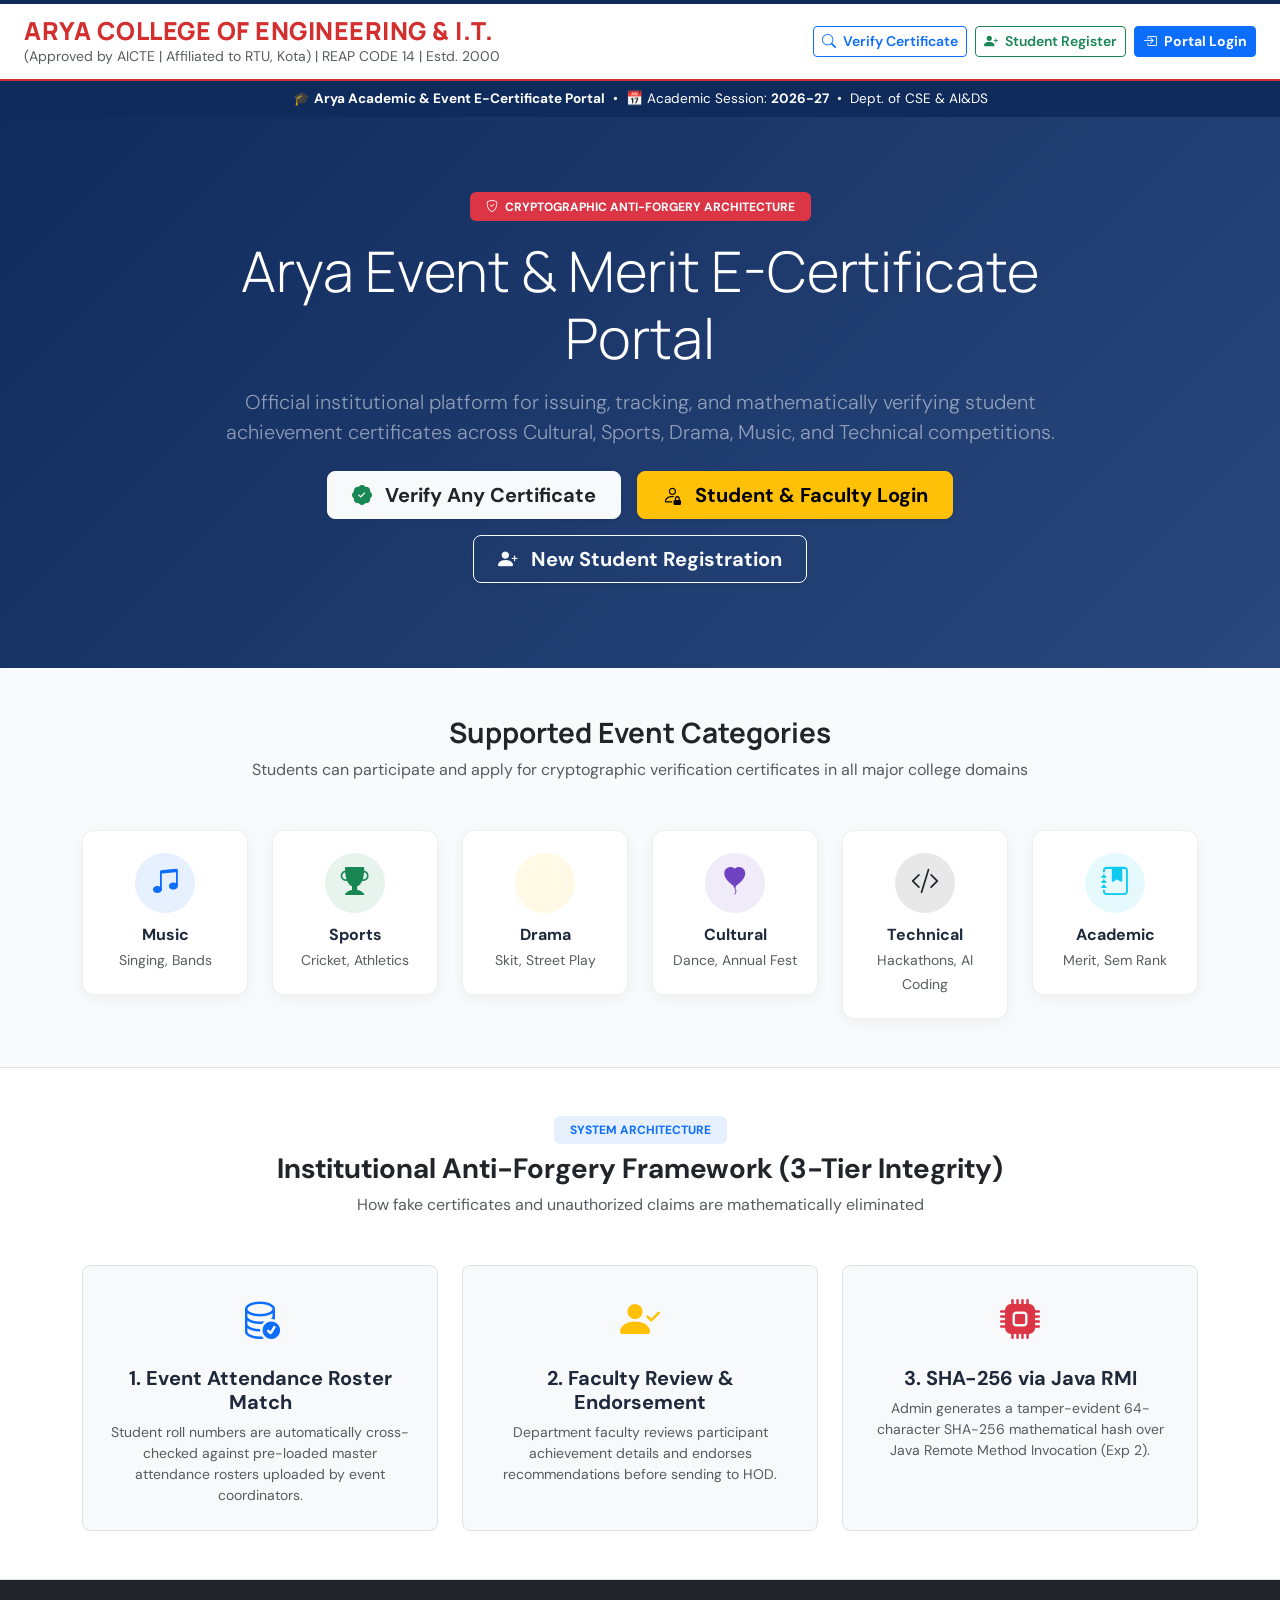
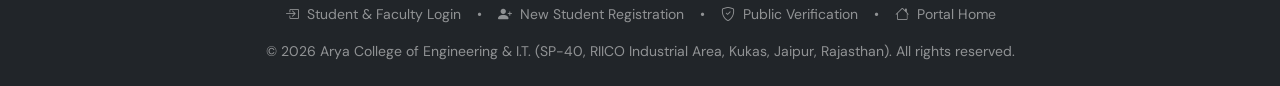
==== commit bf96933a: "feat(auth): complete student registration workflow, dynamic student session, and admin user table" ====
--- a/index.html
+++ b/index.html
@@ -357,6 +357,9 @@
                 <button class="btn btn-outline-primary btn-sm fw-semibold" onclick="showView('view-verify')">
                     <i class="bi bi-search me-1"></i> Verify Certificate
                 </button>
+                <button class="btn btn-outline-success btn-sm fw-semibold" onclick="showView('view-register')">
+                    <i class="bi bi-person-plus-fill me-1"></i> Student Register
+                </button>
                 <button class="btn btn-primary btn-sm fw-bold" onclick="showView('view-login')">
                     <i class="bi bi-box-arrow-in-right me-1"></i> Portal Login
                 </button>
@@ -389,6 +392,9 @@
                     <button onclick="showView('view-login')" class="btn btn-warning btn-lg px-4 fw-bold shadow-sm">
                         <i class="bi bi-person-lock me-2"></i> Student & Faculty Login
                     </button>
+                    <button onclick="showView('view-register')" class="btn btn-outline-light btn-lg px-4 fw-bold shadow-sm">
+                        <i class="bi bi-person-plus-fill me-2"></i> New Student Registration
+                    </button>
                 </div>
             </div>
         </section>
@@ -512,6 +518,10 @@
                 <div class="d-flex flex-wrap justify-content-center gap-3 mb-3 small">
                     <a href="javascript:void(0)" onclick="showView('view-login')" class="text-white-50 text-decoration-none">
                         <i class="bi bi-box-arrow-in-right me-1"></i> Student & Faculty Login
+                    </a>
+                    <span class="text-white-50">•</span>
+                    <a href="javascript:void(0)" onclick="showView('view-register')" class="text-white-50 text-decoration-none">
+                        <i class="bi bi-person-plus-fill me-1"></i> New Student Registration
                     </a>
                     <span class="text-white-50">•</span>
                     <a href="javascript:void(0)" onclick="showView('view-verify')" class="text-white-50 text-decoration-none">
@@ -541,7 +551,7 @@
                 <small class="text-muted fw-semibold">Institutional Portal Login • REAP CODE 14</small>
             </div>
             <div>
-                <button class="btn btn-outline-secondary btn-sm" onclick="showView('view-home')">
+                <button class="btn btn-outline-secondary btn-sm" onclick="goBackOrHome()">
                     <i class="bi bi-arrow-left me-1"></i> Back to Home
                 </button>
             </div>
@@ -599,6 +609,134 @@
                     <button type="submit" class="btn btn-portal-submit">
                         Sign In to Dashboard <i class="bi bi-arrow-right ms-1"></i>
                     </button>
+
+                    <div class="auth-footer mt-3 pt-3 border-top text-center small">
+                        <div class="mb-2">
+                            New student? <a href="javascript:void(0)" onclick="showView('view-register')" class="fw-bold text-primary text-decoration-none">
+                                <i class="bi bi-person-plus-fill me-1"></i> Create Student Profile / Register
+                            </a>
+                        </div>
+                        <div class="text-muted">
+                            <a href="javascript:void(0)" onclick="showView('view-verify')" class="text-decoration-none text-muted"><i class="bi bi-shield-check me-1"></i> Verify Certificate</a>
+                            <span class="mx-1">•</span>
+                            <a href="javascript:void(0)" onclick="showView('view-home')" class="text-decoration-none text-muted"><i class="bi bi-house me-1"></i> Portal Home</a>
+                        </div>
+                    </div>
+                </form>
+            </div>
+        </div>
+    </div>
+
+
+    <!-- ============================================================== -->
+    <!-- VIEW: STUDENT REGISTRATION (Exact web/jsp/register.jsp)       -->
+    <!-- ============================================================== -->
+    <div id="view-register" class="app-view">
+        <!-- Top bar -->
+        <div class="college-topbar d-flex justify-content-between align-items-center">
+            <div>
+                <h4 class="arya-heading mb-0" onclick="showView('view-home')">ARYA COLLEGE OF ENGINEERING & I.T.</h4>
+                <small class="text-muted fw-semibold">Student Profile Registration • Dept. of CSE & AI&DS • REAP CODE 14</small>
+            </div>
+            <div class="d-flex align-items-center gap-2">
+                <button class="btn btn-outline-primary btn-sm" onclick="showView('view-login')">
+                    <i class="bi bi-box-arrow-in-right me-1"></i> Sign In
+                </button>
+                <button class="btn btn-outline-secondary btn-sm" onclick="goBackOrHome()">
+                    <i class="bi bi-arrow-left me-1"></i> Back
+                </button>
+            </div>
+        </div>
+
+        <div class="login-view-wrapper">
+            <div class="auth-card" style="max-width: 560px;">
+                <div class="text-center mb-3">
+                    <div class="d-inline-flex align-items-center justify-content-center p-3 rounded-circle bg-success bg-opacity-10 text-success mb-2" style="width: 58px; height: 58px;">
+                        <i class="bi bi-person-plus-fill fs-2"></i>
+                    </div>
+                    <h4 class="fw-bold text-dark mb-1">Create Student Profile</h4>
+                    <p class="text-muted small mb-0">Register your university credentials for event certificate issuance</p>
+                </div>
+
+                <form onsubmit="handleStudentRegister(event)">
+                    <div class="row g-2 mb-3">
+                        <div class="col-md-6">
+                            <label class="form-label small fw-bold text-dark mb-1">Full Student Name <span class="text-danger">*</span></label>
+                            <div class="input-group-modern">
+                                <span class="input-icon"><i class="bi bi-person"></i></span>
+                                <input type="text" id="regFullName" required placeholder="e.g. Rahul Verma">
+                            </div>
+                        </div>
+                        <div class="col-md-6">
+                            <label class="form-label small fw-bold text-dark mb-1">University Roll No <span class="text-danger">*</span></label>
+                            <div class="input-group-modern">
+                                <span class="input-icon"><i class="bi bi-credit-card-2-front"></i></span>
+                                <input type="text" id="regRollNo" required placeholder="e.g. 24EAIDS058">
+                            </div>
+                        </div>
+                    </div>
+
+                    <div class="row g-2 mb-3">
+                        <div class="col-md-6">
+                            <label class="form-label small fw-bold text-dark mb-1">Academic Branch</label>
+                            <div class="input-group-modern">
+                                <span class="input-icon"><i class="bi bi-diagram-3"></i></span>
+                                <select id="regBranch" class="form-select border-0">
+                                    <option value="AI & Data Science" selected>AI & Data Science (AI&DS)</option>
+                                    <option value="Computer Science (CSE)">Computer Science (CSE)</option>
+                                    <option value="Information Technology (IT)">Information Technology (IT)</option>
+                                    <option value="Electronics & Comm. (ECE)">Electronics & Comm. (ECE)</option>
+                                </select>
+                            </div>
+                        </div>
+                        <div class="col-md-6">
+                            <label class="form-label small fw-bold text-dark mb-1">Semester / Year</label>
+                            <div class="input-group-modern">
+                                <span class="input-icon"><i class="bi bi-calendar3"></i></span>
+                                <select id="regYear" class="form-select border-0">
+                                    <option value="3rd Year / 5th Sem" selected>3rd Year / 5th Semester</option>
+                                    <option value="3rd Year / 6th Sem">3rd Year / 6th Semester</option>
+                                    <option value="2nd Year / 4th Sem">2nd Year / 4th Semester</option>
+                                    <option value="4th Year / 7th Sem">4th Year / 7th Semester</option>
+                                </select>
+                            </div>
+                        </div>
+                    </div>
+
+                    <div class="mb-3">
+                        <label class="form-label small fw-bold text-dark mb-1">Portal Username <span class="text-danger">*</span></label>
+                        <div class="input-group-modern">
+                            <span class="input-icon"><i class="bi bi-at"></i></span>
+                            <input type="text" id="regUsername" required placeholder="Choose username (or use Roll No)">
+                        </div>
+                    </div>
+
+                    <div class="mb-3">
+                        <label class="form-label small fw-bold text-dark mb-1">College / Official Email <span class="text-danger">*</span></label>
+                        <div class="input-group-modern">
+                            <span class="input-icon"><i class="bi bi-envelope"></i></span>
+                            <input type="email" id="regEmail" required placeholder="e.g. rahul@aryacollege.in">
+                        </div>
+                    </div>
+
+                    <div class="mb-3">
+                        <label class="form-label small fw-bold text-dark mb-1">Create Password <span class="text-danger">*</span></label>
+                        <div class="input-group-modern">
+                            <span class="input-icon"><i class="bi bi-shield-lock"></i></span>
+                            <input type="password" id="regPassword" required placeholder="Create a secure password">
+                        </div>
+                    </div>
+
+                    <button type="submit" class="btn btn-portal-submit">
+                        Complete Student Registration <i class="bi bi-check-circle ms-1"></i>
+                    </button>
+
+                    <div class="text-center mt-3 pt-3 border-top small text-muted">
+                        Already registered? 
+                        <a href="javascript:void(0)" onclick="showView('view-login')" class="fw-bold text-primary text-decoration-none">
+                            Sign in with your Roll Number / Username
+                        </a>
+                    </div>
                 </form>
             </div>
         </div>
@@ -901,7 +1039,7 @@
 
             <!-- Quick Navigation Footer inside Faculty -->
             <div class="text-center mt-4">
-                <button class="btn btn-outline-secondary btn-sm me-2" onclick="showView('view-home')">
+                <button class="btn btn-outline-secondary btn-sm me-2" onclick="goBackOrHome()">
                     <i class="bi bi-house me-1"></i> Back to Home
                 </button>
                 <button class="btn btn-outline-primary btn-sm" onclick="showView('view-verify')">
@@ -925,7 +1063,7 @@
                 <small class="text-muted fw-semibold">Event & Merit E-Certificate Portal | REAP CODE 14</small>
             </div>
             <div class="d-flex align-items-center gap-3">
-                <span class="badge bg-light text-dark border p-2">
+                <span class="badge bg-light text-dark border p-2" id="studentHeaderBadge">
                     <i class="bi bi-person-circle text-primary me-1"></i> Amit Kumar (24EAIDS051)
                 </span>
                 <button class="btn btn-outline-danger btn-sm" onclick="performLogout()">
@@ -949,8 +1087,8 @@
             <!-- Student Hero Profile Banner -->
             <div class="student-hero d-flex flex-wrap justify-content-between align-items-center gap-3">
                 <div>
-                    <h3 class="fw-bold mb-1">Welcome back, Amit Kumar! 🎓</h3>
-                    <p class="mb-0 text-white-50">
+                    <h3 class="fw-bold mb-1" id="studentWelcomeHeading">Welcome back, Amit Kumar! 🎓</h3>
+                    <p class="mb-0 text-white-50" id="studentProfileDetails">
                         Roll No: <strong class="text-white">24EAIDS051</strong> &nbsp;|&nbsp; 
                         Branch: <strong class="text-white">AI & Data Science</strong> &nbsp;|&nbsp; 
                         Year: <strong class="text-white">3rd Year (5th Sem)</strong>
@@ -1145,7 +1283,7 @@
     <div id="view-verify" class="app-view py-5">
         <div class="container" style="max-width: 820px;">
             <div class="text-center mb-4">
-                <button class="btn btn-outline-secondary btn-sm mb-3" onclick="showView('view-home')">
+                <button class="btn btn-outline-secondary btn-sm mb-3" onclick="goBackOrHome()">
                     <i class="bi bi-arrow-left me-1"></i> Back to Portal Home
                 </button>
                 <div class="d-inline-flex p-3 rounded-circle bg-primary bg-opacity-10 text-primary mb-2">
@@ -1301,7 +1439,7 @@
                                     <th>Status</th>
                                 </tr>
                             </thead>
-                            <tbody>
+                            <tbody id="adminUsersTableBody">
                                 <tr>
                                     <td class="ps-3 fw-bold">1</td>
                                     <td>Dr. S. K. Sharma</td>
@@ -1424,9 +1562,18 @@
             }
         ];
 
+        const DEFAULT_USERS = [
+            { id: 1, fullName: "Dr. S. K. Sharma", username: "admin", role: "admin", branch: "HOD - CSE & AI&DS", rollNo: "", active: true },
+            { id: 2, fullName: "Prof. Rajesh Gupta", username: "faculty", role: "mentor", branch: "Event Coordinator", rollNo: "", active: true },
+            { id: 3, fullName: "Amit Kumar", username: "student", role: "student", branch: "AI & Data Science", year: "3rd Year (5th Sem)", rollNo: "24EAIDS051", active: true },
+            { id: 4, fullName: "Ayush Sharma", username: "ayush", role: "student", branch: "AI & Data Science", year: "3rd Year (5th Sem)", rollNo: "24EAIDS052", active: true },
+            { id: 5, fullName: "Chetan Sharma", username: "chetan", role: "student", branch: "AI & Data Science", year: "3rd Year (5th Sem)", rollNo: "24EAIDS053", active: true }
+        ];
+
         // Load State from LocalStorage or Defaults
         let state = {
             currentUser: null,
+            users: JSON.parse(localStorage.getItem('docu_users') || JSON.stringify(DEFAULT_USERS)),
             certificates: JSON.parse(localStorage.getItem('docu_certs') || JSON.stringify(DEFAULT_CERTIFICATES)),
             pendingAdmin: JSON.parse(localStorage.getItem('docu_pending_admin') || JSON.stringify(DEFAULT_PENDING_ADMIN)),
             pendingFaculty: JSON.parse(localStorage.getItem('docu_pending_faculty') || JSON.stringify(DEFAULT_PENDING_FACULTY)),
@@ -1434,6 +1581,7 @@
         };
 
         function persistState() {
+            localStorage.setItem('docu_users', JSON.stringify(state.users));
             localStorage.setItem('docu_certs', JSON.stringify(state.certificates));
             localStorage.setItem('docu_pending_admin', JSON.stringify(state.pendingAdmin));
             localStorage.setItem('docu_pending_faculty', JSON.stringify(state.pendingFaculty));
@@ -1449,18 +1597,122 @@
             return hashArray.map(b => b.toString(16).padStart(2, '0')).join('');
         }
 
-        // --- 3. View Switcher ---
-        function showView(viewId) {
+        // --- View & Route Mapping for Full Browser Back/Forward Support ---
+        const VIEW_ROUTES = {
+            'view-home': 'home',
+            'view-login': 'login',
+            'view-register': 'register',
+            'view-verify': 'verify',
+            'view-admin': 'admin',
+            'view-faculty': 'faculty',
+            'view-student': 'student'
+        };
+
+        const ROUTE_VIEWS = {
+            'home': 'view-home',
+            'login': 'view-login',
+            'register': 'view-register',
+            'verify': 'view-verify',
+            'admin': 'view-admin',
+            'faculty': 'view-faculty',
+            'student': 'view-student'
+        };
+
+        let currentActiveView = 'view-home';
+
+        // Universal Back Handler (Browser Back Button or Home Fallback)
+        function goBackOrHome() {
+            if (window.history.length > 1 && window.location.hash !== '#home' && window.location.hash !== '') {
+                window.history.back();
+            } else {
+                showView('view-home');
+            }
+        }
+
+        // --- 3. View Switcher with Route Protection & Browser History ---
+        function showView(viewId, pushHistory = true) {
+            const targetRoute = VIEW_ROUTES[viewId] || 'home';
+            const previousRoute = VIEW_ROUTES[currentActiveView] || 'home';
+
+            // 1. Session Invalidation on Leaving Dashboard:
+            // "jab mai back aju faculty ya student ya admin dashboard sia to har baar login mangan chaiye wapis"
+            if (['admin', 'faculty', 'student'].includes(previousRoute) && previousRoute !== targetRoute) {
+                state.currentUser = null;
+            }
+
+            // 2. Protected Route Guard: If entering a dashboard without active session, force login
+            if (targetRoute === 'admin') {
+                if (!state.currentUser || state.currentUser.role !== 'admin') {
+                    selectLoginRole('admin');
+                    if (pushHistory) {
+                        history.pushState({ viewId: 'view-login', route: 'login' }, '', '#login');
+                    }
+                    activateDOMView('view-login');
+                    return;
+                }
+            } else if (targetRoute === 'faculty') {
+                if (!state.currentUser || state.currentUser.role !== 'mentor') {
+                    selectLoginRole('mentor');
+                    if (pushHistory) {
+                        history.pushState({ viewId: 'view-login', route: 'login' }, '', '#login');
+                    }
+                    activateDOMView('view-login');
+                    return;
+                }
+            } else if (targetRoute === 'student') {
+                if (!state.currentUser || state.currentUser.role !== 'student') {
+                    selectLoginRole('student');
+                    if (pushHistory) {
+                        history.pushState({ viewId: 'view-login', route: 'login' }, '', '#login');
+                    }
+                    activateDOMView('view-login');
+                    return;
+                }
+            }
+
+            // 3. Push Browser History (Enables browser ← and → buttons)
+            if (pushHistory) {
+                const targetHash = '#' + targetRoute;
+                if (window.location.hash !== targetHash) {
+                    history.pushState({ viewId: viewId, route: targetRoute }, '', targetHash);
+                }
+            }
+
+            activateDOMView(viewId);
+        }
+
+        function activateDOMView(viewId) {
             document.querySelectorAll('.app-view').forEach(v => v.classList.remove('active-view'));
             const target = document.getElementById(viewId);
             if (target) {
                 target.classList.add('active-view');
+                currentActiveView = viewId;
                 window.scrollTo({ top: 0, behavior: 'smooth' });
             }
+
             if (viewId === 'view-admin') renderAdminView();
             if (viewId === 'view-faculty') renderFacultyView();
             if (viewId === 'view-student') renderStudentView();
-        }
+            if (viewId === 'view-verify') performVerification();
+        }
+
+        // Browser Back / Forward Button Handler (popstate)
+        window.addEventListener('popstate', (e) => {
+            let hash = window.location.hash.replace('#', '').trim();
+            if (!hash) hash = 'home';
+            const targetView = ROUTE_VIEWS[hash] || 'view-home';
+            showView(targetView, false);
+        });
+
+        // Hash change fallback
+        window.addEventListener('hashchange', () => {
+            let hash = window.location.hash.replace('#', '').trim();
+            if (!hash) hash = 'home';
+            const targetView = ROUTE_VIEWS[hash] || 'view-home';
+            if (targetView !== currentActiveView) {
+                showView(targetView, false);
+            }
+        });
 
         // --- 4. Login System ---
         let selectedLoginRole = 'admin';
@@ -1492,18 +1744,94 @@
             document.getElementById('inputPassword').value = pass;
         }
 
+        function handleStudentRegister(e) {
+            e.preventDefault();
+            const fullName = document.getElementById('regFullName').value.trim();
+            const rollNo = document.getElementById('regRollNo').value.trim().toUpperCase();
+            const branch = document.getElementById('regBranch').value;
+            const year = document.getElementById('regYear').value;
+            const username = document.getElementById('regUsername').value.trim().toLowerCase();
+            const email = document.getElementById('regEmail').value.trim();
+            const password = document.getElementById('regPassword').value;
+
+            // Check if already registered
+            const exists = state.users.some(u => 
+                u.username.toLowerCase() === username || 
+                (u.rollNo && u.rollNo.toUpperCase() === rollNo)
+            );
+
+            if (exists) {
+                alert('⚠️ A student with this Roll Number (' + rollNo + ') or Username (' + username + ') is already registered.\n\nRedirecting you to login.');
+                selectLoginRole('student');
+                document.getElementById('inputUsername').value = rollNo;
+                document.getElementById('inputPassword').value = '';
+                showView('view-login');
+                return;
+            }
+
+            const newUser = {
+                id: state.users.length + 1,
+                fullName: fullName,
+                username: username,
+                rollNo: rollNo,
+                branch: branch,
+                year: year,
+                email: email,
+                password: password,
+                role: 'student',
+                active: true
+            };
+
+            state.users.push(newUser);
+            persistState();
+
+            alert('🎉 Registration Successful!\n\nStudent profile created for:\nName: ' + fullName + '\nRoll No: ' + rollNo + '\nBranch: ' + branch + '\n\nPlease sign in with your credentials.');
+
+            // Switch to login view, select student tab, and autofill
+            selectLoginRole('student');
+            document.getElementById('inputUsername').value = rollNo;
+            document.getElementById('inputPassword').value = password;
+            showView('view-login');
+        }
+
         function performLogin(e) {
             e.preventDefault();
             const u = document.getElementById('inputUsername').value.trim();
-
-            if (selectedLoginRole === 'admin' || u === 'admin') {
-                state.currentUser = { role: 'admin', name: 'Dr. S. K. Sharma' };
+            const uLower = u.toLowerCase();
+
+            if (selectedLoginRole === 'admin' || uLower === 'admin') {
+                state.currentUser = { role: 'admin', name: 'Dr. S. K. Sharma', username: 'admin' };
                 showView('view-admin');
-            } else if (selectedLoginRole === 'mentor' || u === 'faculty') {
-                state.currentUser = { role: 'mentor', name: 'Prof. Rajesh Gupta' };
+            } else if (selectedLoginRole === 'mentor' || uLower === 'faculty' || uLower === 'mentor') {
+                state.currentUser = { role: 'mentor', name: 'Prof. Rajesh Gupta', username: 'faculty' };
                 showView('view-faculty');
             } else {
-                state.currentUser = { role: 'student', name: 'Amit Kumar', rollNo: '24EAIDS051' };
+                // Find matching student by username or rollNo
+                const matchedUser = state.users.find(usr => 
+                    usr.role === 'student' && 
+                    (usr.username.toLowerCase() === uLower || (usr.rollNo && usr.rollNo.toLowerCase() === uLower))
+                );
+
+                if (matchedUser) {
+                    state.currentUser = {
+                        role: 'student',
+                        name: matchedUser.fullName,
+                        rollNo: matchedUser.rollNo,
+                        branch: matchedUser.branch || 'AI & Data Science',
+                        year: matchedUser.year || '3rd Year (5th Sem)',
+                        username: matchedUser.username
+                    };
+                } else {
+                    // Default fallback
+                    state.currentUser = {
+                        role: 'student',
+                        name: u.toUpperCase() === '24EAIDS051' ? 'Amit Kumar' : u,
+                        rollNo: u.toUpperCase() === '24EAIDS051' ? '24EAIDS051' : (u.toUpperCase().startsWith('24E') ? u.toUpperCase() : '24EAIDS051'),
+                        branch: 'AI & Data Science',
+                        year: '3rd Year (5th Sem)',
+                        username: u
+                    };
+                }
                 showView('view-student');
             }
         }
@@ -1521,7 +1849,7 @@
 
         function renderAdminView() {
             // Stats
-            document.getElementById('statAdminUsers').innerText = '8';
+            document.getElementById('statAdminUsers').innerText = state.users.length;
             document.getElementById('statAdminIssued').innerText = Object.keys(state.certificates).length;
             document.getElementById('statAdminPending').innerText = state.pendingAdmin.length;
 
@@ -1596,14 +1924,21 @@
             // Remove from admin pending
             state.pendingAdmin.splice(index, 1);
 
-            // Update student tracking if matches
-            state.studentApps.push({
-                appNo: item.appNo,
-                eventName: item.eventName,
-                category: item.category,
-                rosterMatched: true,
-                status: "Approved & Issued"
-            });
+            // Update student tracking
+            const existingApp = state.studentApps.find(a => a.appNo === item.appNo);
+            if (existingApp) {
+                existingApp.status = "Approved & Issued";
+            } else {
+                state.studentApps.push({
+                    appNo: item.appNo,
+                    studentName: item.studentName,
+                    rollNo: item.rollNo,
+                    eventName: item.eventName,
+                    category: item.category,
+                    rosterMatched: true,
+                    status: "Approved & Issued"
+                });
+            }
 
             persistState();
             renderAdminView();
@@ -1615,7 +1950,29 @@
             new bootstrap.Modal(document.getElementById('directIssueModal')).show();
         }
 
+        function renderAdminUsersTable() {
+            const tbody = document.getElementById('adminUsersTableBody');
+            if (!tbody) return;
+            tbody.innerHTML = '';
+            state.users.forEach((u, idx) => {
+                const badgeColor = u.role === 'admin' ? 'bg-danger' : (u.role === 'mentor' ? 'bg-primary' : 'bg-info text-dark');
+                const branchText = u.rollNo ? `${u.branch || 'AI & Data Science'} (${u.rollNo})` : (u.branch || 'Arya College');
+                const row = `
+                    <tr>
+                        <td class="ps-3 fw-bold">${u.id || (idx + 1)}</td>
+                        <td>${u.fullName}</td>
+                        <td>${u.username}</td>
+                        <td><span class="badge ${badgeColor}">${(u.role === 'mentor' ? 'FACULTY' : u.role).toUpperCase()}</span></td>
+                        <td>${branchText}</td>
+                        <td><span class="badge bg-success">Active</span></td>
+                    </tr>
+                `;
+                tbody.insertAdjacentHTML('beforeend', row);
+            });
+        }
+
         function openManageUsersModal() {
+            renderAdminUsersTable();
             new bootstrap.Modal(document.getElementById('manageUsersModal')).show();
         }
 
@@ -1712,6 +2069,11 @@
 
         function facultyReject(index) {
             const item = state.pendingFaculty[index];
+            if (!item) return;
+            const existingApp = state.studentApps.find(a => a.appNo === item.appNo);
+            if (existingApp) {
+                existingApp.status = "Rejected by Faculty (Roster Discrepancy)";
+            }
             state.pendingFaculty.splice(index, 1);
             persistState();
             renderFacultyView();
@@ -1720,49 +2082,75 @@
 
         // --- 7. Student Dashboard Actions ---
         function renderStudentView() {
-            const myCerts = Object.values(state.certificates).filter(c => c.rollNo === '24EAIDS051');
+            const currentRoll = (state.currentUser && state.currentUser.rollNo) ? state.currentUser.rollNo : '24EAIDS051';
+            const currentName = (state.currentUser && state.currentUser.name) ? state.currentUser.name : 'Amit Kumar';
+            const currentBranch = (state.currentUser && state.currentUser.branch) ? state.currentUser.branch : 'AI & Data Science';
+            const currentYear = (state.currentUser && state.currentUser.year) ? state.currentUser.year : '3rd Year (5th Sem)';
+
+            // Update banner profile elements
+            const badgeEl = document.getElementById('studentHeaderBadge');
+            if (badgeEl) badgeEl.innerText = `${currentRoll} | ${currentBranch}`;
+
+            const welcomeEl = document.getElementById('studentWelcomeHeading');
+            if (welcomeEl) welcomeEl.innerText = `Welcome, ${currentName}!`;
+
+            const profileEl = document.getElementById('studentProfileDetails');
+            if (profileEl) profileEl.innerText = `University Roll No: ${currentRoll} • Department: ${currentBranch} • ${currentYear}`;
+
+            const myCerts = Object.values(state.certificates).filter(c => c.rollNo === currentRoll);
+            const myApps = state.studentApps.filter(a => (!a.rollNo && currentRoll === '24EAIDS051') || a.rollNo === currentRoll);
+
             document.getElementById('studentStatApproved').innerText = myCerts.length;
-            document.getElementById('studentStatPending').innerText = state.studentApps.filter(a => a.status.includes('Pending')).length;
-            document.getElementById('studentStatTotal').innerText = state.studentApps.length;
+            document.getElementById('studentStatPending').innerText = myApps.filter(a => a.status.includes('Pending')).length;
+            document.getElementById('studentStatTotal').innerText = myApps.length;
             document.getElementById('tabCountCerts').innerText = myCerts.length;
-            document.getElementById('tabCountApps').innerText = state.studentApps.length;
+            document.getElementById('tabCountApps').innerText = myApps.length;
 
             // Certs table
             const cBody = document.getElementById('studentCertTableBody');
             cBody.innerHTML = '';
-            myCerts.forEach(cert => {
-                const row = `
-                    <tr>
-                        <td class="ps-3 fw-bold text-primary font-monospace">${cert.certId}</td>
-                        <td><span class="badge bg-primary">${cert.category}</span></td>
-                        <td>${cert.eventName}</td>
-                        <td><span class="badge bg-success bg-opacity-10 text-success border border-success">${cert.grade}</span></td>
-                        <td><span class="badge bg-success">Issued & Verified</span></td>
-                        <td class="text-end pe-3">
-                            <button class="btn btn-sm btn-outline-primary" onclick="quickTestVerify('${cert.certId}')">
-                                <i class="bi bi-shield-check me-1"></i> View Cryptographic Proof
-                            </button>
-                        </td>
-                    </tr>
-                `;
-                cBody.insertAdjacentHTML('beforeend', row);
-            });
+            if (myCerts.length === 0) {
+                cBody.innerHTML = `<tr><td colspan="6" class="text-center py-4 text-muted"><i class="bi bi-info-circle me-1"></i> No issued certificates found for Roll No <strong>${currentRoll}</strong>. Apply for an event below to get started!</td></tr>`;
+            } else {
+                myCerts.forEach(cert => {
+                    const row = `
+                        <tr>
+                            <td class="ps-3 fw-bold text-primary font-monospace">${cert.certId}</td>
+                            <td><span class="badge bg-primary">${cert.category}</span></td>
+                            <td>${cert.eventName}</td>
+                            <td><span class="badge bg-success bg-opacity-10 text-success border border-success">${cert.grade}</span></td>
+                            <td><span class="badge bg-success">Issued & Verified</span></td>
+                            <td class="text-end pe-3">
+                                <button class="btn btn-sm btn-outline-primary" onclick="quickTestVerify('${cert.certId}')">
+                                    <i class="bi bi-shield-check me-1"></i> View Cryptographic Proof
+                                </button>
+                            </td>
+                        </tr>
+                    `;
+                    cBody.insertAdjacentHTML('beforeend', row);
+                });
+            }
 
             // Apps table
             const aBody = document.getElementById('studentAppTableBody');
             aBody.innerHTML = '';
-            state.studentApps.forEach(app => {
-                const row = `
-                    <tr>
-                        <td class="ps-3 font-monospace fw-bold">${app.appNo}</td>
-                        <td>${app.eventName}</td>
-                        <td><span class="badge bg-primary">${app.category}</span></td>
-                        <td><span class="badge bg-success"><i class="bi bi-check-circle me-1"></i> Roster Matched (Genuine)</span></td>
-                        <td><span class="badge ${app.status.includes('Pending') ? 'bg-warning text-dark' : 'bg-success'}">${app.status}</span></td>
-                    </tr>
-                `;
-                aBody.insertAdjacentHTML('beforeend', row);
-            });
+            if (myApps.length === 0) {
+                aBody.innerHTML = `<tr><td colspan="5" class="text-center py-4 text-muted"><i class="bi bi-info-circle me-1"></i> No submitted claims yet. Click <strong>"Claim Certificate"</strong> above to participate!</td></tr>`;
+            } else {
+                myApps.forEach(app => {
+                    const badgeClass = app.status.includes('Pending') ? 'bg-warning text-dark' : (app.status.includes('Approved') ? 'bg-success' : 'bg-danger');
+                    const row = `
+                        <tr>
+                            <td class="ps-3 font-monospace fw-bold">${app.appNo}</td>
+                            <td>${app.eventName}</td>
+                            <td><span class="badge bg-primary">${app.category}</span></td>
+                            <td><span class="badge bg-success"><i class="bi bi-check-circle me-1"></i> Roster Matched (Genuine)</span></td>
+                            <td><span class="badge ${badgeClass}">${app.status}</span></td>
+                        </tr>
+                    `;
+                    aBody.insertAdjacentHTML('beforeend', row);
+                });
+            }
         }
 
         function switchStudentTab(tab) {
@@ -1793,9 +2181,15 @@
             const proof = document.getElementById('inpProofUrl').value;
             const appNo = 'APP-2026-' + Math.floor(100 + Math.random() * 900);
 
+            const currentRoll = (state.currentUser && state.currentUser.rollNo) ? state.currentUser.rollNo : '24EAIDS051';
+            const currentName = (state.currentUser && state.currentUser.name) ? state.currentUser.name : 'Amit Kumar';
+            const currentBranch = (state.currentUser && state.currentUser.branch) ? state.currentUser.branch : 'AI&DS';
+
             // Add to student applications
             state.studentApps.unshift({
                 appNo: appNo,
+                studentName: currentName,
+                rollNo: currentRoll,
                 eventName: eventName,
                 category: category,
                 rosterMatched: true,
@@ -1805,9 +2199,9 @@
             // Add to faculty queue
             state.pendingFaculty.unshift({
                 appNo: appNo,
-                studentName: "Amit Kumar",
-                rollNo: "24EAIDS051",
-                branch: "AI&DS",
+                studentName: currentName,
+                rollNo: currentRoll,
+                branch: currentBranch,
                 category: category,
                 eventName: eventName,
                 position: pos,
@@ -1919,9 +2313,22 @@
             performVerification();
         }
 
-        // Initialize on load
+        // Initialize on load with full hash routing support
         window.addEventListener('DOMContentLoaded', () => {
             performVerification();
+
+            let hash = window.location.hash.replace('#', '').trim();
+            if (hash && ROUTE_VIEWS[hash]) {
+                if (['admin', 'faculty', 'student'].includes(hash) && !state.currentUser) {
+                    selectLoginRole(hash === 'admin' ? 'admin' : (hash === 'faculty' ? 'mentor' : 'student'));
+                    showView('view-login', false);
+                } else {
+                    showView(ROUTE_VIEWS[hash], false);
+                }
+            } else {
+                history.replaceState({ viewId: 'view-home', route: 'home' }, '', '#home');
+                showView('view-home', false);
+            }
         });
     </script>
 </body>
